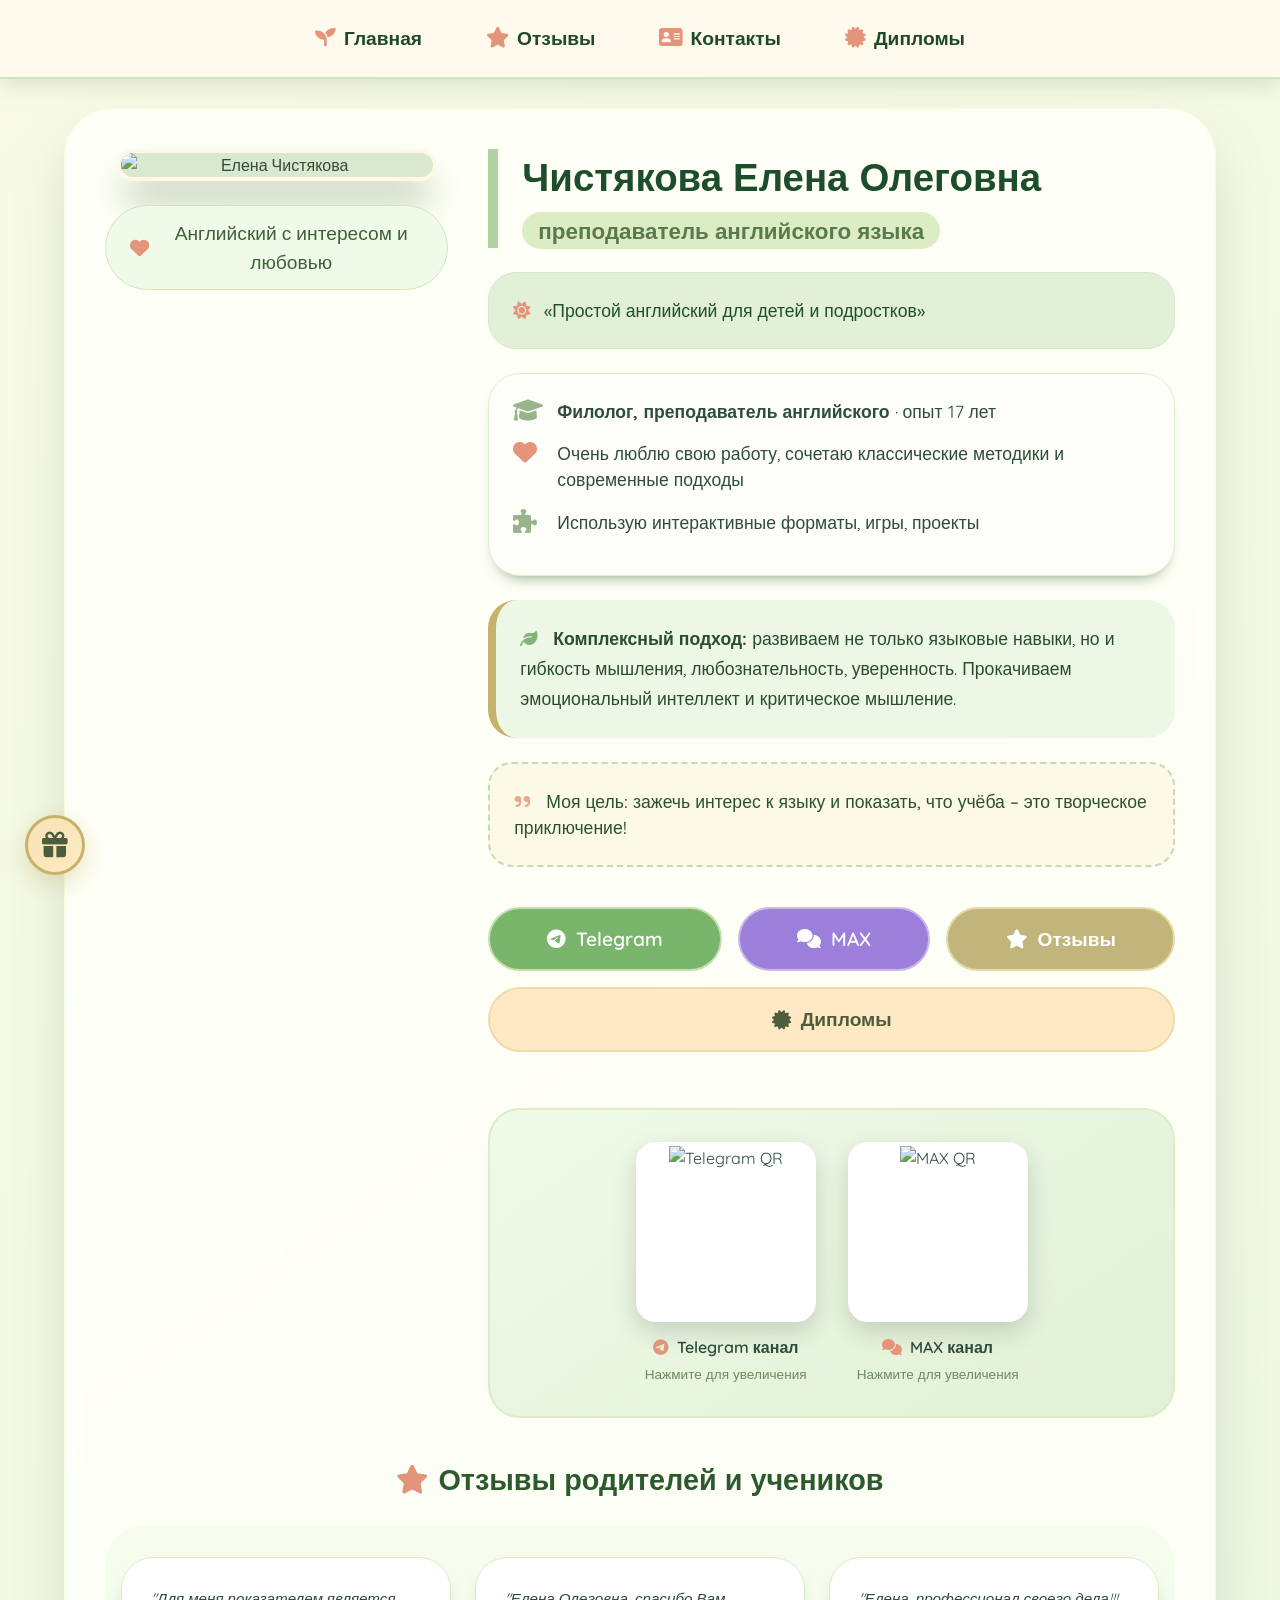
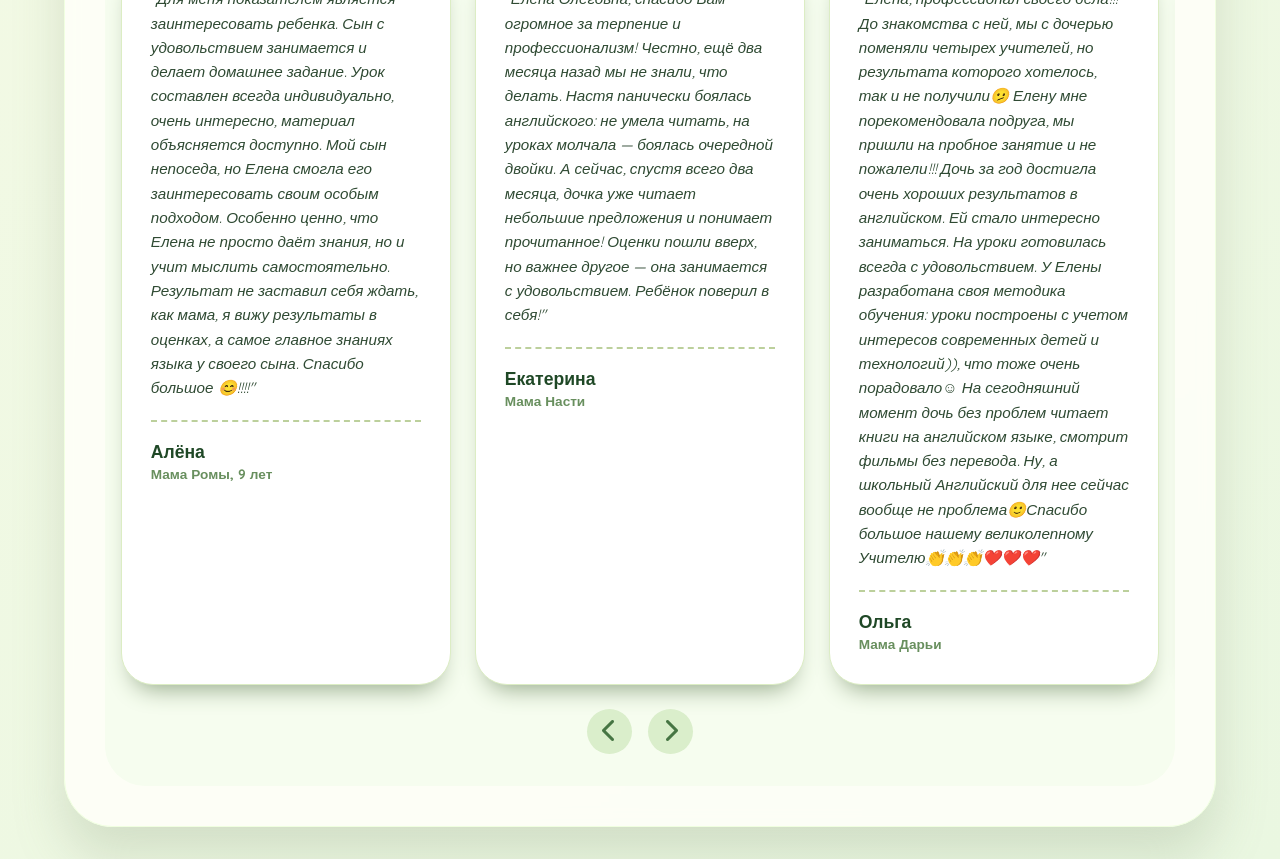
==== index.html @ fbddda28 "Update index.html" ====
<!DOCTYPE html>
<html lang="ru">
<head>
    <meta charset="UTF-8">
    <meta name="viewport" content="width=device-width, initial-scale=1.0">
    <title>Елена Чистякова · английский с заботой</title>
    <link rel="preconnect" href="https://fonts.googleapis.com">
    <link rel="preconnect" href="https://fonts.gstatic.com" crossorigin>
    <link href="https://fonts.googleapis.com/css2?family=Quicksand:wght@400;500;600;700&display=swap" rel="stylesheet">
    <link rel="stylesheet" href="https://cdnjs.cloudflare.com/ajax/libs/font-awesome/6.0.0-beta3/css/all.min.css">
    <style>
        * { margin: 0; padding: 0; box-sizing: border-box; }
        html, body {
            overflow-x: hidden;
            width: 100%;
            max-width: 100vw;
        }
        body {
            font-family: 'Quicksand', sans-serif;
            background: linear-gradient(145deg, #f9fbe7 0%, #eaf7e1 100%);
            min-height: 100vh;
            color: #2f4d3c;
            line-height: 1.5;
        }
        .fixed-nav {
            position: fixed; top: 0; left: 0; width: 100%;
            background: rgba(255, 250, 235, 0.95);
            backdrop-filter: blur(12px);
            box-shadow: 0 6px 20px rgba(100, 130, 80, 0.2);
            z-index: 1000; padding: 1rem 2rem;
            border-bottom: 2px solid #d0e4bf;
            display: flex; flex-wrap: wrap; align-items: center;
            justify-content: center; gap: 2rem;
        }
        .nav-link {
            font-family: 'Quicksand', sans-serif; font-weight: 600;
            font-size: 1.2rem; color: #1e4a2a; text-decoration: none;
            padding: 0.5rem 1rem; border-radius: 40px; transition: 0.2s;
            display: inline-flex; align-items: center; gap: 8px;
        }
        .nav-link i { color: #e3957c; font-size: 1.3rem; }
        .nav-link:hover { background: #dcedc4; transform: translateY(-2px); }
        .page-wrapper { padding-top: 100px; }
        .main-card {
            max-width: 1200px; width: 90%; margin: 0.5rem auto 2rem auto;
            background-color: rgba(255, 255, 250, 0.85);
            backdrop-filter: blur(8px);
            border-radius: 48px;
            box-shadow: 0 30px 50px rgba(130, 150, 120, 0.25);
            padding: 2.5rem; border: 1px solid #f0ffe0;
        }
        .grid-container {
            display: grid; grid-template-columns: 1fr 2fr;
            gap: 2.5rem; align-items: start;
        }
        .photo-section {
            display: flex; flex-direction: column;
            align-items: center; text-align: center;
        }
        .photo-frame {
            width: 100%; max-width: 320px; border-radius: 40px;
            background: #d9e8cf; box-shadow: 0 25px 35px -8px #96b28b;
            margin-bottom: 1.5rem; border: 4px solid #fcf9e6;
            overflow: hidden;
        }
        .photo-frame img { width: 100%; height: auto; display: block; }
        .photo-caption {
            font-size: 1.2rem; font-weight: 500; color: #3f6038;
            background: #f0fae8; padding: 0.8rem 1.5rem;
            border-radius: 50px; border: 1px solid #d2e5c0;
            display: inline-flex; align-items: center; gap: 10px;
        }
        .photo-caption i { color: #e3957c; }
        .info-section { display: flex; flex-direction: column; gap: 1.5rem; }
        .name-title {
            border-left: 10px solid #b0d2a2; padding-left: 1.5rem;
        }
        .name-title h1 {
            font-size: 2.4rem; font-weight: 700; color: #1d4d2b;
            margin-bottom: 0.5rem;
        }
        .name-title h2 {
            font-size: 1.4rem; font-weight: 500; color: #5a7a4e;
        }
        .name-title h2 span {
            background: #dcedc4; padding: 0.3rem 1rem;
            border-radius: 40px; font-weight: 600;
        }
        .spring-quote {
            background: #e1f0d6; border-radius: 28px;
            padding: 1.5rem; color: #1f4f2b;
            font-size: 1.1rem; font-weight: 500;
            border: 1px solid #d2ebc2;
        }
        .details {
            background: #fefef8; border-radius: 32px;
            padding: 1.5rem;
            box-shadow: 0 10px 15px -10px #7f9a75;
            border: 1px solid #dfedcf;
        }
        .details p {
            margin-bottom: 1rem; font-size: 1.1rem;
            display: flex; align-items: flex-start; gap: 12px;
        }
        .details i { font-size: 1.5rem; min-width: 2rem; color: #98b48b; }
        .approach-block {
            background: #ecf7e5; border-radius: 28px;
            padding: 1.5rem; border-left: 8px solid #c7b26b;
        }
        .approach-text {
            font-size: 1.1rem; color: #2b4d2b;
            line-height: 1.7;
        }
        .goal-quote {
            background: #fcf9e7; border-radius: 24px;
            padding: 1.5rem; font-size: 1.1rem;
            font-weight: 500; color: #28532d;
            border: 2px dashed #c7dbb2;
        }
        .button-group {
            display: flex; flex-wrap: wrap; gap: 1rem;
            margin-top: 1rem;
        }
        .btn {
            border: none;
            font-family: 'Quicksand', sans-serif; font-weight: 600;
            font-size: 1.2rem; padding: 1rem 2rem;
            border-radius: 50px; cursor: pointer; transition: 0.2s;
            display: inline-flex; align-items: center;
            justify-content: center; gap: 10px;
            text-decoration: none; border: 2px solid transparent;
            flex: 1 1 auto;
        }
        .btn-telegram {
            background: #79b56b; color: white;
            border-color: #c5e0b0;
        }
        .btn-telegram:hover {
            background: #8fcd7d; transform: translateY(-3px);
        }
        .btn-diploma {
            background: #fee9c4; color: #4e5d3e;
            border-color: #f0dbaa;
        }
        .btn-diploma:hover {
            background: #ffe5b4; transform: translateY(-3px);
        }
        .btn-reviews {
            background: #c1b57b; color: white;
            border-color: #e6dba8;
        }
        .btn-reviews:hover {
            background: #d4c78b; transform: translateY(-3px);
        }
        .btn-max {
            background: #9b7fdb; color: white;
            border-color: #c9b8e8;
        }
        .btn-max:hover {
            background: #b199e8; transform: translateY(-3px);
        }

        /* QR CODES SECTION */
        .qr-section {
            margin-top: 2rem; padding: 2rem;
            background: linear-gradient(145deg, #f0fae8 0%, #e1f0d6 100%);
            border-radius: 32px; border: 2px solid #dcedc4;
        }
        .qr-codes-container {
            display: flex; justify-content: center; gap: 2rem;
            flex-wrap: wrap;
        }
        .qr-wrapper {
            text-align: center; cursor: pointer;
            transition: transform 0.3s;
        }
        .qr-wrapper:hover { transform: translateY(-5px); }
        .qr-preview {
            width: 180px; height: 180px; border-radius: 20px;
            overflow: hidden; box-shadow: 0 10px 25px rgba(0,0,0,0.15);
            border: 4px solid white; background: white;
        }
        .qr-preview img {
            width: 100%; height: 100%; object-fit: contain;
        }
        .qr-label {
            margin-top: 0.8rem; font-weight: 600; color: #2f4d3c;
            font-size: 1rem; display: flex; align-items: center;
            justify-content: center; gap: 8px;
        }
        .qr-label i { color: #e3957c; }
        .qr-hint {
            font-size: 0.85rem; color: #6b8b5e; margin-top: 0.3rem;
        }

        /* QR MODAL */
        .qr-modal {
            display: none; position: fixed; top: 0; left: 0;
            width: 100%; height: 100%;
            background: rgba(45, 70, 45, 0.9);
            backdrop-filter: blur(10px); z-index: 3000;
            align-items: center; justify-content: center;
            padding: 20px;
        }
        .qr-modal.active { display: flex; }
        .qr-modal-content {
            position: relative; background: white;
            border-radius: 32px; padding: 2rem;
            max-width: 450px; width: 90%;
            box-shadow: 0 30px 60px rgba(0,0,0,0.4);
            text-align: center;
        }
        .qr-modal-close {
            position: absolute; top: 15px; right: 20px;
            background: #e3957c; border: none; width: 40px;
            height: 40px; border-radius: 50%; font-size: 1.5rem;
            color: white; cursor: pointer;
            transition: 0.2s;
        }
        .qr-modal-close:hover {
            background: #d7815a; transform: rotate(90deg);
        }
        .qr-modal-img {
            width: 100%; max-width: 350px; border-radius: 20px;
            margin: 1rem 0;
        }
        .qr-modal-title {
            font-size: 1.4rem; color: #2d5a2d; margin-bottom: 0.5rem;
            font-weight: 600;
        }

        /* REVIEWS SECTION */
        .reviews-section {
            margin-top: 2.5rem; width: 100%;
        }
        .reviews-title {
            font-size: 1.8rem; font-weight: 600; color: #2d5a2d;
            margin-bottom: 1.5rem; text-align: center;
        }
        .carousel-container {
            position: relative; width: 100%; overflow: hidden;
            border-radius: 40px; background: #f6fdef;
            padding: 2rem 1rem;
        }
        .carousel-track {
            display: flex; transition: transform 0.5s ease;
            gap: 1.5rem;
        }
        .review-card {
            flex: 0 0 calc(33.333% - 1rem); min-width: 280px;
            background: white;
            border-radius: 32px; padding: 1.8rem;
            box-shadow: 0 15px 25px -12px #90a585;
            border: 1px solid #dcedc4;
        }
        .review-text {
            font-size: 0.95rem; line-height: 1.6; color: #2f4a33;
            margin-bottom: 1.2rem; font-style: italic;
        }
        .review-author {
            font-weight: 700; color: #1f4826;
            border-top: 2px dashed #bcd09c; padding-top: 1rem;
        }
        .author-name { font-size: 1.1rem; }
        .author-desc { font-size: 0.85rem; color: #688f5e; }
        .carousel-nav {
            display: flex; justify-content: center;
            gap: 1rem; margin-top: 1.5rem;
        }
        .nav-btn {
            background: #daeecb; border: none; width: 45px;
            height: 45px; border-radius: 50%; font-size: 1.5rem;
            cursor: pointer; color: #467543;
            transition: 0.2s;
        }
        .nav-btn:hover { background: #c1e2ad; }

        /* SLOT MACHINE */
        .floating-slot-btn {
            position: fixed; bottom: 25px; left: 25px;
            width: 60px; height: 60px; border-radius: 50%;
            background: linear-gradient(135deg, #f7e3b4, #ffeac2);
            border: 3px solid #c7b26b;
            box-shadow: 0 8px 25px rgba(199, 178, 107, 0.4);
            cursor: pointer; font-size: 1.6rem;
            color: #4e5d3e; z-index: 999;
            animation: floatBtn 3s ease-in-out infinite;
        }
        @keyframes floatBtn {
            0%, 100% { transform: translateY(0); }
            50% { transform: translateY(-10px); }
        }
        .slot-modal {
            display: none; position: fixed; top: 0; left: 0;
            width: 100%; height: 100%;
            background: rgba(45, 70, 45, 0.85);
            z-index: 2000; align-items: center;
            justify-content: center;
        }
        .slot-modal.active { display: flex; }
        .slot-modal-content {
            background: white; border-radius: 40px;
            padding: 2rem; max-width: 500px; width: 90%;
            position: relative;
        }
        .slot-close {
            position: absolute; top: 15px; right: 20px;
            background: #e3957c; border: none; width: 36px;
            height: 36px; border-radius: 50%;
            color: white; cursor: pointer; font-size: 1.5rem;
        }

        /* ========== MOBILE RESPONSIVE ========== */
        @media (max-width: 768px) {
            /* Prevent horizontal overflow */
            html, body {
                overflow-x: hidden;
                width: 100%;
            }
            
            /* Compact navigation */
            .fixed-nav {
                padding: 0.5rem 0.8rem;
                gap: 0.5rem;
                flex-wrap: nowrap;
                overflow-x: auto;
                -webkit-overflow-scrolling: touch;
                scrollbar-width: none;
            }
            .fixed-nav::-webkit-scrollbar { display: none; }
            .nav-link {
                font-size: 0.85rem;
                padding: 0.4rem 0.6rem;
                white-space: nowrap;
                flex-shrink: 0;
            }
            .nav-link i { font-size: 1rem; }
            
            .page-wrapper { padding-top: 65px; }
            
            /* Main card */
            .main-card {
                padding: 1.2rem 0.8rem;
                width: 96%;
                max-width: 100%;
                margin: 0.5rem auto 2rem;
                border-radius: 24px;
            }
            
            /* Single column layout */
            .grid-container {
                grid-template-columns: 1fr;
                gap: 1.2rem;
            }
            
            /* Photo */
            .photo-frame {
                max-width: 100%;
                border-radius: 24px;
            }
            .photo-caption {
                font-size: 0.95rem;
                padding: 0.6rem 1rem;
            }
            
            /* Text content */
            .name-title {
                border-left: 4px solid #b0d2a2;
                padding-left: 0.8rem;
            }
            .name-title h1 { font-size: 1.5rem; margin-bottom: 0.3rem; }
            .name-title h2 { font-size: 1rem; }
            .name-title h2 span { font-size: 0.85rem; padding: 0.2rem 0.6rem; }
            
            .spring-quote, .details, .approach-block, .goal-quote {
                padding: 1rem 0.8rem;
                font-size: 0.9rem;
                border-radius: 20px;
            }
            .spring-quote { font-size: 0.95rem; }
            .details p { font-size: 0.9rem; margin-bottom: 0.6rem; }
            .details i { font-size: 1.2rem; }
            .approach-text { font-size: 0.9rem; line-height: 1.5; }
            .goal-quote { font-size: 0.95rem; }
            
            /* Buttons */
            .button-group { gap: 0.6rem; }
            .btn {
                font-size: 0.9rem;
                padding: 0.8rem 1rem;
                width: 100%;
                flex: 1 1 100%;
            }
            
            /* QR codes */
            .qr-section { padding: 1.2rem 0.8rem; margin-top: 1.2rem; }
            .qr-codes-container { gap: 1rem; }
            .qr-wrapper { flex: 1 1 calc(50% - 0.5rem); }
            .qr-preview {
                width: 100%;
                max-width: 130px;
                height: 130px;
                margin: 0 auto;
            }
            .qr-label { font-size: 0.85rem; }
            .qr-hint { font-size: 0.75rem; }
            
            /* Reviews */
            .reviews-section { margin-top: 1.5rem; }
            .reviews-title { font-size: 1.3rem; margin-bottom: 1rem; }
            .carousel-container { padding: 1.2rem 0.6rem; }
            .review-card {
                flex: 0 0 100%;
                padding: 1.2rem;
            }
            .review-text { font-size: 0.85rem; margin-bottom: 0.8rem; }
            .author-name { font-size: 0.95rem; }
            .author-desc { font-size: 0.75rem; }
            
            /* Slot button */
            .floating-slot-btn {
                width: 45px;
                height: 45px;
                font-size: 1.2rem;
                bottom: 12px;
                left: 12px;
            }
        }
        
        @media (max-width: 480px) {
            .main-card { padding: 1rem 0.6rem; border-radius: 20px; width: 98%; }
            .photo-frame { border-radius: 20px; }
            .name-title h1 { font-size: 1.4rem; }
            .spring-quote, .details, .approach-block, .goal-quote {
                padding: 0.9rem 0.6rem;
                font-size: 0.85rem;
            }
            .btn { font-size: 0.85rem; padding: 0.75rem 0.9rem; }
            .qr-wrapper { flex: 1 1 100%; }
            .qr-preview { max-width: 150px; height: 150px; }
        }
    </style>
</head>
<body>
    <!-- NAVIGATION -->
    <nav class="fixed-nav">
        <a href="#" class="nav-link"><i class="fas fa-seedling"></i> Главная</a>
        <a href="#reviews" class="nav-link"><i class="fas fa-star"></i> Отзывы</a>
        <a href="#contacts" class="nav-link"><i class="fas fa-address-card"></i> Контакты</a>
        <a href="https://disk.yandex.ru/d/MgsSIfqEuFZ8Dw" target="_blank" class="nav-link"><i class="fas fa-certificate"></i> Дипломы</a>
    </nav>

    <div class="page-wrapper">
        <div class="main-card">
            <div class="grid-container">
                <!-- LEFT COLUMN -->
                <div class="photo-section">
                    <div class="photo-frame">
                        <img src="https://i.postimg.cc/hv57PBYt/IMG-20260321-232143-114.jpg" alt="Елена Чистякова">
                    </div>
                    <div class="photo-caption">
                        <i class="fas fa-heart"></i> Английский с интересом и любовью
                    </div>
                </div>

                <!-- RIGHT COLUMN -->
                <div class="info-section">
                    <div class="name-title">
                        <h1>Чистякова Елена Олеговна</h1>
                        <h2><span>преподаватель английского языка</span></h2>
                    </div>
                    
                    <div class="spring-quote">
                        <i class="fas fa-sun" style="color:#e3957c; margin-right: 8px;"></i>
                        «Простой английский для детей и подростков»
                    </div>

                    <div class="details">
                        <p><i class="fas fa-graduation-cap"></i><span><strong>Филолог, преподаватель английского</strong> · опыт 17 лет</span></p>
                        <p><i class="fas fa-heart" style="color:#e3957c;"></i><span>Очень люблю свою работу, сочетаю классические методики и современные подходы</span></p>
                        <p><i class="fas fa-puzzle-piece"></i><span>Использую интерактивные форматы, игры, проекты</span></p>
                    </div>

                    <div class="approach-block">
                        <div class="approach-text">
                            <i class="fas fa-leaf" style="color:#87b17a; margin-right: 10px;"></i>
                            <strong>Комплексный подход:</strong> развиваем не только языковые навыки, но и гибкость мышления, любознательность, уверенность. Прокачиваем эмоциональный интеллект и критическое мышление.
                        </div>
                    </div>

                    <div class="goal-quote">
                        <i class="fas fa-quote-right" style="color:#eaa78c; margin-right: 10px;"></i>
                        Моя цель: зажечь интерес к языку и показать, что учёба – это творческое приключение!
                    </div>

                    <div class="button-group">
                        <a href="https://t.me/Elena_Simple_english" target="_blank" class="btn btn-telegram">
                            <i class="fab fa-telegram-plane"></i> Telegram
                        </a>
                        <a href="https://max.ru/u/f9LHodD0cOKUETJ3zslv_2gsee7gSmmA3b-eqXK77FQz8dY4U97Ny3anqdg" target="_blank" class="btn btn-max">
                            <i class="fas fa-comments"></i> MAX
                        </a>
                        <a href="#reviews" class="btn btn-reviews">
                            <i class="fas fa-star"></i> Отзывы
                        </a>
                        <a href="https://disk.yandex.ru/d/MgsSIfqEuFZ8Dw" target="_blank" class="btn btn-diploma">
                            <i class="fas fa-certificate"></i> Дипломы
                        </a>
                    </div>

                    <!-- QR CODES -->
                    <div class="qr-section" id="contacts">
                        <div class="qr-codes-container">
                            <div class="qr-wrapper" onclick="openQRModal('telegram')">
                                <div class="qr-preview">
                                    <img src="https://i.postimg.cc/SJR7Wtmx/EFE48B31_C3A2_4041_A61D_D57A6C7B8A5F.png" alt="Telegram QR">
                                </div>
                                <div class="qr-label">
                                    <i class="fab fa-telegram"></i> Telegram канал
                                </div>
                                <div class="qr-hint">Нажмите для увеличения</div>
                            </div>
                            
                            <div class="qr-wrapper" onclick="openQRModal('max')">
                                <div class="qr-preview">
                                    <img src="https://i.postimg.cc/PLYMCpT8/73482AAD_8ACE_4F44_9D5E_88E1DC7F6628.png" alt="MAX QR">
                                </div>
                                <div class="qr-label">
                                    <i class="fas fa-comments"></i> MAX канал
                                </div>
                                <div class="qr-hint">Нажмите для увеличения</div>
                            </div>
                        </div>
                    </div>
                </div>
            </div>

            <!-- REVIEWS SECTION -->
            <div class="reviews-section" id="reviews">
                <h3 class="reviews-title"><i class="fas fa-star" style="color:#e3957c; margin-right: 10px;"></i>Отзывы родителей и учеников</h3>
                
                <div class="carousel-container">
                    <div class="carousel-track" id="reviewTrack">
                        <!-- Review 1 -->
                        <div class="review-card">
                            <div class="review-text">
                                "Для меня показателем является заинтересовать ребенка. Сын с удовольствием занимается и делает домашнее задание. Урок составлен всегда индивидуально, очень интересно, материал объясняется доступно. Мой сын непоседа, но Елена смогла его заинтересовать своим особым подходом. Особенно ценно, что Елена не просто даёт знания, но и учит мыслить самостоятельно. Результат не заставил себя ждать, как мама, я вижу результаты в оценках, а самое главное знаниях языка у своего сына. Спасибо большое 😊!!!!"
                            </div>
                            <div class="review-author">
                                <div class="author-name">Алёна</div>
                                <div class="author-desc">Мама Ромы, 9 лет</div>
                            </div>
                        </div>

                        <!-- Review 2 - Ekaterina (NEW) -->
                        <div class="review-card">
                            <div class="review-text">
                                "Елена Олеговна, спасибо Вам огромное за терпение и профессионализм! Честно, ещё два месяца назад мы не знали, что делать. Настя панически боялась английского: не умела читать, на уроках молчала — боялась очередной двойки. А сейчас, спустя всего два месяца, дочка уже читает небольшие предложения и понимает прочитанное! Оценки пошли вверх, но важнее другое — она занимается с удовольствием. Ребёнок поверил в себя!"
                            </div>
                            <div class="review-author">
                                <div class="author-name">Екатерина</div>
                                <div class="author-desc">Мама Насти</div>
                            </div>
                        </div>

                        <!-- Review 3 -->
                        <div class="review-card">
                            <div class="review-text">
                                "Елена, профессионал своего дела!!!
До знакомства с ней, мы с дочерью поменяли четырех учителей, но результата которого хотелось, так и не получили🫤
Елену мне порекомендовала подруга, мы пришли на пробное занятие и не пожалели!!!
Дочь за год достигла очень хороших результатов в английском. Ей стало интересно заниматься. На уроки готовилась всегда с удовольствием. У Елены разработана своя методика обучения: уроки построены с учетом интересов современных детей и технологий)), что тоже очень порадовало☺️
На сегодняшний момент дочь без проблем читает книги на английском языке, смотрит фильмы без перевода. Ну, а школьный Английский для нее сейчас вообще не проблема🙂Спасибо большое нашему великолепному Учителю👏👏👏❤️❤️❤️"
                            </div>
                            <div class="review-author">
                                <div class="author-name">Ольга</div>
                                <div class="author-desc">Мама Дарьи</div>
                            </div>
                        </div>
                        
                        <!-- Review 4 -->
                        <div class="review-card">
                            <div class="review-text">
                                "Занималась с Еленой и осталась очень довольна 😊 
Уроки были интересными и насыщенными, благодаря чему я значительно улучшила свои знания языка 👆🏻
Лена всегда поддерживет атмосферу доверия и понимания, что делает обучение очень  комфортным 🫂
Рекомендую тем, кто хочет повысить уровень английского!"
                            </div>
                            <div class="review-author">
                                <div class="author-name">Даша</div>
                                <div class="author-desc">15 лет</div>
                            </div>
                        </div>
                        
                        <!-- Review 5 -->
                        <div class="review-card">
                            <div class="review-text">
                                "Елена, хочу поблагодарить Вас за терпение и старания обучать моего трудного ребенка! Несмотря на его лень и нежелание, Вам удалось организовать грамотный подход и донести знания! Рекомендую Вас всем знакомым, Вы настоящий учитель-профессионал!"
                            </div>
                            <div class="review-author">
                                <div class="author-name">Александра</div>
                                <div class="author-desc">Довольный родитель</div>
                            </div>
                        </div>
                        
                        <!-- Review 6 -->
                        <div class="review-card">
                            <div class="review-text">
                                "Оба моих ребёнка занимаются английским у Елены. Уроки очень интересные, с разнообразной подачей материала. Все задания выполняют сами. Благодаря занятиям они лучшие в классе! Сын написал ВПР на отлично! У обоих твёрдая пятёрка. Спасибо за профессионализм и умение найти подход к каждому!"
                            </div>
                            <div class="review-author">
                                <div class="author-name">Оксана</div>
                                <div class="author-desc">Мама Максима и Лизы</div>
                            </div>
                        </div>
                    </div>
                    
                    <div class="carousel-nav">
                        <button class="nav-btn" id="prevBtn"><i class="fas fa-chevron-left"></i></button>
                        <button class="nav-btn" id="nextBtn"><i class="fas fa-chevron-right"></i></button>
                    </div>
                </div>
            </div>
        </div>
    </div>

    <!-- QR MODAL -->
    <div id="qrModal" class="qr-modal" onclick="closeQRModal(event)">
        <div class="qr-modal-content" onclick="event.stopPropagation()">
            <button class="qr-modal-close" onclick="closeQRModal()">&times;</button>
            <div class="qr-modal-title" id="qrModalTitle">QR код</div>
            <img id="qrModalImg" class="qr-modal-img" src="" alt="QR Code">
            <p style="color: #5a7a4e; margin-top: 1rem;">Отсканируйте камерой телефона</p>
        </div>
    </div>

    <!-- SLOT MACHINE BUTTON -->
    <button class="floating-slot-btn" onclick="openSlotModal()" title="Испытай удачу!">
        <i class="fas fa-gift"></i>
    </button>

    <!-- SLOT MODAL -->
    <div id="slotModal" class="slot-modal">
        <div class="slot-modal-content">
            <button class="slot-close" onclick="closeSlotModal()">&times;</button>
            <h3 style="text-align: center; color: #2d5a2d; margin-bottom: 1rem;">
                <i class="fas fa-gift" style="color: #e3957c;"></i> Испытай удачу!
            </h3>
            <div style="text-align: center; padding: 2rem; background: #f0fae8; border-radius: 20px;">
                <div style="font-size: 4rem; margin-bottom: 1rem;">🎰</div>
                <p style="color: #5a7a4e; margin-bottom: 1rem;">Крути барабан и получи скидку!</p>
                <button onclick="spinSlot()" style="background: #79b56b; color: white; border: none; padding: 1rem 2rem; border-radius: 40px; font-size: 1.2rem; cursor: pointer; font-weight: 600;">
                    <i class="fas fa-play"></i> КРУТИТЬ!
                </button>
                <div id="slotResult" style="margin-top: 1.5rem; display: none;">
                    <div style="font-size: 3rem; margin-bottom: 0.5rem;">🎉</div>
                    <p style="font-size: 1.2rem; color: #2d5a2d; font-weight: 600;" id="slotWinText"></p>
                    <a href="https://t.me/Elena_Simple_english" target="_blank" style="display: inline-block; margin-top: 1rem; background: #0088cc; color: white; padding: 0.8rem 1.5rem; border-radius: 30px; text-decoration: none; font-weight: 600;">
                        <i class="fab fa-telegram"></i> Получить в Telegram
                    </a>
                </div>
            </div>
        </div>
    </div>

    <script>
        // QR Modal Functions
        const qrData = {
            telegram: {
                title: 'Telegram канал',
                qr: 'https://i.postimg.cc/SJR7Wtmx/EFE48B31_C3A2_4041_A61D_D57A6C7B8A5F.png'
            },
            max: {
                title: 'MAX канал',
                qr: 'https://i.postimg.cc/PLYMCpT8/73482AAD_8ACE_4F44_9D5E_88E1DC7F6628.png'
            }
        };

        function openQRModal(type) {
            document.getElementById('qrModalTitle').textContent = qrData[type].title;
            document.getElementById('qrModalImg').src = qrData[type].qr;
            document.getElementById('qrModal').classList.add('active');
        }

        function closeQRModal(event) {
            if (!event || event.target.id === 'qrModal' || event.target.className === 'qr-modal-close') {
                document.getElementById('qrModal').classList.remove('active');
            }
        }

        // Reviews Carousel
        const track = document.getElementById('reviewTrack');
        const prevBtn = document.getElementById('prevBtn');
        const nextBtn = document.getElementById('nextBtn');
        let currentPosition = 0;

        function getCardWidth() {
            const card = track.querySelector('.review-card');
            return card ? card.offsetWidth + 24 : 320;
        }

        nextBtn.addEventListener('click', () => {
            const cardWidth = getCardWidth();
            const maxScroll = -(track.scrollWidth - track.parentElement.offsetWidth);
            currentPosition = Math.max(currentPosition - cardWidth, maxScroll);
            track.style.transform = `translateX(${currentPosition}px)`;
        });

        prevBtn.addEventListener('click', () => {
            const cardWidth = getCardWidth();
            currentPosition = Math.min(currentPosition + cardWidth, 0);
            track.style.transform = `translateX(${currentPosition}px)`;
        });

        // Slot Machine
        const prizes = [
            'Скидка 10% на первый месяц',
            'Бесплатный пробный урок',
            'Полезный PDF-материал',
            'Скидка 15% на летний курс',
            'Скидка 50% на одно занятие'
        ];

        function openSlotModal() {
            document.getElementById('slotModal').classList.add('active');
        }

        function closeSlotModal() {
            document.getElementById('slotModal').classList.remove('active');
            document.getElementById('slotResult').style.display = 'none';
        }

        function spinSlot() {
            const winPrize = prizes[Math.floor(Math.random() * prizes.length)];
            document.getElementById('slotWinText').textContent = winPrize;
            document.getElementById('slotResult').style.display = 'block';
        }

        // Smooth scroll for navigation
        document.querySelectorAll('a[href^="#"]').forEach(anchor => {
            anchor.addEventListener('click', function (e) {
                e.preventDefault();
                const target = document.querySelector(this.getAttribute('href'));
                if (target) {
                    target.scrollIntoView({ behavior: 'smooth', block: 'start' });
                }
            });
        });
    </script>
</body>
</html>
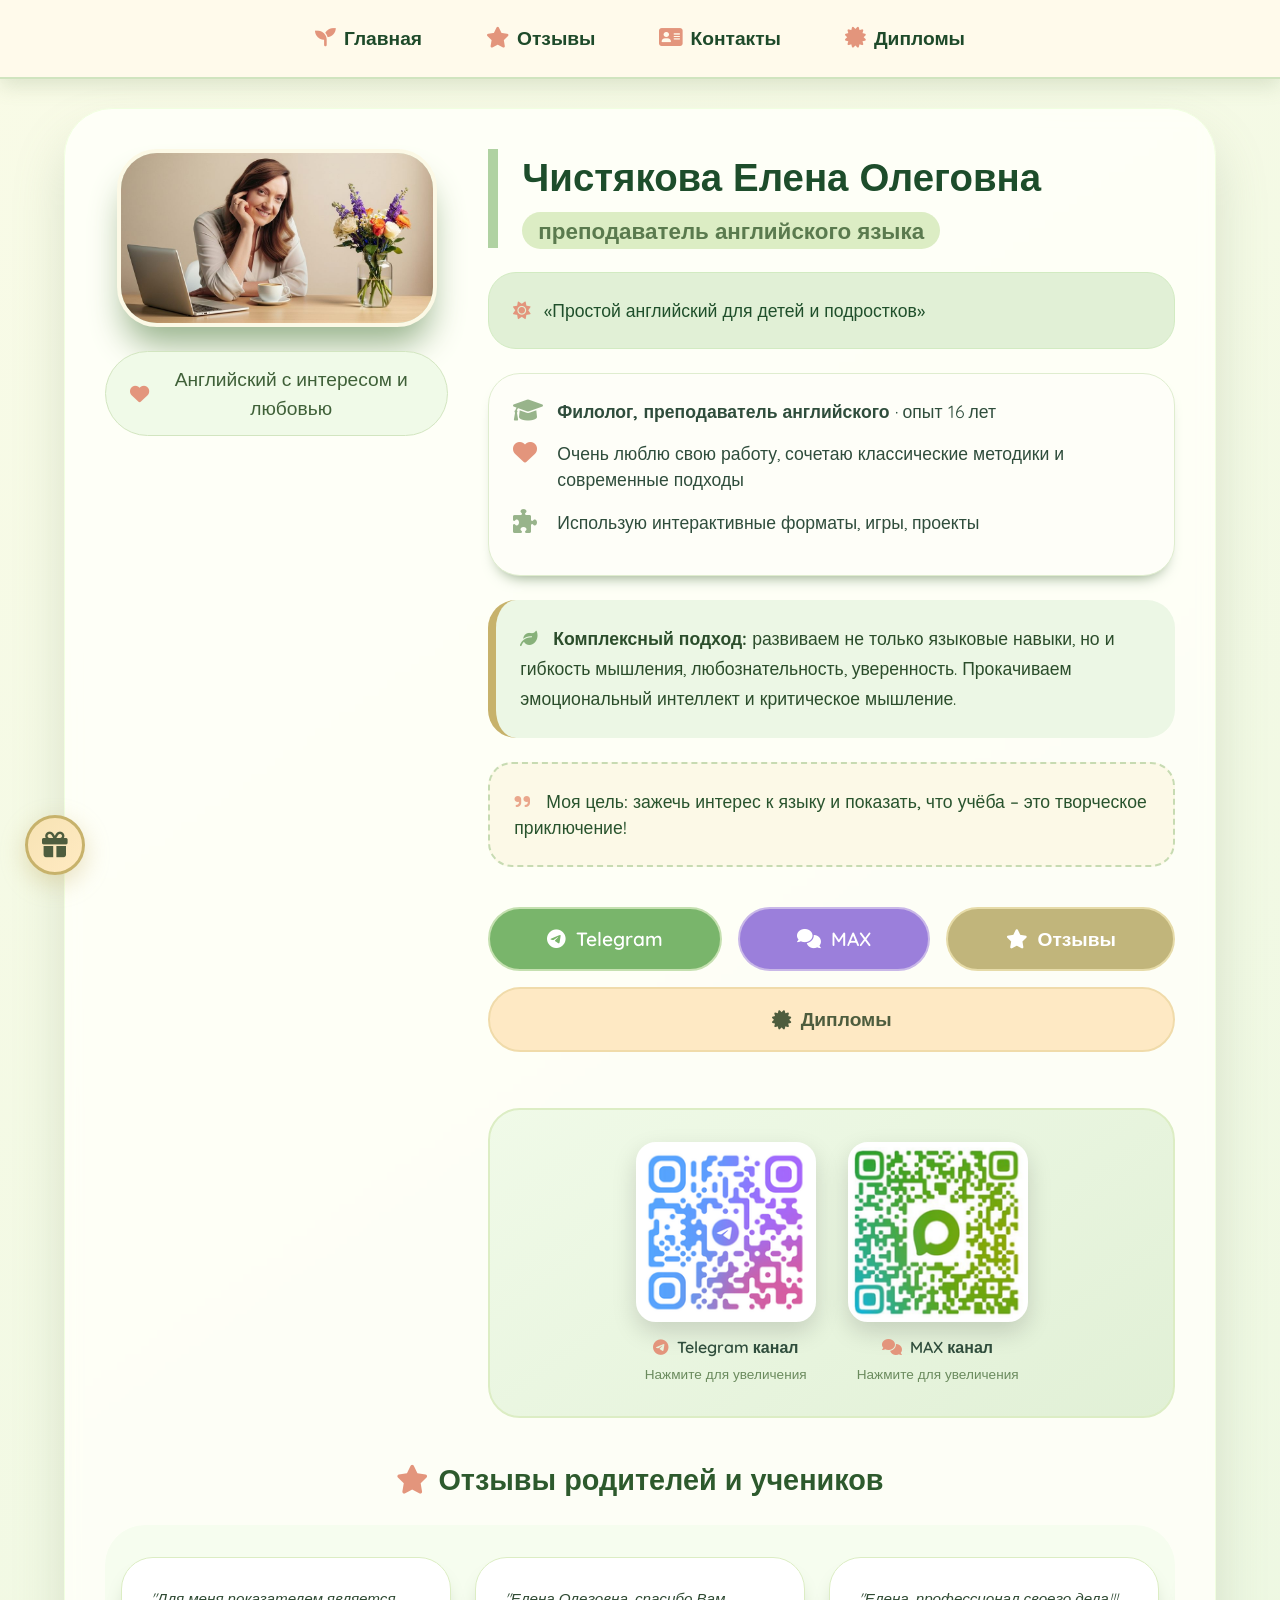
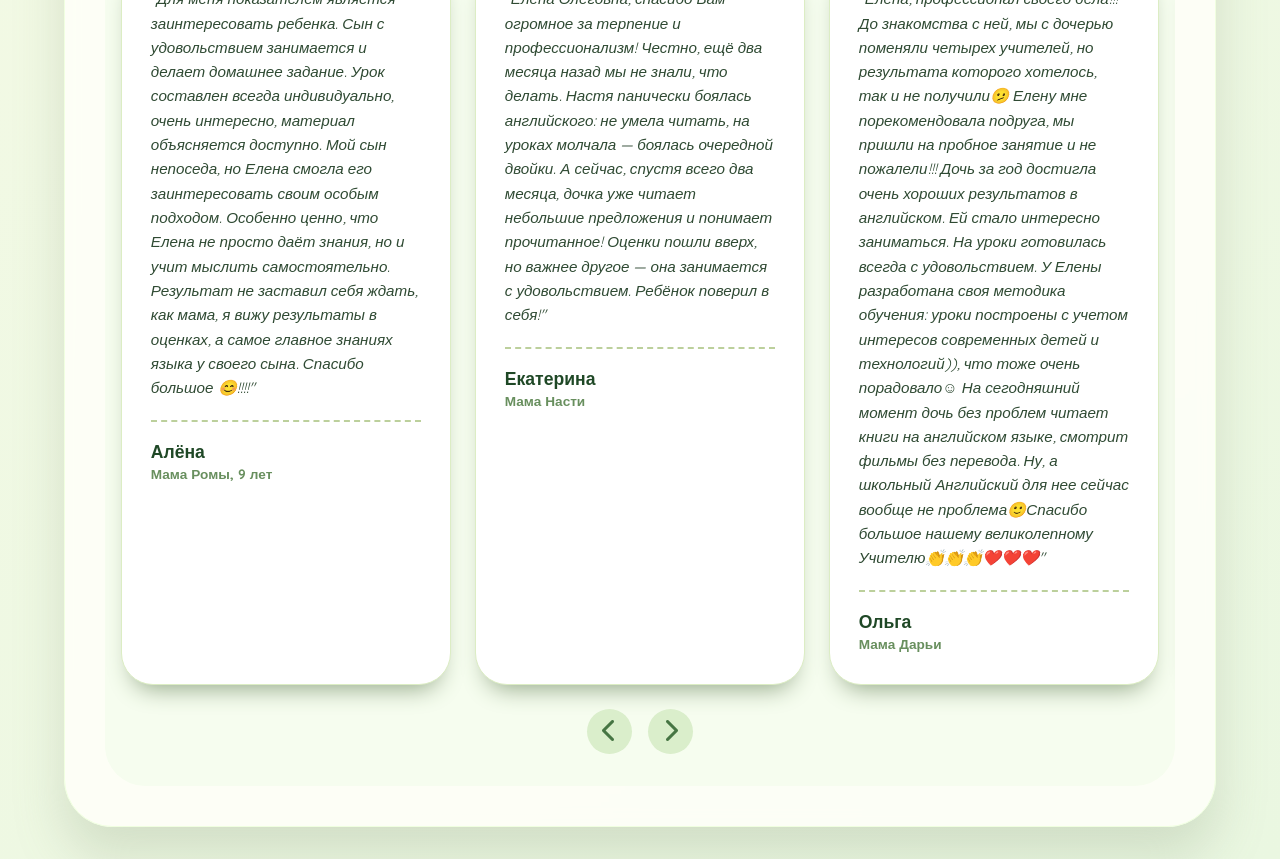
==== commit 6be57c20: "Optimize local images and add Vercel deployment" ====
--- a/index.html
+++ b/index.html
@@ -4,6 +4,7 @@
     <meta charset="UTF-8">
     <meta name="viewport" content="width=device-width, initial-scale=1.0">
     <title>Елена Чистякова · английский с заботой</title>
+    <link rel="preload" href="./assets/elena-optimized.jpg" as="image" type="image/jpeg" fetchpriority="high">
     <link rel="preconnect" href="https://fonts.googleapis.com">
     <link rel="preconnect" href="https://fonts.gstatic.com" crossorigin>
     <link href="https://fonts.googleapis.com/css2?family=Quicksand:wght@400;500;600;700&display=swap" rel="stylesheet">
@@ -456,7 +457,7 @@
                 <!-- LEFT COLUMN -->
                 <div class="photo-section">
                     <div class="photo-frame">
-                        <img src="https://i.postimg.cc/hv57PBYt/IMG-20260321-232143-114.jpg" alt="Елена Чистякова">
+                        <img src="./assets/elena-optimized.jpg" alt="Елена Чистякова" width="960" height="524" fetchpriority="high" decoding="async">
                     </div>
                     <div class="photo-caption">
                         <i class="fas fa-heart"></i> Английский с интересом и любовью
@@ -476,7 +477,7 @@
                     </div>
 
                     <div class="details">
-                        <p><i class="fas fa-graduation-cap"></i><span><strong>Филолог, преподаватель английского</strong> · опыт 17 лет</span></p>
+                        <p><i class="fas fa-graduation-cap"></i><span><strong>Филолог, преподаватель английского</strong> · опыт 16 лет</span></p>
                         <p><i class="fas fa-heart" style="color:#e3957c;"></i><span>Очень люблю свою работу, сочетаю классические методики и современные подходы</span></p>
                         <p><i class="fas fa-puzzle-piece"></i><span>Использую интерактивные форматы, игры, проекты</span></p>
                     </div>
@@ -513,7 +514,7 @@
                         <div class="qr-codes-container">
                             <div class="qr-wrapper" onclick="openQRModal('telegram')">
                                 <div class="qr-preview">
-                                    <img src="https://i.postimg.cc/SJR7Wtmx/EFE48B31_C3A2_4041_A61D_D57A6C7B8A5F.png" alt="Telegram QR">
+                            <img src="./assets/qr-telegram.png" alt="Telegram QR" width="180" height="180" loading="lazy" decoding="async">
                                 </div>
                                 <div class="qr-label">
                                     <i class="fab fa-telegram"></i> Telegram канал
@@ -523,7 +524,7 @@
                             
                             <div class="qr-wrapper" onclick="openQRModal('max')">
                                 <div class="qr-preview">
-                                    <img src="https://i.postimg.cc/PLYMCpT8/73482AAD_8ACE_4F44_9D5E_88E1DC7F6628.png" alt="MAX QR">
+                            <img src="./assets/qr-max.png" alt="MAX QR" width="180" height="180" loading="lazy" decoding="async">
                                 </div>
                                 <div class="qr-label">
                                     <i class="fas fa-comments"></i> MAX канал
@@ -668,11 +669,11 @@
         const qrData = {
             telegram: {
                 title: 'Telegram канал',
-                qr: 'https://i.postimg.cc/SJR7Wtmx/EFE48B31_C3A2_4041_A61D_D57A6C7B8A5F.png'
+                qr: './assets/qr-telegram.png'
             },
             max: {
                 title: 'MAX канал',
-                qr: 'https://i.postimg.cc/PLYMCpT8/73482AAD_8ACE_4F44_9D5E_88E1DC7F6628.png'
+                qr: './assets/qr-max.png'
             }
         };
 
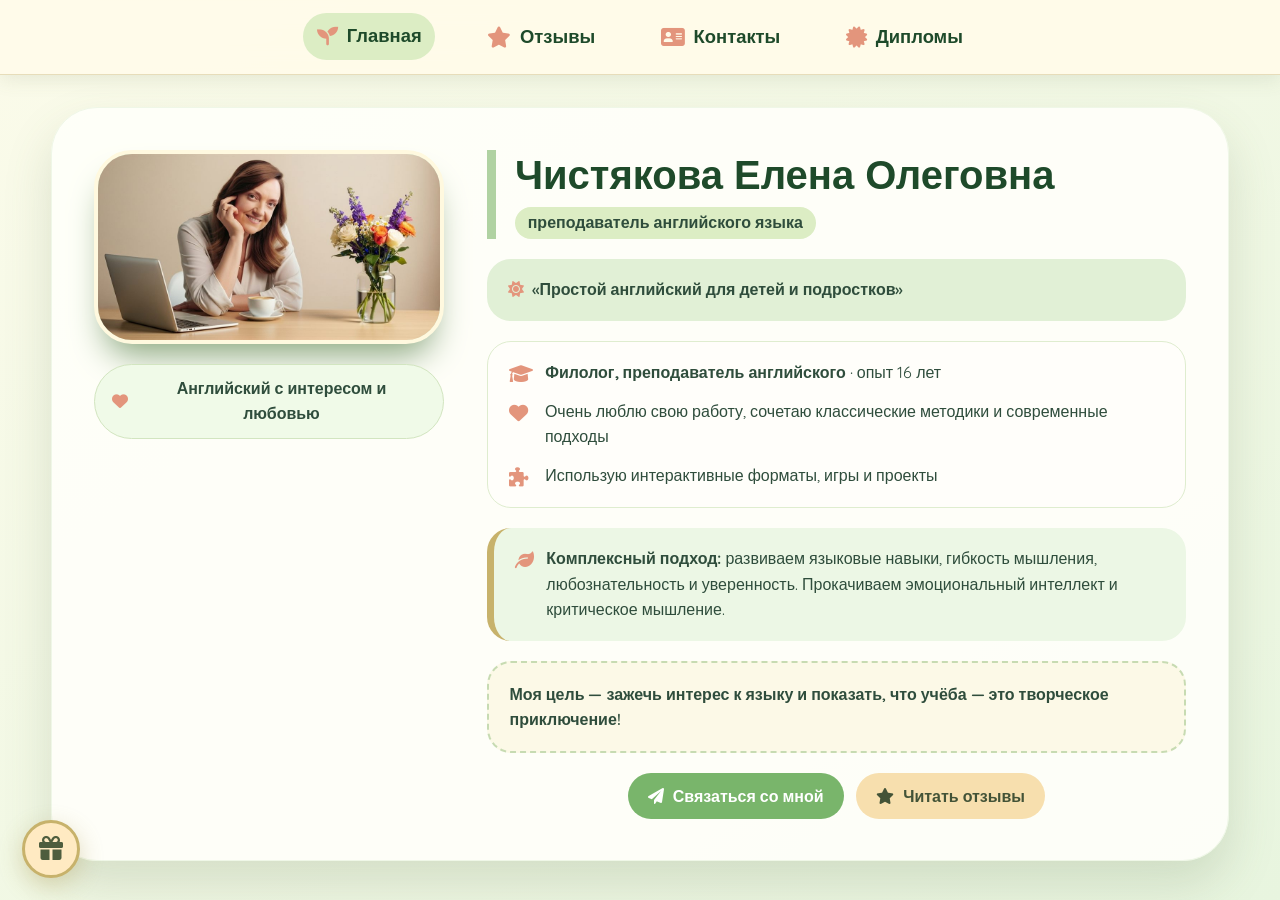
==== commit 6bb73559: "Split site sections into separate pages" ====
--- a/index.html
+++ b/index.html
@@ -1,752 +1,34 @@
-<!DOCTYPE html>
+<!doctype html>
 <html lang="ru">
 <head>
-    <meta charset="UTF-8">
-    <meta name="viewport" content="width=device-width, initial-scale=1.0">
-    <title>Елена Чистякова · английский с заботой</title>
-    <link rel="preload" href="./assets/elena-optimized.jpg" as="image" type="image/jpeg" fetchpriority="high">
-    <link rel="preconnect" href="https://fonts.googleapis.com">
-    <link rel="preconnect" href="https://fonts.gstatic.com" crossorigin>
-    <link href="https://fonts.googleapis.com/css2?family=Quicksand:wght@400;500;600;700&display=swap" rel="stylesheet">
-    <link rel="stylesheet" href="https://cdnjs.cloudflare.com/ajax/libs/font-awesome/6.0.0-beta3/css/all.min.css">
-    <style>
-        * { margin: 0; padding: 0; box-sizing: border-box; }
-        html, body {
-            overflow-x: hidden;
-            width: 100%;
-            max-width: 100vw;
-        }
-        body {
-            font-family: 'Quicksand', sans-serif;
-            background: linear-gradient(145deg, #f9fbe7 0%, #eaf7e1 100%);
-            min-height: 100vh;
-            color: #2f4d3c;
-            line-height: 1.5;
-        }
-        .fixed-nav {
-            position: fixed; top: 0; left: 0; width: 100%;
-            background: rgba(255, 250, 235, 0.95);
-            backdrop-filter: blur(12px);
-            box-shadow: 0 6px 20px rgba(100, 130, 80, 0.2);
-            z-index: 1000; padding: 1rem 2rem;
-            border-bottom: 2px solid #d0e4bf;
-            display: flex; flex-wrap: wrap; align-items: center;
-            justify-content: center; gap: 2rem;
-        }
-        .nav-link {
-            font-family: 'Quicksand', sans-serif; font-weight: 600;
-            font-size: 1.2rem; color: #1e4a2a; text-decoration: none;
-            padding: 0.5rem 1rem; border-radius: 40px; transition: 0.2s;
-            display: inline-flex; align-items: center; gap: 8px;
-        }
-        .nav-link i { color: #e3957c; font-size: 1.3rem; }
-        .nav-link:hover { background: #dcedc4; transform: translateY(-2px); }
-        .page-wrapper { padding-top: 100px; }
-        .main-card {
-            max-width: 1200px; width: 90%; margin: 0.5rem auto 2rem auto;
-            background-color: rgba(255, 255, 250, 0.85);
-            backdrop-filter: blur(8px);
-            border-radius: 48px;
-            box-shadow: 0 30px 50px rgba(130, 150, 120, 0.25);
-            padding: 2.5rem; border: 1px solid #f0ffe0;
-        }
-        .grid-container {
-            display: grid; grid-template-columns: 1fr 2fr;
-            gap: 2.5rem; align-items: start;
-        }
-        .photo-section {
-            display: flex; flex-direction: column;
-            align-items: center; text-align: center;
-        }
-        .photo-frame {
-            width: 100%; max-width: 320px; border-radius: 40px;
-            background: #d9e8cf; box-shadow: 0 25px 35px -8px #96b28b;
-            margin-bottom: 1.5rem; border: 4px solid #fcf9e6;
-            overflow: hidden;
-        }
-        .photo-frame img { width: 100%; height: auto; display: block; }
-        .photo-caption {
-            font-size: 1.2rem; font-weight: 500; color: #3f6038;
-            background: #f0fae8; padding: 0.8rem 1.5rem;
-            border-radius: 50px; border: 1px solid #d2e5c0;
-            display: inline-flex; align-items: center; gap: 10px;
-        }
-        .photo-caption i { color: #e3957c; }
-        .info-section { display: flex; flex-direction: column; gap: 1.5rem; }
-        .name-title {
-            border-left: 10px solid #b0d2a2; padding-left: 1.5rem;
-        }
-        .name-title h1 {
-            font-size: 2.4rem; font-weight: 700; color: #1d4d2b;
-            margin-bottom: 0.5rem;
-        }
-        .name-title h2 {
-            font-size: 1.4rem; font-weight: 500; color: #5a7a4e;
-        }
-        .name-title h2 span {
-            background: #dcedc4; padding: 0.3rem 1rem;
-            border-radius: 40px; font-weight: 600;
-        }
-        .spring-quote {
-            background: #e1f0d6; border-radius: 28px;
-            padding: 1.5rem; color: #1f4f2b;
-            font-size: 1.1rem; font-weight: 500;
-            border: 1px solid #d2ebc2;
-        }
-        .details {
-            background: #fefef8; border-radius: 32px;
-            padding: 1.5rem;
-            box-shadow: 0 10px 15px -10px #7f9a75;
-            border: 1px solid #dfedcf;
-        }
-        .details p {
-            margin-bottom: 1rem; font-size: 1.1rem;
-            display: flex; align-items: flex-start; gap: 12px;
-        }
-        .details i { font-size: 1.5rem; min-width: 2rem; color: #98b48b; }
-        .approach-block {
-            background: #ecf7e5; border-radius: 28px;
-            padding: 1.5rem; border-left: 8px solid #c7b26b;
-        }
-        .approach-text {
-            font-size: 1.1rem; color: #2b4d2b;
-            line-height: 1.7;
-        }
-        .goal-quote {
-            background: #fcf9e7; border-radius: 24px;
-            padding: 1.5rem; font-size: 1.1rem;
-            font-weight: 500; color: #28532d;
-            border: 2px dashed #c7dbb2;
-        }
-        .button-group {
-            display: flex; flex-wrap: wrap; gap: 1rem;
-            margin-top: 1rem;
-        }
-        .btn {
-            border: none;
-            font-family: 'Quicksand', sans-serif; font-weight: 600;
-            font-size: 1.2rem; padding: 1rem 2rem;
-            border-radius: 50px; cursor: pointer; transition: 0.2s;
-            display: inline-flex; align-items: center;
-            justify-content: center; gap: 10px;
-            text-decoration: none; border: 2px solid transparent;
-            flex: 1 1 auto;
-        }
-        .btn-telegram {
-            background: #79b56b; color: white;
-            border-color: #c5e0b0;
-        }
-        .btn-telegram:hover {
-            background: #8fcd7d; transform: translateY(-3px);
-        }
-        .btn-diploma {
-            background: #fee9c4; color: #4e5d3e;
-            border-color: #f0dbaa;
-        }
-        .btn-diploma:hover {
-            background: #ffe5b4; transform: translateY(-3px);
-        }
-        .btn-reviews {
-            background: #c1b57b; color: white;
-            border-color: #e6dba8;
-        }
-        .btn-reviews:hover {
-            background: #d4c78b; transform: translateY(-3px);
-        }
-        .btn-max {
-            background: #9b7fdb; color: white;
-            border-color: #c9b8e8;
-        }
-        .btn-max:hover {
-            background: #b199e8; transform: translateY(-3px);
-        }
-
-        /* QR CODES SECTION */
-        .qr-section {
-            margin-top: 2rem; padding: 2rem;
-            background: linear-gradient(145deg, #f0fae8 0%, #e1f0d6 100%);
-            border-radius: 32px; border: 2px solid #dcedc4;
-        }
-        .qr-codes-container {
-            display: flex; justify-content: center; gap: 2rem;
-            flex-wrap: wrap;
-        }
-        .qr-wrapper {
-            text-align: center; cursor: pointer;
-            transition: transform 0.3s;
-        }
-        .qr-wrapper:hover { transform: translateY(-5px); }
-        .qr-preview {
-            width: 180px; height: 180px; border-radius: 20px;
-            overflow: hidden; box-shadow: 0 10px 25px rgba(0,0,0,0.15);
-            border: 4px solid white; background: white;
-        }
-        .qr-preview img {
-            width: 100%; height: 100%; object-fit: contain;
-        }
-        .qr-label {
-            margin-top: 0.8rem; font-weight: 600; color: #2f4d3c;
-            font-size: 1rem; display: flex; align-items: center;
-            justify-content: center; gap: 8px;
-        }
-        .qr-label i { color: #e3957c; }
-        .qr-hint {
-            font-size: 0.85rem; color: #6b8b5e; margin-top: 0.3rem;
-        }
-
-        /* QR MODAL */
-        .qr-modal {
-            display: none; position: fixed; top: 0; left: 0;
-            width: 100%; height: 100%;
-            background: rgba(45, 70, 45, 0.9);
-            backdrop-filter: blur(10px); z-index: 3000;
-            align-items: center; justify-content: center;
-            padding: 20px;
-        }
-        .qr-modal.active { display: flex; }
-        .qr-modal-content {
-            position: relative; background: white;
-            border-radius: 32px; padding: 2rem;
-            max-width: 450px; width: 90%;
-            box-shadow: 0 30px 60px rgba(0,0,0,0.4);
-            text-align: center;
-        }
-        .qr-modal-close {
-            position: absolute; top: 15px; right: 20px;
-            background: #e3957c; border: none; width: 40px;
-            height: 40px; border-radius: 50%; font-size: 1.5rem;
-            color: white; cursor: pointer;
-            transition: 0.2s;
-        }
-        .qr-modal-close:hover {
-            background: #d7815a; transform: rotate(90deg);
-        }
-        .qr-modal-img {
-            width: 100%; max-width: 350px; border-radius: 20px;
-            margin: 1rem 0;
-        }
-        .qr-modal-title {
-            font-size: 1.4rem; color: #2d5a2d; margin-bottom: 0.5rem;
-            font-weight: 600;
-        }
-
-        /* REVIEWS SECTION */
-        .reviews-section {
-            margin-top: 2.5rem; width: 100%;
-        }
-        .reviews-title {
-            font-size: 1.8rem; font-weight: 600; color: #2d5a2d;
-            margin-bottom: 1.5rem; text-align: center;
-        }
-        .carousel-container {
-            position: relative; width: 100%; overflow: hidden;
-            border-radius: 40px; background: #f6fdef;
-            padding: 2rem 1rem;
-        }
-        .carousel-track {
-            display: flex; transition: transform 0.5s ease;
-            gap: 1.5rem;
-        }
-        .review-card {
-            flex: 0 0 calc(33.333% - 1rem); min-width: 280px;
-            background: white;
-            border-radius: 32px; padding: 1.8rem;
-            box-shadow: 0 15px 25px -12px #90a585;
-            border: 1px solid #dcedc4;
-        }
-        .review-text {
-            font-size: 0.95rem; line-height: 1.6; color: #2f4a33;
-            margin-bottom: 1.2rem; font-style: italic;
-        }
-        .review-author {
-            font-weight: 700; color: #1f4826;
-            border-top: 2px dashed #bcd09c; padding-top: 1rem;
-        }
-        .author-name { font-size: 1.1rem; }
-        .author-desc { font-size: 0.85rem; color: #688f5e; }
-        .carousel-nav {
-            display: flex; justify-content: center;
-            gap: 1rem; margin-top: 1.5rem;
-        }
-        .nav-btn {
-            background: #daeecb; border: none; width: 45px;
-            height: 45px; border-radius: 50%; font-size: 1.5rem;
-            cursor: pointer; color: #467543;
-            transition: 0.2s;
-        }
-        .nav-btn:hover { background: #c1e2ad; }
-
-        /* SLOT MACHINE */
-        .floating-slot-btn {
-            position: fixed; bottom: 25px; left: 25px;
-            width: 60px; height: 60px; border-radius: 50%;
-            background: linear-gradient(135deg, #f7e3b4, #ffeac2);
-            border: 3px solid #c7b26b;
-            box-shadow: 0 8px 25px rgba(199, 178, 107, 0.4);
-            cursor: pointer; font-size: 1.6rem;
-            color: #4e5d3e; z-index: 999;
-            animation: floatBtn 3s ease-in-out infinite;
-        }
-        @keyframes floatBtn {
-            0%, 100% { transform: translateY(0); }
-            50% { transform: translateY(-10px); }
-        }
-        .slot-modal {
-            display: none; position: fixed; top: 0; left: 0;
-            width: 100%; height: 100%;
-            background: rgba(45, 70, 45, 0.85);
-            z-index: 2000; align-items: center;
-            justify-content: center;
-        }
-        .slot-modal.active { display: flex; }
-        .slot-modal-content {
-            background: white; border-radius: 40px;
-            padding: 2rem; max-width: 500px; width: 90%;
-            position: relative;
-        }
-        .slot-close {
-            position: absolute; top: 15px; right: 20px;
-            background: #e3957c; border: none; width: 36px;
-            height: 36px; border-radius: 50%;
-            color: white; cursor: pointer; font-size: 1.5rem;
-        }
-
-        /* ========== MOBILE RESPONSIVE ========== */
-        @media (max-width: 768px) {
-            /* Prevent horizontal overflow */
-            html, body {
-                overflow-x: hidden;
-                width: 100%;
-            }
-            
-            /* Compact navigation */
-            .fixed-nav {
-                padding: 0.5rem 0.8rem;
-                gap: 0.5rem;
-                flex-wrap: nowrap;
-                overflow-x: auto;
-                -webkit-overflow-scrolling: touch;
-                scrollbar-width: none;
-            }
-            .fixed-nav::-webkit-scrollbar { display: none; }
-            .nav-link {
-                font-size: 0.85rem;
-                padding: 0.4rem 0.6rem;
-                white-space: nowrap;
-                flex-shrink: 0;
-            }
-            .nav-link i { font-size: 1rem; }
-            
-            .page-wrapper { padding-top: 65px; }
-            
-            /* Main card */
-            .main-card {
-                padding: 1.2rem 0.8rem;
-                width: 96%;
-                max-width: 100%;
-                margin: 0.5rem auto 2rem;
-                border-radius: 24px;
-            }
-            
-            /* Single column layout */
-            .grid-container {
-                grid-template-columns: 1fr;
-                gap: 1.2rem;
-            }
-            
-            /* Photo */
-            .photo-frame {
-                max-width: 100%;
-                border-radius: 24px;
-            }
-            .photo-caption {
-                font-size: 0.95rem;
-                padding: 0.6rem 1rem;
-            }
-            
-            /* Text content */
-            .name-title {
-                border-left: 4px solid #b0d2a2;
-                padding-left: 0.8rem;
-            }
-            .name-title h1 { font-size: 1.5rem; margin-bottom: 0.3rem; }
-            .name-title h2 { font-size: 1rem; }
-            .name-title h2 span { font-size: 0.85rem; padding: 0.2rem 0.6rem; }
-            
-            .spring-quote, .details, .approach-block, .goal-quote {
-                padding: 1rem 0.8rem;
-                font-size: 0.9rem;
-                border-radius: 20px;
-            }
-            .spring-quote { font-size: 0.95rem; }
-            .details p { font-size: 0.9rem; margin-bottom: 0.6rem; }
-            .details i { font-size: 1.2rem; }
-            .approach-text { font-size: 0.9rem; line-height: 1.5; }
-            .goal-quote { font-size: 0.95rem; }
-            
-            /* Buttons */
-            .button-group { gap: 0.6rem; }
-            .btn {
-                font-size: 0.9rem;
-                padding: 0.8rem 1rem;
-                width: 100%;
-                flex: 1 1 100%;
-            }
-            
-            /* QR codes */
-            .qr-section { padding: 1.2rem 0.8rem; margin-top: 1.2rem; }
-            .qr-codes-container { gap: 1rem; }
-            .qr-wrapper { flex: 1 1 calc(50% - 0.5rem); }
-            .qr-preview {
-                width: 100%;
-                max-width: 130px;
-                height: 130px;
-                margin: 0 auto;
-            }
-            .qr-label { font-size: 0.85rem; }
-            .qr-hint { font-size: 0.75rem; }
-            
-            /* Reviews */
-            .reviews-section { margin-top: 1.5rem; }
-            .reviews-title { font-size: 1.3rem; margin-bottom: 1rem; }
-            .carousel-container { padding: 1.2rem 0.6rem; }
-            .review-card {
-                flex: 0 0 100%;
-                padding: 1.2rem;
-            }
-            .review-text { font-size: 0.85rem; margin-bottom: 0.8rem; }
-            .author-name { font-size: 0.95rem; }
-            .author-desc { font-size: 0.75rem; }
-            
-            /* Slot button */
-            .floating-slot-btn {
-                width: 45px;
-                height: 45px;
-                font-size: 1.2rem;
-                bottom: 12px;
-                left: 12px;
-            }
-        }
-        
-        @media (max-width: 480px) {
-            .main-card { padding: 1rem 0.6rem; border-radius: 20px; width: 98%; }
-            .photo-frame { border-radius: 20px; }
-            .name-title h1 { font-size: 1.4rem; }
-            .spring-quote, .details, .approach-block, .goal-quote {
-                padding: 0.9rem 0.6rem;
-                font-size: 0.85rem;
-            }
-            .btn { font-size: 0.85rem; padding: 0.75rem 0.9rem; }
-            .qr-wrapper { flex: 1 1 100%; }
-            .qr-preview { max-width: 150px; height: 150px; }
-        }
-    </style>
+  <meta charset="utf-8"><meta name="viewport" content="width=device-width, initial-scale=1">
+  <meta name="description" content="Елена Чистякова — преподаватель английского языка для детей и подростков.">
+  <title>Елена Чистякова · преподаватель английского</title>
+  <link rel="preconnect" href="https://fonts.googleapis.com"><link rel="preconnect" href="https://fonts.gstatic.com" crossorigin>
+  <link href="https://fonts.googleapis.com/css2?family=Quicksand:wght@400;500;600;700&display=swap" rel="stylesheet">
+  <link rel="stylesheet" href="https://cdnjs.cloudflare.com/ajax/libs/font-awesome/6.0.0-beta3/css/all.min.css">
+  <link rel="preload" href="./assets/elena-optimized.jpg" as="image" type="image/jpeg" fetchpriority="high"><link rel="stylesheet" href="./styles.css">
 </head>
 <body>
-    <!-- NAVIGATION -->
-    <nav class="fixed-nav">
-        <a href="#" class="nav-link"><i class="fas fa-seedling"></i> Главная</a>
-        <a href="#reviews" class="nav-link"><i class="fas fa-star"></i> Отзывы</a>
-        <a href="#contacts" class="nav-link"><i class="fas fa-address-card"></i> Контакты</a>
-        <a href="https://disk.yandex.ru/d/MgsSIfqEuFZ8Dw" target="_blank" class="nav-link"><i class="fas fa-certificate"></i> Дипломы</a>
-    </nav>
-
-    <div class="page-wrapper">
-        <div class="main-card">
-            <div class="grid-container">
-                <!-- LEFT COLUMN -->
-                <div class="photo-section">
-                    <div class="photo-frame">
-                        <img src="./assets/elena-optimized.jpg" alt="Елена Чистякова" width="960" height="524" fetchpriority="high" decoding="async">
-                    </div>
-                    <div class="photo-caption">
-                        <i class="fas fa-heart"></i> Английский с интересом и любовью
-                    </div>
-                </div>
-
-                <!-- RIGHT COLUMN -->
-                <div class="info-section">
-                    <div class="name-title">
-                        <h1>Чистякова Елена Олеговна</h1>
-                        <h2><span>преподаватель английского языка</span></h2>
-                    </div>
-                    
-                    <div class="spring-quote">
-                        <i class="fas fa-sun" style="color:#e3957c; margin-right: 8px;"></i>
-                        «Простой английский для детей и подростков»
-                    </div>
-
-                    <div class="details">
-                        <p><i class="fas fa-graduation-cap"></i><span><strong>Филолог, преподаватель английского</strong> · опыт 16 лет</span></p>
-                        <p><i class="fas fa-heart" style="color:#e3957c;"></i><span>Очень люблю свою работу, сочетаю классические методики и современные подходы</span></p>
-                        <p><i class="fas fa-puzzle-piece"></i><span>Использую интерактивные форматы, игры, проекты</span></p>
-                    </div>
-
-                    <div class="approach-block">
-                        <div class="approach-text">
-                            <i class="fas fa-leaf" style="color:#87b17a; margin-right: 10px;"></i>
-                            <strong>Комплексный подход:</strong> развиваем не только языковые навыки, но и гибкость мышления, любознательность, уверенность. Прокачиваем эмоциональный интеллект и критическое мышление.
-                        </div>
-                    </div>
-
-                    <div class="goal-quote">
-                        <i class="fas fa-quote-right" style="color:#eaa78c; margin-right: 10px;"></i>
-                        Моя цель: зажечь интерес к языку и показать, что учёба – это творческое приключение!
-                    </div>
-
-                    <div class="button-group">
-                        <a href="https://t.me/Elena_Simple_english" target="_blank" class="btn btn-telegram">
-                            <i class="fab fa-telegram-plane"></i> Telegram
-                        </a>
-                        <a href="https://max.ru/u/f9LHodD0cOKUETJ3zslv_2gsee7gSmmA3b-eqXK77FQz8dY4U97Ny3anqdg" target="_blank" class="btn btn-max">
-                            <i class="fas fa-comments"></i> MAX
-                        </a>
-                        <a href="#reviews" class="btn btn-reviews">
-                            <i class="fas fa-star"></i> Отзывы
-                        </a>
-                        <a href="https://disk.yandex.ru/d/MgsSIfqEuFZ8Dw" target="_blank" class="btn btn-diploma">
-                            <i class="fas fa-certificate"></i> Дипломы
-                        </a>
-                    </div>
-
-                    <!-- QR CODES -->
-                    <div class="qr-section" id="contacts">
-                        <div class="qr-codes-container">
-                            <div class="qr-wrapper" onclick="openQRModal('telegram')">
-                                <div class="qr-preview">
-                            <img src="./assets/qr-telegram.png" alt="Telegram QR" width="180" height="180" loading="lazy" decoding="async">
-                                </div>
-                                <div class="qr-label">
-                                    <i class="fab fa-telegram"></i> Telegram канал
-                                </div>
-                                <div class="qr-hint">Нажмите для увеличения</div>
-                            </div>
-                            
-                            <div class="qr-wrapper" onclick="openQRModal('max')">
-                                <div class="qr-preview">
-                            <img src="./assets/qr-max.png" alt="MAX QR" width="180" height="180" loading="lazy" decoding="async">
-                                </div>
-                                <div class="qr-label">
-                                    <i class="fas fa-comments"></i> MAX канал
-                                </div>
-                                <div class="qr-hint">Нажмите для увеличения</div>
-                            </div>
-                        </div>
-                    </div>
-                </div>
-            </div>
-
-            <!-- REVIEWS SECTION -->
-            <div class="reviews-section" id="reviews">
-                <h3 class="reviews-title"><i class="fas fa-star" style="color:#e3957c; margin-right: 10px;"></i>Отзывы родителей и учеников</h3>
-                
-                <div class="carousel-container">
-                    <div class="carousel-track" id="reviewTrack">
-                        <!-- Review 1 -->
-                        <div class="review-card">
-                            <div class="review-text">
-                                "Для меня показателем является заинтересовать ребенка. Сын с удовольствием занимается и делает домашнее задание. Урок составлен всегда индивидуально, очень интересно, материал объясняется доступно. Мой сын непоседа, но Елена смогла его заинтересовать своим особым подходом. Особенно ценно, что Елена не просто даёт знания, но и учит мыслить самостоятельно. Результат не заставил себя ждать, как мама, я вижу результаты в оценках, а самое главное знаниях языка у своего сына. Спасибо большое 😊!!!!"
-                            </div>
-                            <div class="review-author">
-                                <div class="author-name">Алёна</div>
-                                <div class="author-desc">Мама Ромы, 9 лет</div>
-                            </div>
-                        </div>
-
-                        <!-- Review 2 - Ekaterina (NEW) -->
-                        <div class="review-card">
-                            <div class="review-text">
-                                "Елена Олеговна, спасибо Вам огромное за терпение и профессионализм! Честно, ещё два месяца назад мы не знали, что делать. Настя панически боялась английского: не умела читать, на уроках молчала — боялась очередной двойки. А сейчас, спустя всего два месяца, дочка уже читает небольшие предложения и понимает прочитанное! Оценки пошли вверх, но важнее другое — она занимается с удовольствием. Ребёнок поверил в себя!"
-                            </div>
-                            <div class="review-author">
-                                <div class="author-name">Екатерина</div>
-                                <div class="author-desc">Мама Насти</div>
-                            </div>
-                        </div>
-
-                        <!-- Review 3 -->
-                        <div class="review-card">
-                            <div class="review-text">
-                                "Елена, профессионал своего дела!!!
-До знакомства с ней, мы с дочерью поменяли четырех учителей, но результата которого хотелось, так и не получили🫤
-Елену мне порекомендовала подруга, мы пришли на пробное занятие и не пожалели!!!
-Дочь за год достигла очень хороших результатов в английском. Ей стало интересно заниматься. На уроки готовилась всегда с удовольствием. У Елены разработана своя методика обучения: уроки построены с учетом интересов современных детей и технологий)), что тоже очень порадовало☺️
-На сегодняшний момент дочь без проблем читает книги на английском языке, смотрит фильмы без перевода. Ну, а школьный Английский для нее сейчас вообще не проблема🙂Спасибо большое нашему великолепному Учителю👏👏👏❤️❤️❤️"
-                            </div>
-                            <div class="review-author">
-                                <div class="author-name">Ольга</div>
-                                <div class="author-desc">Мама Дарьи</div>
-                            </div>
-                        </div>
-                        
-                        <!-- Review 4 -->
-                        <div class="review-card">
-                            <div class="review-text">
-                                "Занималась с Еленой и осталась очень довольна 😊 
-Уроки были интересными и насыщенными, благодаря чему я значительно улучшила свои знания языка 👆🏻
-Лена всегда поддерживет атмосферу доверия и понимания, что делает обучение очень  комфортным 🫂
-Рекомендую тем, кто хочет повысить уровень английского!"
-                            </div>
-                            <div class="review-author">
-                                <div class="author-name">Даша</div>
-                                <div class="author-desc">15 лет</div>
-                            </div>
-                        </div>
-                        
-                        <!-- Review 5 -->
-                        <div class="review-card">
-                            <div class="review-text">
-                                "Елена, хочу поблагодарить Вас за терпение и старания обучать моего трудного ребенка! Несмотря на его лень и нежелание, Вам удалось организовать грамотный подход и донести знания! Рекомендую Вас всем знакомым, Вы настоящий учитель-профессионал!"
-                            </div>
-                            <div class="review-author">
-                                <div class="author-name">Александра</div>
-                                <div class="author-desc">Довольный родитель</div>
-                            </div>
-                        </div>
-                        
-                        <!-- Review 6 -->
-                        <div class="review-card">
-                            <div class="review-text">
-                                "Оба моих ребёнка занимаются английским у Елены. Уроки очень интересные, с разнообразной подачей материала. Все задания выполняют сами. Благодаря занятиям они лучшие в классе! Сын написал ВПР на отлично! У обоих твёрдая пятёрка. Спасибо за профессионализм и умение найти подход к каждому!"
-                            </div>
-                            <div class="review-author">
-                                <div class="author-name">Оксана</div>
-                                <div class="author-desc">Мама Максима и Лизы</div>
-                            </div>
-                        </div>
-                    </div>
-                    
-                    <div class="carousel-nav">
-                        <button class="nav-btn" id="prevBtn"><i class="fas fa-chevron-left"></i></button>
-                        <button class="nav-btn" id="nextBtn"><i class="fas fa-chevron-right"></i></button>
-                    </div>
-                </div>
-            </div>
-        </div>
-    </div>
-
-    <!-- QR MODAL -->
-    <div id="qrModal" class="qr-modal" onclick="closeQRModal(event)">
-        <div class="qr-modal-content" onclick="event.stopPropagation()">
-            <button class="qr-modal-close" onclick="closeQRModal()">&times;</button>
-            <div class="qr-modal-title" id="qrModalTitle">QR код</div>
-            <img id="qrModalImg" class="qr-modal-img" src="" alt="QR Code">
-            <p style="color: #5a7a4e; margin-top: 1rem;">Отсканируйте камерой телефона</p>
-        </div>
-    </div>
-
-    <!-- SLOT MACHINE BUTTON -->
-    <button class="floating-slot-btn" onclick="openSlotModal()" title="Испытай удачу!">
-        <i class="fas fa-gift"></i>
-    </button>
-
-    <!-- SLOT MODAL -->
-    <div id="slotModal" class="slot-modal">
-        <div class="slot-modal-content">
-            <button class="slot-close" onclick="closeSlotModal()">&times;</button>
-            <h3 style="text-align: center; color: #2d5a2d; margin-bottom: 1rem;">
-                <i class="fas fa-gift" style="color: #e3957c;"></i> Испытай удачу!
-            </h3>
-            <div style="text-align: center; padding: 2rem; background: #f0fae8; border-radius: 20px;">
-                <div style="font-size: 4rem; margin-bottom: 1rem;">🎰</div>
-                <p style="color: #5a7a4e; margin-bottom: 1rem;">Крути барабан и получи скидку!</p>
-                <button onclick="spinSlot()" style="background: #79b56b; color: white; border: none; padding: 1rem 2rem; border-radius: 40px; font-size: 1.2rem; cursor: pointer; font-weight: 600;">
-                    <i class="fas fa-play"></i> КРУТИТЬ!
-                </button>
-                <div id="slotResult" style="margin-top: 1.5rem; display: none;">
-                    <div style="font-size: 3rem; margin-bottom: 0.5rem;">🎉</div>
-                    <p style="font-size: 1.2rem; color: #2d5a2d; font-weight: 600;" id="slotWinText"></p>
-                    <a href="https://t.me/Elena_Simple_english" target="_blank" style="display: inline-block; margin-top: 1rem; background: #0088cc; color: white; padding: 0.8rem 1.5rem; border-radius: 30px; text-decoration: none; font-weight: 600;">
-                        <i class="fab fa-telegram"></i> Получить в Telegram
-                    </a>
-                </div>
-            </div>
-        </div>
-    </div>
-
-    <script>
-        // QR Modal Functions
-        const qrData = {
-            telegram: {
-                title: 'Telegram канал',
-                qr: './assets/qr-telegram.png'
-            },
-            max: {
-                title: 'MAX канал',
-                qr: './assets/qr-max.png'
-            }
-        };
-
-        function openQRModal(type) {
-            document.getElementById('qrModalTitle').textContent = qrData[type].title;
-            document.getElementById('qrModalImg').src = qrData[type].qr;
-            document.getElementById('qrModal').classList.add('active');
-        }
-
-        function closeQRModal(event) {
-            if (!event || event.target.id === 'qrModal' || event.target.className === 'qr-modal-close') {
-                document.getElementById('qrModal').classList.remove('active');
-            }
-        }
-
-        // Reviews Carousel
-        const track = document.getElementById('reviewTrack');
-        const prevBtn = document.getElementById('prevBtn');
-        const nextBtn = document.getElementById('nextBtn');
-        let currentPosition = 0;
-
-        function getCardWidth() {
-            const card = track.querySelector('.review-card');
-            return card ? card.offsetWidth + 24 : 320;
-        }
-
-        nextBtn.addEventListener('click', () => {
-            const cardWidth = getCardWidth();
-            const maxScroll = -(track.scrollWidth - track.parentElement.offsetWidth);
-            currentPosition = Math.max(currentPosition - cardWidth, maxScroll);
-            track.style.transform = `translateX(${currentPosition}px)`;
-        });
-
-        prevBtn.addEventListener('click', () => {
-            const cardWidth = getCardWidth();
-            currentPosition = Math.min(currentPosition + cardWidth, 0);
-            track.style.transform = `translateX(${currentPosition}px)`;
-        });
-
-        // Slot Machine
-        const prizes = [
-            'Скидка 10% на первый месяц',
-            'Бесплатный пробный урок',
-            'Полезный PDF-материал',
-            'Скидка 15% на летний курс',
-            'Скидка 50% на одно занятие'
-        ];
-
-        function openSlotModal() {
-            document.getElementById('slotModal').classList.add('active');
-        }
-
-        function closeSlotModal() {
-            document.getElementById('slotModal').classList.remove('active');
-            document.getElementById('slotResult').style.display = 'none';
-        }
-
-        function spinSlot() {
-            const winPrize = prizes[Math.floor(Math.random() * prizes.length)];
-            document.getElementById('slotWinText').textContent = winPrize;
-            document.getElementById('slotResult').style.display = 'block';
-        }
-
-        // Smooth scroll for navigation
-        document.querySelectorAll('a[href^="#"]').forEach(anchor => {
-            anchor.addEventListener('click', function (e) {
-                e.preventDefault();
-                const target = document.querySelector(this.getAttribute('href'));
-                if (target) {
-                    target.scrollIntoView({ behavior: 'smooth', block: 'start' });
-                }
-            });
-        });
-    </script>
+  <nav class="site-nav" aria-label="Основная навигация">
+    <a class="nav-link active" href="./" aria-current="page"><i class="fas fa-seedling"></i>Главная</a>
+    <a class="nav-link" href="./reviews"><i class="fas fa-star"></i>Отзывы</a>
+    <a class="nav-link" href="./contacts"><i class="fas fa-address-card"></i>Контакты</a>
+    <a class="nav-link" href="./diplomas"><i class="fas fa-certificate"></i>Дипломы</a>
+  </nav>
+  <main class="page-shell"><article class="main-card hero-grid">
+    <section class="photo-section"><div class="photo-frame"><img src="./assets/elena-optimized.jpg" alt="Елена Чистякова" width="960" height="524" fetchpriority="high" decoding="async"></div><p class="photo-caption"><i class="fas fa-heart"></i>Английский с интересом и любовью</p></section>
+    <section class="info-section">
+      <header class="name-title"><h1>Чистякова Елена Олеговна</h1><p>преподаватель английского языка</p></header>
+      <p class="highlight"><i class="fas fa-sun"></i>«Простой английский для детей и подростков»</p>
+      <div class="details"><p><i class="fas fa-graduation-cap"></i><span><strong>Филолог, преподаватель английского</strong> · опыт 16 лет</span></p><p><i class="fas fa-heart"></i><span>Очень люблю свою работу, сочетаю классические методики и современные подходы</span></p><p><i class="fas fa-puzzle-piece"></i><span>Использую интерактивные форматы, игры и проекты</span></p></div>
+      <p class="approach"><i class="fas fa-leaf"></i><span><strong>Комплексный подход:</strong> развиваем языковые навыки, гибкость мышления, любознательность и уверенность. Прокачиваем эмоциональный интеллект и критическое мышление.</span></p>
+      <blockquote>Моя цель — зажечь интерес к языку и показать, что учёба — это творческое приключение!</blockquote>
+      <div class="button-group"><a class="btn btn-primary" href="./contacts"><i class="fas fa-paper-plane"></i>Связаться со мной</a><a class="btn btn-warm" href="./reviews"><i class="fas fa-star"></i>Читать отзывы</a></div>
+    </section>
+  </article></main>
+  <button class="gift-button" type="button" data-open-gift aria-label="Испытать удачу"><i class="fas fa-gift"></i></button>
+  <div class="modal" id="giftModal" aria-hidden="true"><div class="modal-card" role="dialog" aria-modal="true" aria-labelledby="giftTitle"><button class="modal-close" type="button" data-close-modal aria-label="Закрыть">&times;</button><h2 id="giftTitle"><i class="fas fa-gift"></i> Испытай удачу!</h2><div class="gift-content"><div class="gift-icon">🎰</div><p>Крути барабан и получи приятный подарок!</p><button class="btn btn-primary" type="button" data-spin>Крутить</button><div class="gift-result" data-gift-result hidden><div class="gift-icon">🎉</div><strong data-prize></strong><a class="btn btn-telegram" href="https://t.me/Elena_Simple_english" target="_blank" rel="noopener">Получить в Telegram</a></div></div></div></div>
+  <script src="./script.js" defer></script>
 </body>
 </html>
--- a/styles.css
+++ b/styles.css
@@ -0,0 +1,15 @@
+:root{--green:#1e4a2a;--sage:#dcedc4;--coral:#e3957c;--gold:#c7b26b;--shadow:0 24px 48px rgba(88,112,72,.18)}
+*{box-sizing:border-box;margin:0;padding:0}html{background:#eef7e8}body{min-height:100vh;color:#2f4d3c;font-family:"Quicksand",sans-serif;line-height:1.6;background:linear-gradient(145deg,#fbfbea,#e8f5df)}a{color:inherit}
+.site-nav{position:sticky;top:0;z-index:100;display:flex;justify-content:center;gap:clamp(.4rem,3vw,3rem);padding:.85rem 1rem;background:rgba(255,251,234,.96);border-bottom:1px solid #e7ddba;box-shadow:0 5px 18px rgba(95,110,70,.12);backdrop-filter:blur(12px)}
+.nav-link{display:inline-flex;align-items:center;gap:.55rem;padding:.55rem .85rem;border-radius:999px;color:var(--green);font-size:clamp(.9rem,2vw,1.15rem);font-weight:700;text-decoration:none;white-space:nowrap;transition:.2s}.nav-link i{color:var(--coral);font-size:1.15em}.nav-link:hover,.nav-link.active{background:var(--sage);transform:translateY(-1px)}
+.page-shell{width:min(1180px,92%);margin:2rem auto;padding-bottom:2rem}.main-card{padding:clamp(1.25rem,4vw,2.6rem);background:rgba(255,255,250,.92);border:1px solid #eff7e7;border-radius:clamp(24px,4vw,46px);box-shadow:var(--shadow)}
+.hero-grid{display:grid;grid-template-columns:minmax(260px,1fr) minmax(0,2fr);gap:clamp(1.5rem,4vw,2.7rem);align-items:start}.photo-section{text-align:center}.photo-frame{overflow:hidden;border:4px solid #fff9df;border-radius:38px;background:#d9e8cf;box-shadow:0 22px 34px -12px #87a47b}.photo-frame img{display:block;width:100%;height:auto}.photo-caption{display:inline-flex;align-items:center;gap:.6rem;margin-top:1.2rem;padding:.7rem 1.1rem;border:1px solid #d2e5c0;border-radius:999px;background:#f0fae8;font-weight:600}.photo-caption i,.details i,.approach i{color:var(--coral)}
+.info-section{display:grid;gap:1.25rem}.name-title{padding-left:1.2rem;border-left:9px solid #b0d2a2}.name-title h1{color:var(--green);font-size:clamp(1.8rem,4vw,2.5rem);line-height:1.2}.name-title p{display:inline-block;margin-top:.55rem;padding:.2rem .8rem;border-radius:999px;background:var(--sage);font-weight:600}.highlight,.approach,blockquote,.details{padding:1.15rem 1.3rem;border-radius:24px}.highlight{background:#e1f0d6;font-weight:600}.highlight i{margin-right:.5rem;color:var(--coral)}.details{display:grid;gap:.8rem;background:#fffefa;border:1px solid #dfedcf}.details p,.approach{display:flex;gap:.8rem;align-items:flex-start}.details i,.approach i{width:1.5rem;margin-top:.25rem;font-size:1.2rem}.approach{border-left:7px solid var(--gold);background:#ecf7e5}blockquote{border:2px dashed #c7dbb2;background:#fcf9e7;font-weight:600}
+.button-group,.center-action{display:flex;flex-wrap:wrap;justify-content:center;gap:.8rem}.btn{display:inline-flex;align-items:center;justify-content:center;gap:.55rem;padding:.8rem 1.25rem;border:0;border-radius:999px;font:700 1rem "Quicksand",sans-serif;text-decoration:none;cursor:pointer;transition:.2s}.btn:hover{transform:translateY(-2px);filter:brightness(1.04)}.btn-primary{background:#79b56b;color:#fff}.btn-warm{background:#f7dfae;color:#435337}.btn-telegram{background:#188dcc;color:#fff}.btn-max{background:#8d72cc;color:#fff}
+.page-heading{max-width:760px;margin:0 auto 2rem;text-align:center}.page-heading h1{margin:.35rem 0;color:var(--green);font-size:clamp(1.8rem,5vw,2.7rem);line-height:1.2}.page-heading h1 i{color:var(--coral)}.page-heading p{color:#61765a;font-size:1.08rem}.eyebrow{color:#b06f5d;font-size:.82rem;font-weight:700;letter-spacing:.12em;text-transform:uppercase}
+.reviews-grid{display:grid;grid-template-columns:repeat(2,minmax(0,1fr));gap:1.2rem}.review-card{display:flex;flex-direction:column;justify-content:space-between;padding:1.4rem;border:1px solid #dce9d2;border-radius:26px;background:#fff;box-shadow:0 13px 22px -18px #63805d}.review-card p{font-style:italic}.review-card footer{display:grid;margin-top:1rem;padding-top:.8rem;border-top:2px dashed #d3e2bd}.review-card footer strong{color:var(--green)}.review-card footer span{color:#6b865e;font-size:.88rem}.center-action{margin-top:1.7rem}
+.compact-card{max-width:900px;margin-inline:auto}.contact-grid{display:grid;grid-template-columns:repeat(2,minmax(0,1fr));gap:1.5rem}.contact-card{display:flex;flex-direction:column;align-items:center;gap:.8rem;padding:1.6rem;text-align:center;border-radius:28px}.telegram-card{background:#edf8fc;border:1px solid #cbe6f2}.max-card{background:#f4effc;border:1px solid #ded2f1}.contact-icon{display:grid;width:58px;height:58px;place-items:center;border-radius:50%;background:#fff;color:var(--coral);font-size:1.7rem}.contact-card h2{color:var(--green)}.contact-card img{width:180px;height:180px;padding:.35rem;border-radius:18px;background:#fff;box-shadow:0 10px 25px rgba(40,60,40,.12)}.contact-note{margin-top:1.4rem;padding:1rem;text-align:center;border-radius:18px;background:#f7faec}.contact-note i{color:var(--coral)}
+.diploma-layout{text-align:center}.diploma-emblem{display:grid;width:100px;height:100px;margin:0 auto 1rem;place-items:center;border-radius:50%;color:#fff;background:linear-gradient(145deg,#dbc477,#b99e4e);box-shadow:0 15px 30px rgba(169,142,58,.25);font-size:3rem}.achievement-list{display:grid;gap:.8rem;max-width:680px;margin:0 auto 1.5rem;text-align:left}.achievement-list>div{display:flex;align-items:center;gap:1rem;padding:1rem;border-radius:20px;background:#f3f8ec}.achievement-list i{width:2rem;color:var(--coral);font-size:1.35rem;text-align:center}.achievement-list span{display:grid}.achievement-list small{color:#6e8068}.diploma-button{margin:auto}.external-note{margin-top:.8rem;color:#74806f;font-size:.85rem}
+.gift-button{position:fixed;bottom:22px;left:22px;width:58px;height:58px;border:3px solid var(--gold);border-radius:50%;color:#4e5d3e;background:#ffeac2;box-shadow:0 8px 25px rgba(160,136,59,.32);font-size:1.5rem;cursor:pointer}.modal{position:fixed;inset:0;z-index:200;display:none;place-items:center;padding:1rem;background:rgba(34,58,37,.82);backdrop-filter:blur(8px)}.modal.open{display:grid}.modal-card{position:relative;width:min(460px,100%);padding:2rem;border-radius:30px;background:#fff;text-align:center;box-shadow:0 30px 60px rgba(0,0,0,.3)}.modal-card h2{color:var(--green)}.modal-close{position:absolute;top:12px;right:14px;width:38px;height:38px;border:0;border-radius:50%;color:#fff;background:var(--coral);font-size:1.5rem;cursor:pointer}.gift-content{display:grid;justify-items:center;gap:1rem;margin-top:1rem;padding:1.3rem;border-radius:20px;background:#f0fae8}.gift-icon{font-size:3.5rem}.gift-result{display:grid;justify-items:center;gap:.8rem}
+@media(max-width:760px){.site-nav{justify-content:flex-start;overflow-x:auto}.page-shell{width:95%;margin-top:1rem}.hero-grid,.reviews-grid,.contact-grid{grid-template-columns:1fr}.photo-section{max-width:580px;margin:auto}.name-title h1{font-size:1.65rem}.nav-link{font-size:.88rem;padding:.45rem .62rem}.gift-button{width:48px;height:48px;bottom:12px;left:12px}}
+@media(max-width:420px){.nav-link{gap:.35rem}.main-card{padding:1rem}.details,.highlight,.approach,blockquote{padding:.9rem}.contact-card{padding:1rem}}
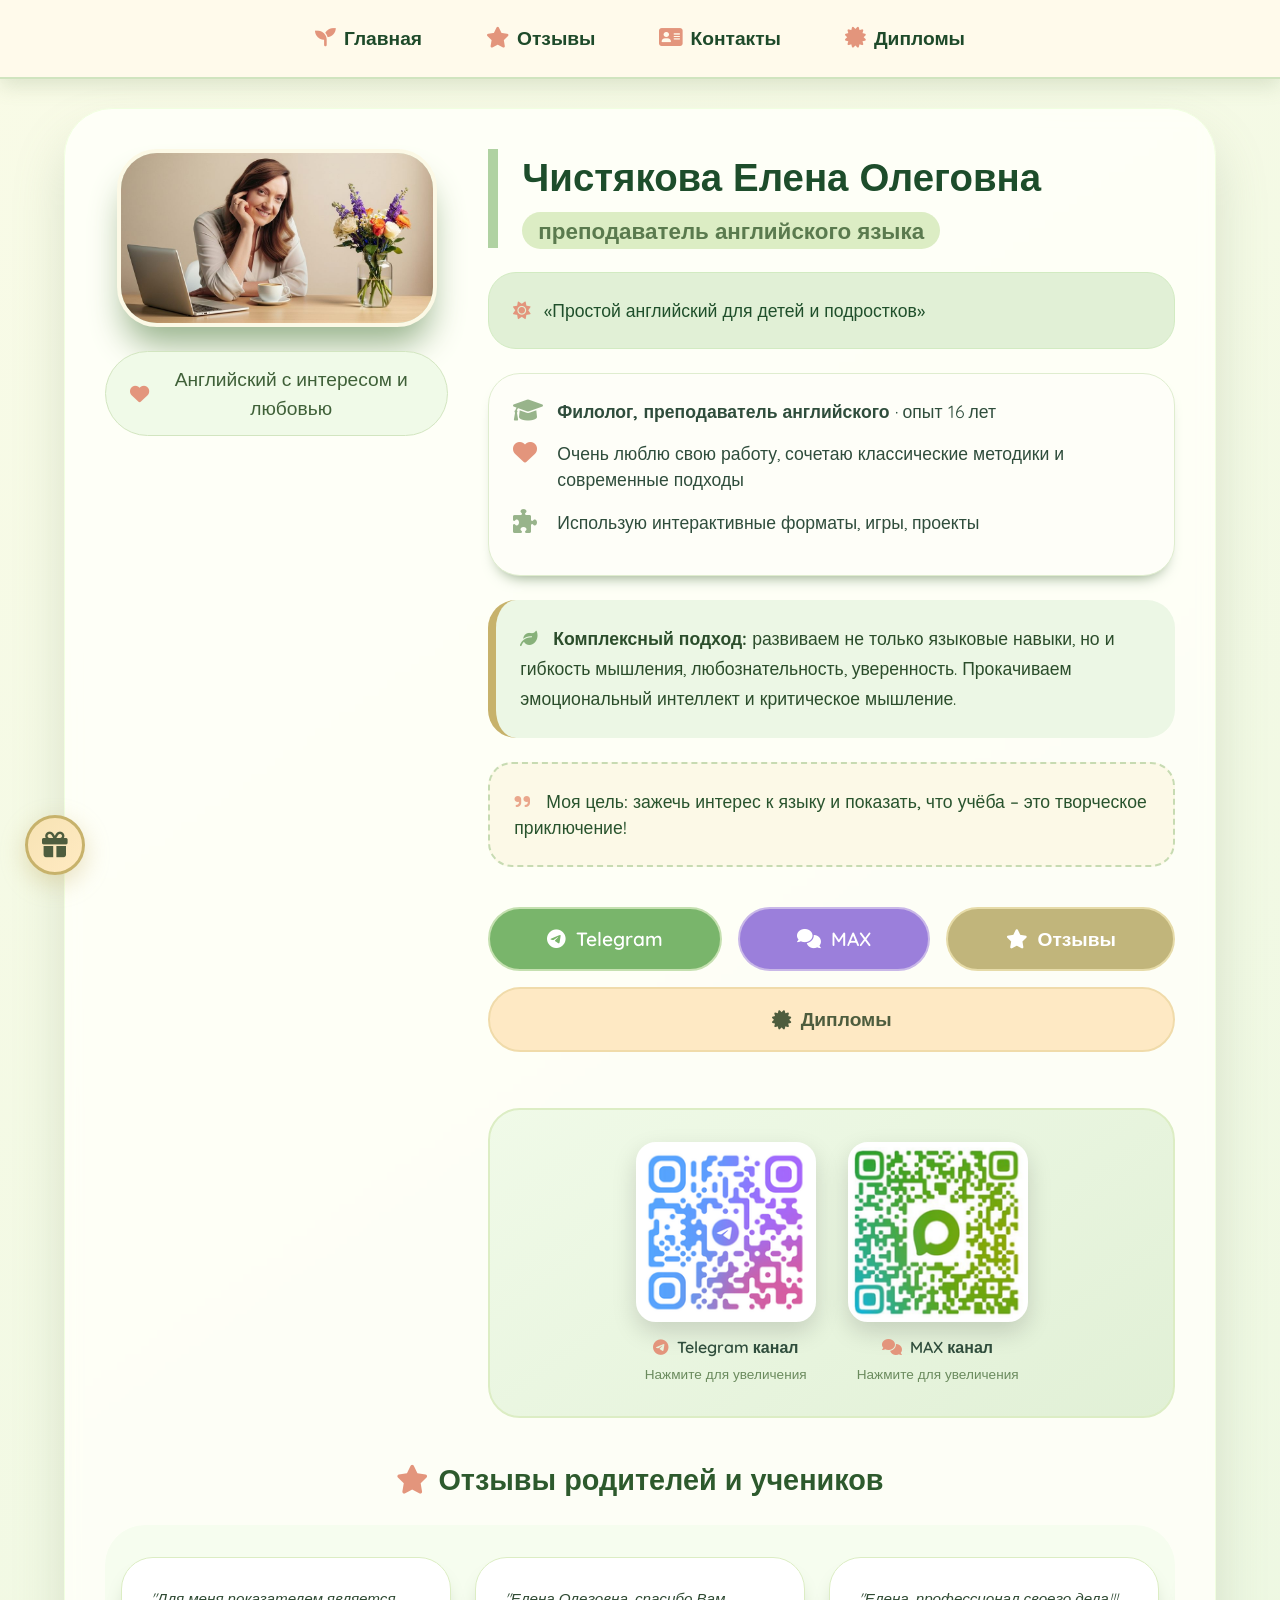
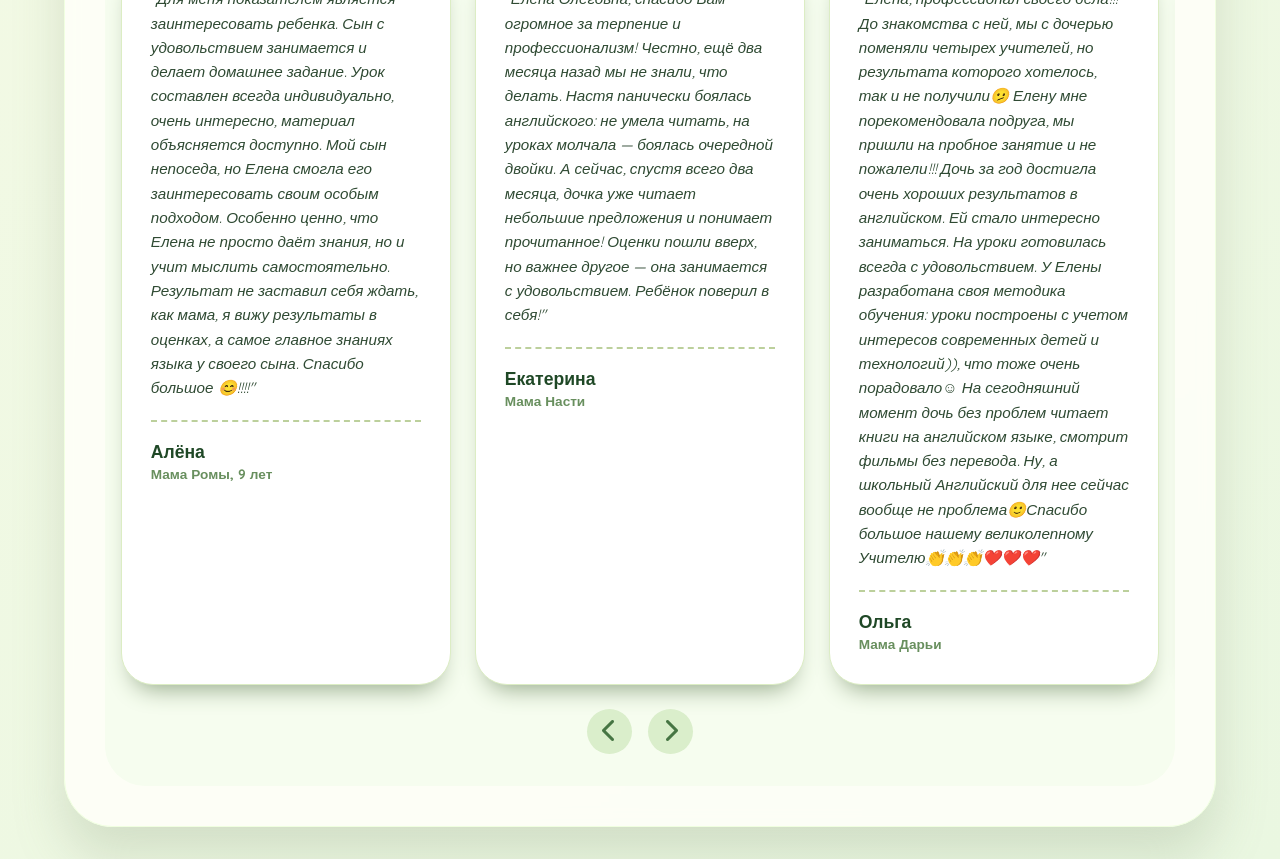
==== commit d2671467: "Revert "Split site sections into separate pages" This reverts commit 6bb735591046efe859d219ed0d2bb3f" ====
--- a/index.html
+++ b/index.html
@@ -1,34 +1,752 @@
-<!doctype html>
+<!DOCTYPE html>
 <html lang="ru">
 <head>
-  <meta charset="utf-8"><meta name="viewport" content="width=device-width, initial-scale=1">
-  <meta name="description" content="Елена Чистякова — преподаватель английского языка для детей и подростков.">
-  <title>Елена Чистякова · преподаватель английского</title>
-  <link rel="preconnect" href="https://fonts.googleapis.com"><link rel="preconnect" href="https://fonts.gstatic.com" crossorigin>
-  <link href="https://fonts.googleapis.com/css2?family=Quicksand:wght@400;500;600;700&display=swap" rel="stylesheet">
-  <link rel="stylesheet" href="https://cdnjs.cloudflare.com/ajax/libs/font-awesome/6.0.0-beta3/css/all.min.css">
-  <link rel="preload" href="./assets/elena-optimized.jpg" as="image" type="image/jpeg" fetchpriority="high"><link rel="stylesheet" href="./styles.css">
+    <meta charset="UTF-8">
+    <meta name="viewport" content="width=device-width, initial-scale=1.0">
+    <title>Елена Чистякова · английский с заботой</title>
+    <link rel="preload" href="./assets/elena-optimized.jpg" as="image" type="image/jpeg" fetchpriority="high">
+    <link rel="preconnect" href="https://fonts.googleapis.com">
+    <link rel="preconnect" href="https://fonts.gstatic.com" crossorigin>
+    <link href="https://fonts.googleapis.com/css2?family=Quicksand:wght@400;500;600;700&display=swap" rel="stylesheet">
+    <link rel="stylesheet" href="https://cdnjs.cloudflare.com/ajax/libs/font-awesome/6.0.0-beta3/css/all.min.css">
+    <style>
+        * { margin: 0; padding: 0; box-sizing: border-box; }
+        html, body {
+            overflow-x: hidden;
+            width: 100%;
+            max-width: 100vw;
+        }
+        body {
+            font-family: 'Quicksand', sans-serif;
+            background: linear-gradient(145deg, #f9fbe7 0%, #eaf7e1 100%);
+            min-height: 100vh;
+            color: #2f4d3c;
+            line-height: 1.5;
+        }
+        .fixed-nav {
+            position: fixed; top: 0; left: 0; width: 100%;
+            background: rgba(255, 250, 235, 0.95);
+            backdrop-filter: blur(12px);
+            box-shadow: 0 6px 20px rgba(100, 130, 80, 0.2);
+            z-index: 1000; padding: 1rem 2rem;
+            border-bottom: 2px solid #d0e4bf;
+            display: flex; flex-wrap: wrap; align-items: center;
+            justify-content: center; gap: 2rem;
+        }
+        .nav-link {
+            font-family: 'Quicksand', sans-serif; font-weight: 600;
+            font-size: 1.2rem; color: #1e4a2a; text-decoration: none;
+            padding: 0.5rem 1rem; border-radius: 40px; transition: 0.2s;
+            display: inline-flex; align-items: center; gap: 8px;
+        }
+        .nav-link i { color: #e3957c; font-size: 1.3rem; }
+        .nav-link:hover { background: #dcedc4; transform: translateY(-2px); }
+        .page-wrapper { padding-top: 100px; }
+        .main-card {
+            max-width: 1200px; width: 90%; margin: 0.5rem auto 2rem auto;
+            background-color: rgba(255, 255, 250, 0.85);
+            backdrop-filter: blur(8px);
+            border-radius: 48px;
+            box-shadow: 0 30px 50px rgba(130, 150, 120, 0.25);
+            padding: 2.5rem; border: 1px solid #f0ffe0;
+        }
+        .grid-container {
+            display: grid; grid-template-columns: 1fr 2fr;
+            gap: 2.5rem; align-items: start;
+        }
+        .photo-section {
+            display: flex; flex-direction: column;
+            align-items: center; text-align: center;
+        }
+        .photo-frame {
+            width: 100%; max-width: 320px; border-radius: 40px;
+            background: #d9e8cf; box-shadow: 0 25px 35px -8px #96b28b;
+            margin-bottom: 1.5rem; border: 4px solid #fcf9e6;
+            overflow: hidden;
+        }
+        .photo-frame img { width: 100%; height: auto; display: block; }
+        .photo-caption {
+            font-size: 1.2rem; font-weight: 500; color: #3f6038;
+            background: #f0fae8; padding: 0.8rem 1.5rem;
+            border-radius: 50px; border: 1px solid #d2e5c0;
+            display: inline-flex; align-items: center; gap: 10px;
+        }
+        .photo-caption i { color: #e3957c; }
+        .info-section { display: flex; flex-direction: column; gap: 1.5rem; }
+        .name-title {
+            border-left: 10px solid #b0d2a2; padding-left: 1.5rem;
+        }
+        .name-title h1 {
+            font-size: 2.4rem; font-weight: 700; color: #1d4d2b;
+            margin-bottom: 0.5rem;
+        }
+        .name-title h2 {
+            font-size: 1.4rem; font-weight: 500; color: #5a7a4e;
+        }
+        .name-title h2 span {
+            background: #dcedc4; padding: 0.3rem 1rem;
+            border-radius: 40px; font-weight: 600;
+        }
+        .spring-quote {
+            background: #e1f0d6; border-radius: 28px;
+            padding: 1.5rem; color: #1f4f2b;
+            font-size: 1.1rem; font-weight: 500;
+            border: 1px solid #d2ebc2;
+        }
+        .details {
+            background: #fefef8; border-radius: 32px;
+            padding: 1.5rem;
+            box-shadow: 0 10px 15px -10px #7f9a75;
+            border: 1px solid #dfedcf;
+        }
+        .details p {
+            margin-bottom: 1rem; font-size: 1.1rem;
+            display: flex; align-items: flex-start; gap: 12px;
+        }
+        .details i { font-size: 1.5rem; min-width: 2rem; color: #98b48b; }
+        .approach-block {
+            background: #ecf7e5; border-radius: 28px;
+            padding: 1.5rem; border-left: 8px solid #c7b26b;
+        }
+        .approach-text {
+            font-size: 1.1rem; color: #2b4d2b;
+            line-height: 1.7;
+        }
+        .goal-quote {
+            background: #fcf9e7; border-radius: 24px;
+            padding: 1.5rem; font-size: 1.1rem;
+            font-weight: 500; color: #28532d;
+            border: 2px dashed #c7dbb2;
+        }
+        .button-group {
+            display: flex; flex-wrap: wrap; gap: 1rem;
+            margin-top: 1rem;
+        }
+        .btn {
+            border: none;
+            font-family: 'Quicksand', sans-serif; font-weight: 600;
+            font-size: 1.2rem; padding: 1rem 2rem;
+            border-radius: 50px; cursor: pointer; transition: 0.2s;
+            display: inline-flex; align-items: center;
+            justify-content: center; gap: 10px;
+            text-decoration: none; border: 2px solid transparent;
+            flex: 1 1 auto;
+        }
+        .btn-telegram {
+            background: #79b56b; color: white;
+            border-color: #c5e0b0;
+        }
+        .btn-telegram:hover {
+            background: #8fcd7d; transform: translateY(-3px);
+        }
+        .btn-diploma {
+            background: #fee9c4; color: #4e5d3e;
+            border-color: #f0dbaa;
+        }
+        .btn-diploma:hover {
+            background: #ffe5b4; transform: translateY(-3px);
+        }
+        .btn-reviews {
+            background: #c1b57b; color: white;
+            border-color: #e6dba8;
+        }
+        .btn-reviews:hover {
+            background: #d4c78b; transform: translateY(-3px);
+        }
+        .btn-max {
+            background: #9b7fdb; color: white;
+            border-color: #c9b8e8;
+        }
+        .btn-max:hover {
+            background: #b199e8; transform: translateY(-3px);
+        }
+
+        /* QR CODES SECTION */
+        .qr-section {
+            margin-top: 2rem; padding: 2rem;
+            background: linear-gradient(145deg, #f0fae8 0%, #e1f0d6 100%);
+            border-radius: 32px; border: 2px solid #dcedc4;
+        }
+        .qr-codes-container {
+            display: flex; justify-content: center; gap: 2rem;
+            flex-wrap: wrap;
+        }
+        .qr-wrapper {
+            text-align: center; cursor: pointer;
+            transition: transform 0.3s;
+        }
+        .qr-wrapper:hover { transform: translateY(-5px); }
+        .qr-preview {
+            width: 180px; height: 180px; border-radius: 20px;
+            overflow: hidden; box-shadow: 0 10px 25px rgba(0,0,0,0.15);
+            border: 4px solid white; background: white;
+        }
+        .qr-preview img {
+            width: 100%; height: 100%; object-fit: contain;
+        }
+        .qr-label {
+            margin-top: 0.8rem; font-weight: 600; color: #2f4d3c;
+            font-size: 1rem; display: flex; align-items: center;
+            justify-content: center; gap: 8px;
+        }
+        .qr-label i { color: #e3957c; }
+        .qr-hint {
+            font-size: 0.85rem; color: #6b8b5e; margin-top: 0.3rem;
+        }
+
+        /* QR MODAL */
+        .qr-modal {
+            display: none; position: fixed; top: 0; left: 0;
+            width: 100%; height: 100%;
+            background: rgba(45, 70, 45, 0.9);
+            backdrop-filter: blur(10px); z-index: 3000;
+            align-items: center; justify-content: center;
+            padding: 20px;
+        }
+        .qr-modal.active { display: flex; }
+        .qr-modal-content {
+            position: relative; background: white;
+            border-radius: 32px; padding: 2rem;
+            max-width: 450px; width: 90%;
+            box-shadow: 0 30px 60px rgba(0,0,0,0.4);
+            text-align: center;
+        }
+        .qr-modal-close {
+            position: absolute; top: 15px; right: 20px;
+            background: #e3957c; border: none; width: 40px;
+            height: 40px; border-radius: 50%; font-size: 1.5rem;
+            color: white; cursor: pointer;
+            transition: 0.2s;
+        }
+        .qr-modal-close:hover {
+            background: #d7815a; transform: rotate(90deg);
+        }
+        .qr-modal-img {
+            width: 100%; max-width: 350px; border-radius: 20px;
+            margin: 1rem 0;
+        }
+        .qr-modal-title {
+            font-size: 1.4rem; color: #2d5a2d; margin-bottom: 0.5rem;
+            font-weight: 600;
+        }
+
+        /* REVIEWS SECTION */
+        .reviews-section {
+            margin-top: 2.5rem; width: 100%;
+        }
+        .reviews-title {
+            font-size: 1.8rem; font-weight: 600; color: #2d5a2d;
+            margin-bottom: 1.5rem; text-align: center;
+        }
+        .carousel-container {
+            position: relative; width: 100%; overflow: hidden;
+            border-radius: 40px; background: #f6fdef;
+            padding: 2rem 1rem;
+        }
+        .carousel-track {
+            display: flex; transition: transform 0.5s ease;
+            gap: 1.5rem;
+        }
+        .review-card {
+            flex: 0 0 calc(33.333% - 1rem); min-width: 280px;
+            background: white;
+            border-radius: 32px; padding: 1.8rem;
+            box-shadow: 0 15px 25px -12px #90a585;
+            border: 1px solid #dcedc4;
+        }
+        .review-text {
+            font-size: 0.95rem; line-height: 1.6; color: #2f4a33;
+            margin-bottom: 1.2rem; font-style: italic;
+        }
+        .review-author {
+            font-weight: 700; color: #1f4826;
+            border-top: 2px dashed #bcd09c; padding-top: 1rem;
+        }
+        .author-name { font-size: 1.1rem; }
+        .author-desc { font-size: 0.85rem; color: #688f5e; }
+        .carousel-nav {
+            display: flex; justify-content: center;
+            gap: 1rem; margin-top: 1.5rem;
+        }
+        .nav-btn {
+            background: #daeecb; border: none; width: 45px;
+            height: 45px; border-radius: 50%; font-size: 1.5rem;
+            cursor: pointer; color: #467543;
+            transition: 0.2s;
+        }
+        .nav-btn:hover { background: #c1e2ad; }
+
+        /* SLOT MACHINE */
+        .floating-slot-btn {
+            position: fixed; bottom: 25px; left: 25px;
+            width: 60px; height: 60px; border-radius: 50%;
+            background: linear-gradient(135deg, #f7e3b4, #ffeac2);
+            border: 3px solid #c7b26b;
+            box-shadow: 0 8px 25px rgba(199, 178, 107, 0.4);
+            cursor: pointer; font-size: 1.6rem;
+            color: #4e5d3e; z-index: 999;
+            animation: floatBtn 3s ease-in-out infinite;
+        }
+        @keyframes floatBtn {
+            0%, 100% { transform: translateY(0); }
+            50% { transform: translateY(-10px); }
+        }
+        .slot-modal {
+            display: none; position: fixed; top: 0; left: 0;
+            width: 100%; height: 100%;
+            background: rgba(45, 70, 45, 0.85);
+            z-index: 2000; align-items: center;
+            justify-content: center;
+        }
+        .slot-modal.active { display: flex; }
+        .slot-modal-content {
+            background: white; border-radius: 40px;
+            padding: 2rem; max-width: 500px; width: 90%;
+            position: relative;
+        }
+        .slot-close {
+            position: absolute; top: 15px; right: 20px;
+            background: #e3957c; border: none; width: 36px;
+            height: 36px; border-radius: 50%;
+            color: white; cursor: pointer; font-size: 1.5rem;
+        }
+
+        /* ========== MOBILE RESPONSIVE ========== */
+        @media (max-width: 768px) {
+            /* Prevent horizontal overflow */
+            html, body {
+                overflow-x: hidden;
+                width: 100%;
+            }
+            
+            /* Compact navigation */
+            .fixed-nav {
+                padding: 0.5rem 0.8rem;
+                gap: 0.5rem;
+                flex-wrap: nowrap;
+                overflow-x: auto;
+                -webkit-overflow-scrolling: touch;
+                scrollbar-width: none;
+            }
+            .fixed-nav::-webkit-scrollbar { display: none; }
+            .nav-link {
+                font-size: 0.85rem;
+                padding: 0.4rem 0.6rem;
+                white-space: nowrap;
+                flex-shrink: 0;
+            }
+            .nav-link i { font-size: 1rem; }
+            
+            .page-wrapper { padding-top: 65px; }
+            
+            /* Main card */
+            .main-card {
+                padding: 1.2rem 0.8rem;
+                width: 96%;
+                max-width: 100%;
+                margin: 0.5rem auto 2rem;
+                border-radius: 24px;
+            }
+            
+            /* Single column layout */
+            .grid-container {
+                grid-template-columns: 1fr;
+                gap: 1.2rem;
+            }
+            
+            /* Photo */
+            .photo-frame {
+                max-width: 100%;
+                border-radius: 24px;
+            }
+            .photo-caption {
+                font-size: 0.95rem;
+                padding: 0.6rem 1rem;
+            }
+            
+            /* Text content */
+            .name-title {
+                border-left: 4px solid #b0d2a2;
+                padding-left: 0.8rem;
+            }
+            .name-title h1 { font-size: 1.5rem; margin-bottom: 0.3rem; }
+            .name-title h2 { font-size: 1rem; }
+            .name-title h2 span { font-size: 0.85rem; padding: 0.2rem 0.6rem; }
+            
+            .spring-quote, .details, .approach-block, .goal-quote {
+                padding: 1rem 0.8rem;
+                font-size: 0.9rem;
+                border-radius: 20px;
+            }
+            .spring-quote { font-size: 0.95rem; }
+            .details p { font-size: 0.9rem; margin-bottom: 0.6rem; }
+            .details i { font-size: 1.2rem; }
+            .approach-text { font-size: 0.9rem; line-height: 1.5; }
+            .goal-quote { font-size: 0.95rem; }
+            
+            /* Buttons */
+            .button-group { gap: 0.6rem; }
+            .btn {
+                font-size: 0.9rem;
+                padding: 0.8rem 1rem;
+                width: 100%;
+                flex: 1 1 100%;
+            }
+            
+            /* QR codes */
+            .qr-section { padding: 1.2rem 0.8rem; margin-top: 1.2rem; }
+            .qr-codes-container { gap: 1rem; }
+            .qr-wrapper { flex: 1 1 calc(50% - 0.5rem); }
+            .qr-preview {
+                width: 100%;
+                max-width: 130px;
+                height: 130px;
+                margin: 0 auto;
+            }
+            .qr-label { font-size: 0.85rem; }
+            .qr-hint { font-size: 0.75rem; }
+            
+            /* Reviews */
+            .reviews-section { margin-top: 1.5rem; }
+            .reviews-title { font-size: 1.3rem; margin-bottom: 1rem; }
+            .carousel-container { padding: 1.2rem 0.6rem; }
+            .review-card {
+                flex: 0 0 100%;
+                padding: 1.2rem;
+            }
+            .review-text { font-size: 0.85rem; margin-bottom: 0.8rem; }
+            .author-name { font-size: 0.95rem; }
+            .author-desc { font-size: 0.75rem; }
+            
+            /* Slot button */
+            .floating-slot-btn {
+                width: 45px;
+                height: 45px;
+                font-size: 1.2rem;
+                bottom: 12px;
+                left: 12px;
+            }
+        }
+        
+        @media (max-width: 480px) {
+            .main-card { padding: 1rem 0.6rem; border-radius: 20px; width: 98%; }
+            .photo-frame { border-radius: 20px; }
+            .name-title h1 { font-size: 1.4rem; }
+            .spring-quote, .details, .approach-block, .goal-quote {
+                padding: 0.9rem 0.6rem;
+                font-size: 0.85rem;
+            }
+            .btn { font-size: 0.85rem; padding: 0.75rem 0.9rem; }
+            .qr-wrapper { flex: 1 1 100%; }
+            .qr-preview { max-width: 150px; height: 150px; }
+        }
+    </style>
 </head>
 <body>
-  <nav class="site-nav" aria-label="Основная навигация">
-    <a class="nav-link active" href="./" aria-current="page"><i class="fas fa-seedling"></i>Главная</a>
-    <a class="nav-link" href="./reviews"><i class="fas fa-star"></i>Отзывы</a>
-    <a class="nav-link" href="./contacts"><i class="fas fa-address-card"></i>Контакты</a>
-    <a class="nav-link" href="./diplomas"><i class="fas fa-certificate"></i>Дипломы</a>
-  </nav>
-  <main class="page-shell"><article class="main-card hero-grid">
-    <section class="photo-section"><div class="photo-frame"><img src="./assets/elena-optimized.jpg" alt="Елена Чистякова" width="960" height="524" fetchpriority="high" decoding="async"></div><p class="photo-caption"><i class="fas fa-heart"></i>Английский с интересом и любовью</p></section>
-    <section class="info-section">
-      <header class="name-title"><h1>Чистякова Елена Олеговна</h1><p>преподаватель английского языка</p></header>
-      <p class="highlight"><i class="fas fa-sun"></i>«Простой английский для детей и подростков»</p>
-      <div class="details"><p><i class="fas fa-graduation-cap"></i><span><strong>Филолог, преподаватель английского</strong> · опыт 16 лет</span></p><p><i class="fas fa-heart"></i><span>Очень люблю свою работу, сочетаю классические методики и современные подходы</span></p><p><i class="fas fa-puzzle-piece"></i><span>Использую интерактивные форматы, игры и проекты</span></p></div>
-      <p class="approach"><i class="fas fa-leaf"></i><span><strong>Комплексный подход:</strong> развиваем языковые навыки, гибкость мышления, любознательность и уверенность. Прокачиваем эмоциональный интеллект и критическое мышление.</span></p>
-      <blockquote>Моя цель — зажечь интерес к языку и показать, что учёба — это творческое приключение!</blockquote>
-      <div class="button-group"><a class="btn btn-primary" href="./contacts"><i class="fas fa-paper-plane"></i>Связаться со мной</a><a class="btn btn-warm" href="./reviews"><i class="fas fa-star"></i>Читать отзывы</a></div>
-    </section>
-  </article></main>
-  <button class="gift-button" type="button" data-open-gift aria-label="Испытать удачу"><i class="fas fa-gift"></i></button>
-  <div class="modal" id="giftModal" aria-hidden="true"><div class="modal-card" role="dialog" aria-modal="true" aria-labelledby="giftTitle"><button class="modal-close" type="button" data-close-modal aria-label="Закрыть">&times;</button><h2 id="giftTitle"><i class="fas fa-gift"></i> Испытай удачу!</h2><div class="gift-content"><div class="gift-icon">🎰</div><p>Крути барабан и получи приятный подарок!</p><button class="btn btn-primary" type="button" data-spin>Крутить</button><div class="gift-result" data-gift-result hidden><div class="gift-icon">🎉</div><strong data-prize></strong><a class="btn btn-telegram" href="https://t.me/Elena_Simple_english" target="_blank" rel="noopener">Получить в Telegram</a></div></div></div></div>
-  <script src="./script.js" defer></script>
+    <!-- NAVIGATION -->
+    <nav class="fixed-nav">
+        <a href="#" class="nav-link"><i class="fas fa-seedling"></i> Главная</a>
+        <a href="#reviews" class="nav-link"><i class="fas fa-star"></i> Отзывы</a>
+        <a href="#contacts" class="nav-link"><i class="fas fa-address-card"></i> Контакты</a>
+        <a href="https://disk.yandex.ru/d/MgsSIfqEuFZ8Dw" target="_blank" class="nav-link"><i class="fas fa-certificate"></i> Дипломы</a>
+    </nav>
+
+    <div class="page-wrapper">
+        <div class="main-card">
+            <div class="grid-container">
+                <!-- LEFT COLUMN -->
+                <div class="photo-section">
+                    <div class="photo-frame">
+                        <img src="./assets/elena-optimized.jpg" alt="Елена Чистякова" width="960" height="524" fetchpriority="high" decoding="async">
+                    </div>
+                    <div class="photo-caption">
+                        <i class="fas fa-heart"></i> Английский с интересом и любовью
+                    </div>
+                </div>
+
+                <!-- RIGHT COLUMN -->
+                <div class="info-section">
+                    <div class="name-title">
+                        <h1>Чистякова Елена Олеговна</h1>
+                        <h2><span>преподаватель английского языка</span></h2>
+                    </div>
+                    
+                    <div class="spring-quote">
+                        <i class="fas fa-sun" style="color:#e3957c; margin-right: 8px;"></i>
+                        «Простой английский для детей и подростков»
+                    </div>
+
+                    <div class="details">
+                        <p><i class="fas fa-graduation-cap"></i><span><strong>Филолог, преподаватель английского</strong> · опыт 16 лет</span></p>
+                        <p><i class="fas fa-heart" style="color:#e3957c;"></i><span>Очень люблю свою работу, сочетаю классические методики и современные подходы</span></p>
+                        <p><i class="fas fa-puzzle-piece"></i><span>Использую интерактивные форматы, игры, проекты</span></p>
+                    </div>
+
+                    <div class="approach-block">
+                        <div class="approach-text">
+                            <i class="fas fa-leaf" style="color:#87b17a; margin-right: 10px;"></i>
+                            <strong>Комплексный подход:</strong> развиваем не только языковые навыки, но и гибкость мышления, любознательность, уверенность. Прокачиваем эмоциональный интеллект и критическое мышление.
+                        </div>
+                    </div>
+
+                    <div class="goal-quote">
+                        <i class="fas fa-quote-right" style="color:#eaa78c; margin-right: 10px;"></i>
+                        Моя цель: зажечь интерес к языку и показать, что учёба – это творческое приключение!
+                    </div>
+
+                    <div class="button-group">
+                        <a href="https://t.me/Elena_Simple_english" target="_blank" class="btn btn-telegram">
+                            <i class="fab fa-telegram-plane"></i> Telegram
+                        </a>
+                        <a href="https://max.ru/u/f9LHodD0cOKUETJ3zslv_2gsee7gSmmA3b-eqXK77FQz8dY4U97Ny3anqdg" target="_blank" class="btn btn-max">
+                            <i class="fas fa-comments"></i> MAX
+                        </a>
+                        <a href="#reviews" class="btn btn-reviews">
+                            <i class="fas fa-star"></i> Отзывы
+                        </a>
+                        <a href="https://disk.yandex.ru/d/MgsSIfqEuFZ8Dw" target="_blank" class="btn btn-diploma">
+                            <i class="fas fa-certificate"></i> Дипломы
+                        </a>
+                    </div>
+
+                    <!-- QR CODES -->
+                    <div class="qr-section" id="contacts">
+                        <div class="qr-codes-container">
+                            <div class="qr-wrapper" onclick="openQRModal('telegram')">
+                                <div class="qr-preview">
+                            <img src="./assets/qr-telegram.png" alt="Telegram QR" width="180" height="180" loading="lazy" decoding="async">
+                                </div>
+                                <div class="qr-label">
+                                    <i class="fab fa-telegram"></i> Telegram канал
+                                </div>
+                                <div class="qr-hint">Нажмите для увеличения</div>
+                            </div>
+                            
+                            <div class="qr-wrapper" onclick="openQRModal('max')">
+                                <div class="qr-preview">
+                            <img src="./assets/qr-max.png" alt="MAX QR" width="180" height="180" loading="lazy" decoding="async">
+                                </div>
+                                <div class="qr-label">
+                                    <i class="fas fa-comments"></i> MAX канал
+                                </div>
+                                <div class="qr-hint">Нажмите для увеличения</div>
+                            </div>
+                        </div>
+                    </div>
+                </div>
+            </div>
+
+            <!-- REVIEWS SECTION -->
+            <div class="reviews-section" id="reviews">
+                <h3 class="reviews-title"><i class="fas fa-star" style="color:#e3957c; margin-right: 10px;"></i>Отзывы родителей и учеников</h3>
+                
+                <div class="carousel-container">
+                    <div class="carousel-track" id="reviewTrack">
+                        <!-- Review 1 -->
+                        <div class="review-card">
+                            <div class="review-text">
+                                "Для меня показателем является заинтересовать ребенка. Сын с удовольствием занимается и делает домашнее задание. Урок составлен всегда индивидуально, очень интересно, материал объясняется доступно. Мой сын непоседа, но Елена смогла его заинтересовать своим особым подходом. Особенно ценно, что Елена не просто даёт знания, но и учит мыслить самостоятельно. Результат не заставил себя ждать, как мама, я вижу результаты в оценках, а самое главное знаниях языка у своего сына. Спасибо большое 😊!!!!"
+                            </div>
+                            <div class="review-author">
+                                <div class="author-name">Алёна</div>
+                                <div class="author-desc">Мама Ромы, 9 лет</div>
+                            </div>
+                        </div>
+
+                        <!-- Review 2 - Ekaterina (NEW) -->
+                        <div class="review-card">
+                            <div class="review-text">
+                                "Елена Олеговна, спасибо Вам огромное за терпение и профессионализм! Честно, ещё два месяца назад мы не знали, что делать. Настя панически боялась английского: не умела читать, на уроках молчала — боялась очередной двойки. А сейчас, спустя всего два месяца, дочка уже читает небольшие предложения и понимает прочитанное! Оценки пошли вверх, но важнее другое — она занимается с удовольствием. Ребёнок поверил в себя!"
+                            </div>
+                            <div class="review-author">
+                                <div class="author-name">Екатерина</div>
+                                <div class="author-desc">Мама Насти</div>
+                            </div>
+                        </div>
+
+                        <!-- Review 3 -->
+                        <div class="review-card">
+                            <div class="review-text">
+                                "Елена, профессионал своего дела!!!
+До знакомства с ней, мы с дочерью поменяли четырех учителей, но результата которого хотелось, так и не получили🫤
+Елену мне порекомендовала подруга, мы пришли на пробное занятие и не пожалели!!!
+Дочь за год достигла очень хороших результатов в английском. Ей стало интересно заниматься. На уроки готовилась всегда с удовольствием. У Елены разработана своя методика обучения: уроки построены с учетом интересов современных детей и технологий)), что тоже очень порадовало☺️
+На сегодняшний момент дочь без проблем читает книги на английском языке, смотрит фильмы без перевода. Ну, а школьный Английский для нее сейчас вообще не проблема🙂Спасибо большое нашему великолепному Учителю👏👏👏❤️❤️❤️"
+                            </div>
+                            <div class="review-author">
+                                <div class="author-name">Ольга</div>
+                                <div class="author-desc">Мама Дарьи</div>
+                            </div>
+                        </div>
+                        
+                        <!-- Review 4 -->
+                        <div class="review-card">
+                            <div class="review-text">
+                                "Занималась с Еленой и осталась очень довольна 😊 
+Уроки были интересными и насыщенными, благодаря чему я значительно улучшила свои знания языка 👆🏻
+Лена всегда поддерживет атмосферу доверия и понимания, что делает обучение очень  комфортным 🫂
+Рекомендую тем, кто хочет повысить уровень английского!"
+                            </div>
+                            <div class="review-author">
+                                <div class="author-name">Даша</div>
+                                <div class="author-desc">15 лет</div>
+                            </div>
+                        </div>
+                        
+                        <!-- Review 5 -->
+                        <div class="review-card">
+                            <div class="review-text">
+                                "Елена, хочу поблагодарить Вас за терпение и старания обучать моего трудного ребенка! Несмотря на его лень и нежелание, Вам удалось организовать грамотный подход и донести знания! Рекомендую Вас всем знакомым, Вы настоящий учитель-профессионал!"
+                            </div>
+                            <div class="review-author">
+                                <div class="author-name">Александра</div>
+                                <div class="author-desc">Довольный родитель</div>
+                            </div>
+                        </div>
+                        
+                        <!-- Review 6 -->
+                        <div class="review-card">
+                            <div class="review-text">
+                                "Оба моих ребёнка занимаются английским у Елены. Уроки очень интересные, с разнообразной подачей материала. Все задания выполняют сами. Благодаря занятиям они лучшие в классе! Сын написал ВПР на отлично! У обоих твёрдая пятёрка. Спасибо за профессионализм и умение найти подход к каждому!"
+                            </div>
+                            <div class="review-author">
+                                <div class="author-name">Оксана</div>
+                                <div class="author-desc">Мама Максима и Лизы</div>
+                            </div>
+                        </div>
+                    </div>
+                    
+                    <div class="carousel-nav">
+                        <button class="nav-btn" id="prevBtn"><i class="fas fa-chevron-left"></i></button>
+                        <button class="nav-btn" id="nextBtn"><i class="fas fa-chevron-right"></i></button>
+                    </div>
+                </div>
+            </div>
+        </div>
+    </div>
+
+    <!-- QR MODAL -->
+    <div id="qrModal" class="qr-modal" onclick="closeQRModal(event)">
+        <div class="qr-modal-content" onclick="event.stopPropagation()">
+            <button class="qr-modal-close" onclick="closeQRModal()">&times;</button>
+            <div class="qr-modal-title" id="qrModalTitle">QR код</div>
+            <img id="qrModalImg" class="qr-modal-img" src="" alt="QR Code">
+            <p style="color: #5a7a4e; margin-top: 1rem;">Отсканируйте камерой телефона</p>
+        </div>
+    </div>
+
+    <!-- SLOT MACHINE BUTTON -->
+    <button class="floating-slot-btn" onclick="openSlotModal()" title="Испытай удачу!">
+        <i class="fas fa-gift"></i>
+    </button>
+
+    <!-- SLOT MODAL -->
+    <div id="slotModal" class="slot-modal">
+        <div class="slot-modal-content">
+            <button class="slot-close" onclick="closeSlotModal()">&times;</button>
+            <h3 style="text-align: center; color: #2d5a2d; margin-bottom: 1rem;">
+                <i class="fas fa-gift" style="color: #e3957c;"></i> Испытай удачу!
+            </h3>
+            <div style="text-align: center; padding: 2rem; background: #f0fae8; border-radius: 20px;">
+                <div style="font-size: 4rem; margin-bottom: 1rem;">🎰</div>
+                <p style="color: #5a7a4e; margin-bottom: 1rem;">Крути барабан и получи скидку!</p>
+                <button onclick="spinSlot()" style="background: #79b56b; color: white; border: none; padding: 1rem 2rem; border-radius: 40px; font-size: 1.2rem; cursor: pointer; font-weight: 600;">
+                    <i class="fas fa-play"></i> КРУТИТЬ!
+                </button>
+                <div id="slotResult" style="margin-top: 1.5rem; display: none;">
+                    <div style="font-size: 3rem; margin-bottom: 0.5rem;">🎉</div>
+                    <p style="font-size: 1.2rem; color: #2d5a2d; font-weight: 600;" id="slotWinText"></p>
+                    <a href="https://t.me/Elena_Simple_english" target="_blank" style="display: inline-block; margin-top: 1rem; background: #0088cc; color: white; padding: 0.8rem 1.5rem; border-radius: 30px; text-decoration: none; font-weight: 600;">
+                        <i class="fab fa-telegram"></i> Получить в Telegram
+                    </a>
+                </div>
+            </div>
+        </div>
+    </div>
+
+    <script>
+        // QR Modal Functions
+        const qrData = {
+            telegram: {
+                title: 'Telegram канал',
+                qr: './assets/qr-telegram.png'
+            },
+            max: {
+                title: 'MAX канал',
+                qr: './assets/qr-max.png'
+            }
+        };
+
+        function openQRModal(type) {
+            document.getElementById('qrModalTitle').textContent = qrData[type].title;
+            document.getElementById('qrModalImg').src = qrData[type].qr;
+            document.getElementById('qrModal').classList.add('active');
+        }
+
+        function closeQRModal(event) {
+            if (!event || event.target.id === 'qrModal' || event.target.className === 'qr-modal-close') {
+                document.getElementById('qrModal').classList.remove('active');
+            }
+        }
+
+        // Reviews Carousel
+        const track = document.getElementById('reviewTrack');
+        const prevBtn = document.getElementById('prevBtn');
+        const nextBtn = document.getElementById('nextBtn');
+        let currentPosition = 0;
+
+        function getCardWidth() {
+            const card = track.querySelector('.review-card');
+            return card ? card.offsetWidth + 24 : 320;
+        }
+
+        nextBtn.addEventListener('click', () => {
+            const cardWidth = getCardWidth();
+            const maxScroll = -(track.scrollWidth - track.parentElement.offsetWidth);
+            currentPosition = Math.max(currentPosition - cardWidth, maxScroll);
+            track.style.transform = `translateX(${currentPosition}px)`;
+        });
+
+        prevBtn.addEventListener('click', () => {
+            const cardWidth = getCardWidth();
+            currentPosition = Math.min(currentPosition + cardWidth, 0);
+            track.style.transform = `translateX(${currentPosition}px)`;
+        });
+
+        // Slot Machine
+        const prizes = [
+            'Скидка 10% на первый месяц',
+            'Бесплатный пробный урок',
+            'Полезный PDF-материал',
+            'Скидка 15% на летний курс',
+            'Скидка 50% на одно занятие'
+        ];
+
+        function openSlotModal() {
+            document.getElementById('slotModal').classList.add('active');
+        }
+
+        function closeSlotModal() {
+            document.getElementById('slotModal').classList.remove('active');
+            document.getElementById('slotResult').style.display = 'none';
+        }
+
+        function spinSlot() {
+            const winPrize = prizes[Math.floor(Math.random() * prizes.length)];
+            document.getElementById('slotWinText').textContent = winPrize;
+            document.getElementById('slotResult').style.display = 'block';
+        }
+
+        // Smooth scroll for navigation
+        document.querySelectorAll('a[href^="#"]').forEach(anchor => {
+            anchor.addEventListener('click', function (e) {
+                e.preventDefault();
+                const target = document.querySelector(this.getAttribute('href'));
+                if (target) {
+                    target.scrollIntoView({ behavior: 'smooth', block: 'start' });
+                }
+            });
+        });
+    </script>
 </body>
 </html>
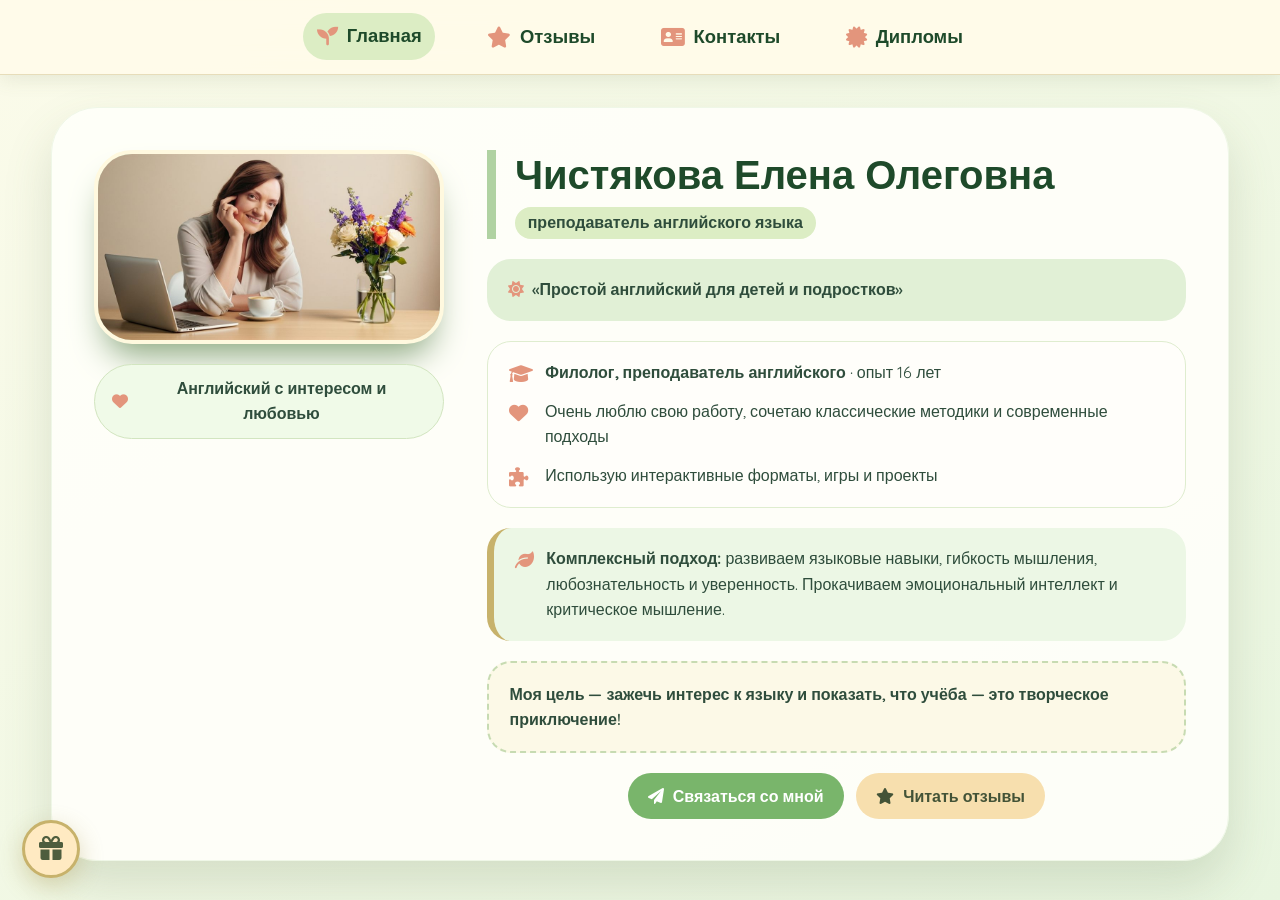
==== commit e917cd0b: "Reapply "Split site sections into separate pages" This reverts commit d26714675926adf786672e1f7533fe" ====
--- a/index.html
+++ b/index.html
@@ -1,752 +1,34 @@
-<!DOCTYPE html>
+<!doctype html>
 <html lang="ru">
 <head>
-    <meta charset="UTF-8">
-    <meta name="viewport" content="width=device-width, initial-scale=1.0">
-    <title>Елена Чистякова · английский с заботой</title>
-    <link rel="preload" href="./assets/elena-optimized.jpg" as="image" type="image/jpeg" fetchpriority="high">
-    <link rel="preconnect" href="https://fonts.googleapis.com">
-    <link rel="preconnect" href="https://fonts.gstatic.com" crossorigin>
-    <link href="https://fonts.googleapis.com/css2?family=Quicksand:wght@400;500;600;700&display=swap" rel="stylesheet">
-    <link rel="stylesheet" href="https://cdnjs.cloudflare.com/ajax/libs/font-awesome/6.0.0-beta3/css/all.min.css">
-    <style>
-        * { margin: 0; padding: 0; box-sizing: border-box; }
-        html, body {
-            overflow-x: hidden;
-            width: 100%;
-            max-width: 100vw;
-        }
-        body {
-            font-family: 'Quicksand', sans-serif;
-            background: linear-gradient(145deg, #f9fbe7 0%, #eaf7e1 100%);
-            min-height: 100vh;
-            color: #2f4d3c;
-            line-height: 1.5;
-        }
-        .fixed-nav {
-            position: fixed; top: 0; left: 0; width: 100%;
-            background: rgba(255, 250, 235, 0.95);
-            backdrop-filter: blur(12px);
-            box-shadow: 0 6px 20px rgba(100, 130, 80, 0.2);
-            z-index: 1000; padding: 1rem 2rem;
-            border-bottom: 2px solid #d0e4bf;
-            display: flex; flex-wrap: wrap; align-items: center;
-            justify-content: center; gap: 2rem;
-        }
-        .nav-link {
-            font-family: 'Quicksand', sans-serif; font-weight: 600;
-            font-size: 1.2rem; color: #1e4a2a; text-decoration: none;
-            padding: 0.5rem 1rem; border-radius: 40px; transition: 0.2s;
-            display: inline-flex; align-items: center; gap: 8px;
-        }
-        .nav-link i { color: #e3957c; font-size: 1.3rem; }
-        .nav-link:hover { background: #dcedc4; transform: translateY(-2px); }
-        .page-wrapper { padding-top: 100px; }
-        .main-card {
-            max-width: 1200px; width: 90%; margin: 0.5rem auto 2rem auto;
-            background-color: rgba(255, 255, 250, 0.85);
-            backdrop-filter: blur(8px);
-            border-radius: 48px;
-            box-shadow: 0 30px 50px rgba(130, 150, 120, 0.25);
-            padding: 2.5rem; border: 1px solid #f0ffe0;
-        }
-        .grid-container {
-            display: grid; grid-template-columns: 1fr 2fr;
-            gap: 2.5rem; align-items: start;
-        }
-        .photo-section {
-            display: flex; flex-direction: column;
-            align-items: center; text-align: center;
-        }
-        .photo-frame {
-            width: 100%; max-width: 320px; border-radius: 40px;
-            background: #d9e8cf; box-shadow: 0 25px 35px -8px #96b28b;
-            margin-bottom: 1.5rem; border: 4px solid #fcf9e6;
-            overflow: hidden;
-        }
-        .photo-frame img { width: 100%; height: auto; display: block; }
-        .photo-caption {
-            font-size: 1.2rem; font-weight: 500; color: #3f6038;
-            background: #f0fae8; padding: 0.8rem 1.5rem;
-            border-radius: 50px; border: 1px solid #d2e5c0;
-            display: inline-flex; align-items: center; gap: 10px;
-        }
-        .photo-caption i { color: #e3957c; }
-        .info-section { display: flex; flex-direction: column; gap: 1.5rem; }
-        .name-title {
-            border-left: 10px solid #b0d2a2; padding-left: 1.5rem;
-        }
-        .name-title h1 {
-            font-size: 2.4rem; font-weight: 700; color: #1d4d2b;
-            margin-bottom: 0.5rem;
-        }
-        .name-title h2 {
-            font-size: 1.4rem; font-weight: 500; color: #5a7a4e;
-        }
-        .name-title h2 span {
-            background: #dcedc4; padding: 0.3rem 1rem;
-            border-radius: 40px; font-weight: 600;
-        }
-        .spring-quote {
-            background: #e1f0d6; border-radius: 28px;
-            padding: 1.5rem; color: #1f4f2b;
-            font-size: 1.1rem; font-weight: 500;
-            border: 1px solid #d2ebc2;
-        }
-        .details {
-            background: #fefef8; border-radius: 32px;
-            padding: 1.5rem;
-            box-shadow: 0 10px 15px -10px #7f9a75;
-            border: 1px solid #dfedcf;
-        }
-        .details p {
-            margin-bottom: 1rem; font-size: 1.1rem;
-            display: flex; align-items: flex-start; gap: 12px;
-        }
-        .details i { font-size: 1.5rem; min-width: 2rem; color: #98b48b; }
-        .approach-block {
-            background: #ecf7e5; border-radius: 28px;
-            padding: 1.5rem; border-left: 8px solid #c7b26b;
-        }
-        .approach-text {
-            font-size: 1.1rem; color: #2b4d2b;
-            line-height: 1.7;
-        }
-        .goal-quote {
-            background: #fcf9e7; border-radius: 24px;
-            padding: 1.5rem; font-size: 1.1rem;
-            font-weight: 500; color: #28532d;
-            border: 2px dashed #c7dbb2;
-        }
-        .button-group {
-            display: flex; flex-wrap: wrap; gap: 1rem;
-            margin-top: 1rem;
-        }
-        .btn {
-            border: none;
-            font-family: 'Quicksand', sans-serif; font-weight: 600;
-            font-size: 1.2rem; padding: 1rem 2rem;
-            border-radius: 50px; cursor: pointer; transition: 0.2s;
-            display: inline-flex; align-items: center;
-            justify-content: center; gap: 10px;
-            text-decoration: none; border: 2px solid transparent;
-            flex: 1 1 auto;
-        }
-        .btn-telegram {
-            background: #79b56b; color: white;
-            border-color: #c5e0b0;
-        }
-        .btn-telegram:hover {
-            background: #8fcd7d; transform: translateY(-3px);
-        }
-        .btn-diploma {
-            background: #fee9c4; color: #4e5d3e;
-            border-color: #f0dbaa;
-        }
-        .btn-diploma:hover {
-            background: #ffe5b4; transform: translateY(-3px);
-        }
-        .btn-reviews {
-            background: #c1b57b; color: white;
-            border-color: #e6dba8;
-        }
-        .btn-reviews:hover {
-            background: #d4c78b; transform: translateY(-3px);
-        }
-        .btn-max {
-            background: #9b7fdb; color: white;
-            border-color: #c9b8e8;
-        }
-        .btn-max:hover {
-            background: #b199e8; transform: translateY(-3px);
-        }
-
-        /* QR CODES SECTION */
-        .qr-section {
-            margin-top: 2rem; padding: 2rem;
-            background: linear-gradient(145deg, #f0fae8 0%, #e1f0d6 100%);
-            border-radius: 32px; border: 2px solid #dcedc4;
-        }
-        .qr-codes-container {
-            display: flex; justify-content: center; gap: 2rem;
-            flex-wrap: wrap;
-        }
-        .qr-wrapper {
-            text-align: center; cursor: pointer;
-            transition: transform 0.3s;
-        }
-        .qr-wrapper:hover { transform: translateY(-5px); }
-        .qr-preview {
-            width: 180px; height: 180px; border-radius: 20px;
-            overflow: hidden; box-shadow: 0 10px 25px rgba(0,0,0,0.15);
-            border: 4px solid white; background: white;
-        }
-        .qr-preview img {
-            width: 100%; height: 100%; object-fit: contain;
-        }
-        .qr-label {
-            margin-top: 0.8rem; font-weight: 600; color: #2f4d3c;
-            font-size: 1rem; display: flex; align-items: center;
-            justify-content: center; gap: 8px;
-        }
-        .qr-label i { color: #e3957c; }
-        .qr-hint {
-            font-size: 0.85rem; color: #6b8b5e; margin-top: 0.3rem;
-        }
-
-        /* QR MODAL */
-        .qr-modal {
-            display: none; position: fixed; top: 0; left: 0;
-            width: 100%; height: 100%;
-            background: rgba(45, 70, 45, 0.9);
-            backdrop-filter: blur(10px); z-index: 3000;
-            align-items: center; justify-content: center;
-            padding: 20px;
-        }
-        .qr-modal.active { display: flex; }
-        .qr-modal-content {
-            position: relative; background: white;
-            border-radius: 32px; padding: 2rem;
-            max-width: 450px; width: 90%;
-            box-shadow: 0 30px 60px rgba(0,0,0,0.4);
-            text-align: center;
-        }
-        .qr-modal-close {
-            position: absolute; top: 15px; right: 20px;
-            background: #e3957c; border: none; width: 40px;
-            height: 40px; border-radius: 50%; font-size: 1.5rem;
-            color: white; cursor: pointer;
-            transition: 0.2s;
-        }
-        .qr-modal-close:hover {
-            background: #d7815a; transform: rotate(90deg);
-        }
-        .qr-modal-img {
-            width: 100%; max-width: 350px; border-radius: 20px;
-            margin: 1rem 0;
-        }
-        .qr-modal-title {
-            font-size: 1.4rem; color: #2d5a2d; margin-bottom: 0.5rem;
-            font-weight: 600;
-        }
-
-        /* REVIEWS SECTION */
-        .reviews-section {
-            margin-top: 2.5rem; width: 100%;
-        }
-        .reviews-title {
-            font-size: 1.8rem; font-weight: 600; color: #2d5a2d;
-            margin-bottom: 1.5rem; text-align: center;
-        }
-        .carousel-container {
-            position: relative; width: 100%; overflow: hidden;
-            border-radius: 40px; background: #f6fdef;
-            padding: 2rem 1rem;
-        }
-        .carousel-track {
-            display: flex; transition: transform 0.5s ease;
-            gap: 1.5rem;
-        }
-        .review-card {
-            flex: 0 0 calc(33.333% - 1rem); min-width: 280px;
-            background: white;
-            border-radius: 32px; padding: 1.8rem;
-            box-shadow: 0 15px 25px -12px #90a585;
-            border: 1px solid #dcedc4;
-        }
-        .review-text {
-            font-size: 0.95rem; line-height: 1.6; color: #2f4a33;
-            margin-bottom: 1.2rem; font-style: italic;
-        }
-        .review-author {
-            font-weight: 700; color: #1f4826;
-            border-top: 2px dashed #bcd09c; padding-top: 1rem;
-        }
-        .author-name { font-size: 1.1rem; }
-        .author-desc { font-size: 0.85rem; color: #688f5e; }
-        .carousel-nav {
-            display: flex; justify-content: center;
-            gap: 1rem; margin-top: 1.5rem;
-        }
-        .nav-btn {
-            background: #daeecb; border: none; width: 45px;
-            height: 45px; border-radius: 50%; font-size: 1.5rem;
-            cursor: pointer; color: #467543;
-            transition: 0.2s;
-        }
-        .nav-btn:hover { background: #c1e2ad; }
-
-        /* SLOT MACHINE */
-        .floating-slot-btn {
-            position: fixed; bottom: 25px; left: 25px;
-            width: 60px; height: 60px; border-radius: 50%;
-            background: linear-gradient(135deg, #f7e3b4, #ffeac2);
-            border: 3px solid #c7b26b;
-            box-shadow: 0 8px 25px rgba(199, 178, 107, 0.4);
-            cursor: pointer; font-size: 1.6rem;
-            color: #4e5d3e; z-index: 999;
-            animation: floatBtn 3s ease-in-out infinite;
-        }
-        @keyframes floatBtn {
-            0%, 100% { transform: translateY(0); }
-            50% { transform: translateY(-10px); }
-        }
-        .slot-modal {
-            display: none; position: fixed; top: 0; left: 0;
-            width: 100%; height: 100%;
-            background: rgba(45, 70, 45, 0.85);
-            z-index: 2000; align-items: center;
-            justify-content: center;
-        }
-        .slot-modal.active { display: flex; }
-        .slot-modal-content {
-            background: white; border-radius: 40px;
-            padding: 2rem; max-width: 500px; width: 90%;
-            position: relative;
-        }
-        .slot-close {
-            position: absolute; top: 15px; right: 20px;
-            background: #e3957c; border: none; width: 36px;
-            height: 36px; border-radius: 50%;
-            color: white; cursor: pointer; font-size: 1.5rem;
-        }
-
-        /* ========== MOBILE RESPONSIVE ========== */
-        @media (max-width: 768px) {
-            /* Prevent horizontal overflow */
-            html, body {
-                overflow-x: hidden;
-                width: 100%;
-            }
-            
-            /* Compact navigation */
-            .fixed-nav {
-                padding: 0.5rem 0.8rem;
-                gap: 0.5rem;
-                flex-wrap: nowrap;
-                overflow-x: auto;
-                -webkit-overflow-scrolling: touch;
-                scrollbar-width: none;
-            }
-            .fixed-nav::-webkit-scrollbar { display: none; }
-            .nav-link {
-                font-size: 0.85rem;
-                padding: 0.4rem 0.6rem;
-                white-space: nowrap;
-                flex-shrink: 0;
-            }
-            .nav-link i { font-size: 1rem; }
-            
-            .page-wrapper { padding-top: 65px; }
-            
-            /* Main card */
-            .main-card {
-                padding: 1.2rem 0.8rem;
-                width: 96%;
-                max-width: 100%;
-                margin: 0.5rem auto 2rem;
-                border-radius: 24px;
-            }
-            
-            /* Single column layout */
-            .grid-container {
-                grid-template-columns: 1fr;
-                gap: 1.2rem;
-            }
-            
-            /* Photo */
-            .photo-frame {
-                max-width: 100%;
-                border-radius: 24px;
-            }
-            .photo-caption {
-                font-size: 0.95rem;
-                padding: 0.6rem 1rem;
-            }
-            
-            /* Text content */
-            .name-title {
-                border-left: 4px solid #b0d2a2;
-                padding-left: 0.8rem;
-            }
-            .name-title h1 { font-size: 1.5rem; margin-bottom: 0.3rem; }
-            .name-title h2 { font-size: 1rem; }
-            .name-title h2 span { font-size: 0.85rem; padding: 0.2rem 0.6rem; }
-            
-            .spring-quote, .details, .approach-block, .goal-quote {
-                padding: 1rem 0.8rem;
-                font-size: 0.9rem;
-                border-radius: 20px;
-            }
-            .spring-quote { font-size: 0.95rem; }
-            .details p { font-size: 0.9rem; margin-bottom: 0.6rem; }
-            .details i { font-size: 1.2rem; }
-            .approach-text { font-size: 0.9rem; line-height: 1.5; }
-            .goal-quote { font-size: 0.95rem; }
-            
-            /* Buttons */
-            .button-group { gap: 0.6rem; }
-            .btn {
-                font-size: 0.9rem;
-                padding: 0.8rem 1rem;
-                width: 100%;
-                flex: 1 1 100%;
-            }
-            
-            /* QR codes */
-            .qr-section { padding: 1.2rem 0.8rem; margin-top: 1.2rem; }
-            .qr-codes-container { gap: 1rem; }
-            .qr-wrapper { flex: 1 1 calc(50% - 0.5rem); }
-            .qr-preview {
-                width: 100%;
-                max-width: 130px;
-                height: 130px;
-                margin: 0 auto;
-            }
-            .qr-label { font-size: 0.85rem; }
-            .qr-hint { font-size: 0.75rem; }
-            
-            /* Reviews */
-            .reviews-section { margin-top: 1.5rem; }
-            .reviews-title { font-size: 1.3rem; margin-bottom: 1rem; }
-            .carousel-container { padding: 1.2rem 0.6rem; }
-            .review-card {
-                flex: 0 0 100%;
-                padding: 1.2rem;
-            }
-            .review-text { font-size: 0.85rem; margin-bottom: 0.8rem; }
-            .author-name { font-size: 0.95rem; }
-            .author-desc { font-size: 0.75rem; }
-            
-            /* Slot button */
-            .floating-slot-btn {
-                width: 45px;
-                height: 45px;
-                font-size: 1.2rem;
-                bottom: 12px;
-                left: 12px;
-            }
-        }
-        
-        @media (max-width: 480px) {
-            .main-card { padding: 1rem 0.6rem; border-radius: 20px; width: 98%; }
-            .photo-frame { border-radius: 20px; }
-            .name-title h1 { font-size: 1.4rem; }
-            .spring-quote, .details, .approach-block, .goal-quote {
-                padding: 0.9rem 0.6rem;
-                font-size: 0.85rem;
-            }
-            .btn { font-size: 0.85rem; padding: 0.75rem 0.9rem; }
-            .qr-wrapper { flex: 1 1 100%; }
-            .qr-preview { max-width: 150px; height: 150px; }
-        }
-    </style>
+  <meta charset="utf-8"><meta name="viewport" content="width=device-width, initial-scale=1">
+  <meta name="description" content="Елена Чистякова — преподаватель английского языка для детей и подростков.">
+  <title>Елена Чистякова · преподаватель английского</title>
+  <link rel="preconnect" href="https://fonts.googleapis.com"><link rel="preconnect" href="https://fonts.gstatic.com" crossorigin>
+  <link href="https://fonts.googleapis.com/css2?family=Quicksand:wght@400;500;600;700&display=swap" rel="stylesheet">
+  <link rel="stylesheet" href="https://cdnjs.cloudflare.com/ajax/libs/font-awesome/6.0.0-beta3/css/all.min.css">
+  <link rel="preload" href="./assets/elena-optimized.jpg" as="image" type="image/jpeg" fetchpriority="high"><link rel="stylesheet" href="./styles.css">
 </head>
 <body>
-    <!-- NAVIGATION -->
-    <nav class="fixed-nav">
-        <a href="#" class="nav-link"><i class="fas fa-seedling"></i> Главная</a>
-        <a href="#reviews" class="nav-link"><i class="fas fa-star"></i> Отзывы</a>
-        <a href="#contacts" class="nav-link"><i class="fas fa-address-card"></i> Контакты</a>
-        <a href="https://disk.yandex.ru/d/MgsSIfqEuFZ8Dw" target="_blank" class="nav-link"><i class="fas fa-certificate"></i> Дипломы</a>
-    </nav>
-
-    <div class="page-wrapper">
-        <div class="main-card">
-            <div class="grid-container">
-                <!-- LEFT COLUMN -->
-                <div class="photo-section">
-                    <div class="photo-frame">
-                        <img src="./assets/elena-optimized.jpg" alt="Елена Чистякова" width="960" height="524" fetchpriority="high" decoding="async">
-                    </div>
-                    <div class="photo-caption">
-                        <i class="fas fa-heart"></i> Английский с интересом и любовью
-                    </div>
-                </div>
-
-                <!-- RIGHT COLUMN -->
-                <div class="info-section">
-                    <div class="name-title">
-                        <h1>Чистякова Елена Олеговна</h1>
-                        <h2><span>преподаватель английского языка</span></h2>
-                    </div>
-                    
-                    <div class="spring-quote">
-                        <i class="fas fa-sun" style="color:#e3957c; margin-right: 8px;"></i>
-                        «Простой английский для детей и подростков»
-                    </div>
-
-                    <div class="details">
-                        <p><i class="fas fa-graduation-cap"></i><span><strong>Филолог, преподаватель английского</strong> · опыт 16 лет</span></p>
-                        <p><i class="fas fa-heart" style="color:#e3957c;"></i><span>Очень люблю свою работу, сочетаю классические методики и современные подходы</span></p>
-                        <p><i class="fas fa-puzzle-piece"></i><span>Использую интерактивные форматы, игры, проекты</span></p>
-                    </div>
-
-                    <div class="approach-block">
-                        <div class="approach-text">
-                            <i class="fas fa-leaf" style="color:#87b17a; margin-right: 10px;"></i>
-                            <strong>Комплексный подход:</strong> развиваем не только языковые навыки, но и гибкость мышления, любознательность, уверенность. Прокачиваем эмоциональный интеллект и критическое мышление.
-                        </div>
-                    </div>
-
-                    <div class="goal-quote">
-                        <i class="fas fa-quote-right" style="color:#eaa78c; margin-right: 10px;"></i>
-                        Моя цель: зажечь интерес к языку и показать, что учёба – это творческое приключение!
-                    </div>
-
-                    <div class="button-group">
-                        <a href="https://t.me/Elena_Simple_english" target="_blank" class="btn btn-telegram">
-                            <i class="fab fa-telegram-plane"></i> Telegram
-                        </a>
-                        <a href="https://max.ru/u/f9LHodD0cOKUETJ3zslv_2gsee7gSmmA3b-eqXK77FQz8dY4U97Ny3anqdg" target="_blank" class="btn btn-max">
-                            <i class="fas fa-comments"></i> MAX
-                        </a>
-                        <a href="#reviews" class="btn btn-reviews">
-                            <i class="fas fa-star"></i> Отзывы
-                        </a>
-                        <a href="https://disk.yandex.ru/d/MgsSIfqEuFZ8Dw" target="_blank" class="btn btn-diploma">
-                            <i class="fas fa-certificate"></i> Дипломы
-                        </a>
-                    </div>
-
-                    <!-- QR CODES -->
-                    <div class="qr-section" id="contacts">
-                        <div class="qr-codes-container">
-                            <div class="qr-wrapper" onclick="openQRModal('telegram')">
-                                <div class="qr-preview">
-                            <img src="./assets/qr-telegram.png" alt="Telegram QR" width="180" height="180" loading="lazy" decoding="async">
-                                </div>
-                                <div class="qr-label">
-                                    <i class="fab fa-telegram"></i> Telegram канал
-                                </div>
-                                <div class="qr-hint">Нажмите для увеличения</div>
-                            </div>
-                            
-                            <div class="qr-wrapper" onclick="openQRModal('max')">
-                                <div class="qr-preview">
-                            <img src="./assets/qr-max.png" alt="MAX QR" width="180" height="180" loading="lazy" decoding="async">
-                                </div>
-                                <div class="qr-label">
-                                    <i class="fas fa-comments"></i> MAX канал
-                                </div>
-                                <div class="qr-hint">Нажмите для увеличения</div>
-                            </div>
-                        </div>
-                    </div>
-                </div>
-            </div>
-
-            <!-- REVIEWS SECTION -->
-            <div class="reviews-section" id="reviews">
-                <h3 class="reviews-title"><i class="fas fa-star" style="color:#e3957c; margin-right: 10px;"></i>Отзывы родителей и учеников</h3>
-                
-                <div class="carousel-container">
-                    <div class="carousel-track" id="reviewTrack">
-                        <!-- Review 1 -->
-                        <div class="review-card">
-                            <div class="review-text">
-                                "Для меня показателем является заинтересовать ребенка. Сын с удовольствием занимается и делает домашнее задание. Урок составлен всегда индивидуально, очень интересно, материал объясняется доступно. Мой сын непоседа, но Елена смогла его заинтересовать своим особым подходом. Особенно ценно, что Елена не просто даёт знания, но и учит мыслить самостоятельно. Результат не заставил себя ждать, как мама, я вижу результаты в оценках, а самое главное знаниях языка у своего сына. Спасибо большое 😊!!!!"
-                            </div>
-                            <div class="review-author">
-                                <div class="author-name">Алёна</div>
-                                <div class="author-desc">Мама Ромы, 9 лет</div>
-                            </div>
-                        </div>
-
-                        <!-- Review 2 - Ekaterina (NEW) -->
-                        <div class="review-card">
-                            <div class="review-text">
-                                "Елена Олеговна, спасибо Вам огромное за терпение и профессионализм! Честно, ещё два месяца назад мы не знали, что делать. Настя панически боялась английского: не умела читать, на уроках молчала — боялась очередной двойки. А сейчас, спустя всего два месяца, дочка уже читает небольшие предложения и понимает прочитанное! Оценки пошли вверх, но важнее другое — она занимается с удовольствием. Ребёнок поверил в себя!"
-                            </div>
-                            <div class="review-author">
-                                <div class="author-name">Екатерина</div>
-                                <div class="author-desc">Мама Насти</div>
-                            </div>
-                        </div>
-
-                        <!-- Review 3 -->
-                        <div class="review-card">
-                            <div class="review-text">
-                                "Елена, профессионал своего дела!!!
-До знакомства с ней, мы с дочерью поменяли четырех учителей, но результата которого хотелось, так и не получили🫤
-Елену мне порекомендовала подруга, мы пришли на пробное занятие и не пожалели!!!
-Дочь за год достигла очень хороших результатов в английском. Ей стало интересно заниматься. На уроки готовилась всегда с удовольствием. У Елены разработана своя методика обучения: уроки построены с учетом интересов современных детей и технологий)), что тоже очень порадовало☺️
-На сегодняшний момент дочь без проблем читает книги на английском языке, смотрит фильмы без перевода. Ну, а школьный Английский для нее сейчас вообще не проблема🙂Спасибо большое нашему великолепному Учителю👏👏👏❤️❤️❤️"
-                            </div>
-                            <div class="review-author">
-                                <div class="author-name">Ольга</div>
-                                <div class="author-desc">Мама Дарьи</div>
-                            </div>
-                        </div>
-                        
-                        <!-- Review 4 -->
-                        <div class="review-card">
-                            <div class="review-text">
-                                "Занималась с Еленой и осталась очень довольна 😊 
-Уроки были интересными и насыщенными, благодаря чему я значительно улучшила свои знания языка 👆🏻
-Лена всегда поддерживет атмосферу доверия и понимания, что делает обучение очень  комфортным 🫂
-Рекомендую тем, кто хочет повысить уровень английского!"
-                            </div>
-                            <div class="review-author">
-                                <div class="author-name">Даша</div>
-                                <div class="author-desc">15 лет</div>
-                            </div>
-                        </div>
-                        
-                        <!-- Review 5 -->
-                        <div class="review-card">
-                            <div class="review-text">
-                                "Елена, хочу поблагодарить Вас за терпение и старания обучать моего трудного ребенка! Несмотря на его лень и нежелание, Вам удалось организовать грамотный подход и донести знания! Рекомендую Вас всем знакомым, Вы настоящий учитель-профессионал!"
-                            </div>
-                            <div class="review-author">
-                                <div class="author-name">Александра</div>
-                                <div class="author-desc">Довольный родитель</div>
-                            </div>
-                        </div>
-                        
-                        <!-- Review 6 -->
-                        <div class="review-card">
-                            <div class="review-text">
-                                "Оба моих ребёнка занимаются английским у Елены. Уроки очень интересные, с разнообразной подачей материала. Все задания выполняют сами. Благодаря занятиям они лучшие в классе! Сын написал ВПР на отлично! У обоих твёрдая пятёрка. Спасибо за профессионализм и умение найти подход к каждому!"
-                            </div>
-                            <div class="review-author">
-                                <div class="author-name">Оксана</div>
-                                <div class="author-desc">Мама Максима и Лизы</div>
-                            </div>
-                        </div>
-                    </div>
-                    
-                    <div class="carousel-nav">
-                        <button class="nav-btn" id="prevBtn"><i class="fas fa-chevron-left"></i></button>
-                        <button class="nav-btn" id="nextBtn"><i class="fas fa-chevron-right"></i></button>
-                    </div>
-                </div>
-            </div>
-        </div>
-    </div>
-
-    <!-- QR MODAL -->
-    <div id="qrModal" class="qr-modal" onclick="closeQRModal(event)">
-        <div class="qr-modal-content" onclick="event.stopPropagation()">
-            <button class="qr-modal-close" onclick="closeQRModal()">&times;</button>
-            <div class="qr-modal-title" id="qrModalTitle">QR код</div>
-            <img id="qrModalImg" class="qr-modal-img" src="" alt="QR Code">
-            <p style="color: #5a7a4e; margin-top: 1rem;">Отсканируйте камерой телефона</p>
-        </div>
-    </div>
-
-    <!-- SLOT MACHINE BUTTON -->
-    <button class="floating-slot-btn" onclick="openSlotModal()" title="Испытай удачу!">
-        <i class="fas fa-gift"></i>
-    </button>
-
-    <!-- SLOT MODAL -->
-    <div id="slotModal" class="slot-modal">
-        <div class="slot-modal-content">
-            <button class="slot-close" onclick="closeSlotModal()">&times;</button>
-            <h3 style="text-align: center; color: #2d5a2d; margin-bottom: 1rem;">
-                <i class="fas fa-gift" style="color: #e3957c;"></i> Испытай удачу!
-            </h3>
-            <div style="text-align: center; padding: 2rem; background: #f0fae8; border-radius: 20px;">
-                <div style="font-size: 4rem; margin-bottom: 1rem;">🎰</div>
-                <p style="color: #5a7a4e; margin-bottom: 1rem;">Крути барабан и получи скидку!</p>
-                <button onclick="spinSlot()" style="background: #79b56b; color: white; border: none; padding: 1rem 2rem; border-radius: 40px; font-size: 1.2rem; cursor: pointer; font-weight: 600;">
-                    <i class="fas fa-play"></i> КРУТИТЬ!
-                </button>
-                <div id="slotResult" style="margin-top: 1.5rem; display: none;">
-                    <div style="font-size: 3rem; margin-bottom: 0.5rem;">🎉</div>
-                    <p style="font-size: 1.2rem; color: #2d5a2d; font-weight: 600;" id="slotWinText"></p>
-                    <a href="https://t.me/Elena_Simple_english" target="_blank" style="display: inline-block; margin-top: 1rem; background: #0088cc; color: white; padding: 0.8rem 1.5rem; border-radius: 30px; text-decoration: none; font-weight: 600;">
-                        <i class="fab fa-telegram"></i> Получить в Telegram
-                    </a>
-                </div>
-            </div>
-        </div>
-    </div>
-
-    <script>
-        // QR Modal Functions
-        const qrData = {
-            telegram: {
-                title: 'Telegram канал',
-                qr: './assets/qr-telegram.png'
-            },
-            max: {
-                title: 'MAX канал',
-                qr: './assets/qr-max.png'
-            }
-        };
-
-        function openQRModal(type) {
-            document.getElementById('qrModalTitle').textContent = qrData[type].title;
-            document.getElementById('qrModalImg').src = qrData[type].qr;
-            document.getElementById('qrModal').classList.add('active');
-        }
-
-        function closeQRModal(event) {
-            if (!event || event.target.id === 'qrModal' || event.target.className === 'qr-modal-close') {
-                document.getElementById('qrModal').classList.remove('active');
-            }
-        }
-
-        // Reviews Carousel
-        const track = document.getElementById('reviewTrack');
-        const prevBtn = document.getElementById('prevBtn');
-        const nextBtn = document.getElementById('nextBtn');
-        let currentPosition = 0;
-
-        function getCardWidth() {
-            const card = track.querySelector('.review-card');
-            return card ? card.offsetWidth + 24 : 320;
-        }
-
-        nextBtn.addEventListener('click', () => {
-            const cardWidth = getCardWidth();
-            const maxScroll = -(track.scrollWidth - track.parentElement.offsetWidth);
-            currentPosition = Math.max(currentPosition - cardWidth, maxScroll);
-            track.style.transform = `translateX(${currentPosition}px)`;
-        });
-
-        prevBtn.addEventListener('click', () => {
-            const cardWidth = getCardWidth();
-            currentPosition = Math.min(currentPosition + cardWidth, 0);
-            track.style.transform = `translateX(${currentPosition}px)`;
-        });
-
-        // Slot Machine
-        const prizes = [
-            'Скидка 10% на первый месяц',
-            'Бесплатный пробный урок',
-            'Полезный PDF-материал',
-            'Скидка 15% на летний курс',
-            'Скидка 50% на одно занятие'
-        ];
-
-        function openSlotModal() {
-            document.getElementById('slotModal').classList.add('active');
-        }
-
-        function closeSlotModal() {
-            document.getElementById('slotModal').classList.remove('active');
-            document.getElementById('slotResult').style.display = 'none';
-        }
-
-        function spinSlot() {
-            const winPrize = prizes[Math.floor(Math.random() * prizes.length)];
-            document.getElementById('slotWinText').textContent = winPrize;
-            document.getElementById('slotResult').style.display = 'block';
-        }
-
-        // Smooth scroll for navigation
-        document.querySelectorAll('a[href^="#"]').forEach(anchor => {
-            anchor.addEventListener('click', function (e) {
-                e.preventDefault();
-                const target = document.querySelector(this.getAttribute('href'));
-                if (target) {
-                    target.scrollIntoView({ behavior: 'smooth', block: 'start' });
-                }
-            });
-        });
-    </script>
+  <nav class="site-nav" aria-label="Основная навигация">
+    <a class="nav-link active" href="./" aria-current="page"><i class="fas fa-seedling"></i>Главная</a>
+    <a class="nav-link" href="./reviews"><i class="fas fa-star"></i>Отзывы</a>
+    <a class="nav-link" href="./contacts"><i class="fas fa-address-card"></i>Контакты</a>
+    <a class="nav-link" href="./diplomas"><i class="fas fa-certificate"></i>Дипломы</a>
+  </nav>
+  <main class="page-shell"><article class="main-card hero-grid">
+    <section class="photo-section"><div class="photo-frame"><img src="./assets/elena-optimized.jpg" alt="Елена Чистякова" width="960" height="524" fetchpriority="high" decoding="async"></div><p class="photo-caption"><i class="fas fa-heart"></i>Английский с интересом и любовью</p></section>
+    <section class="info-section">
+      <header class="name-title"><h1>Чистякова Елена Олеговна</h1><p>преподаватель английского языка</p></header>
+      <p class="highlight"><i class="fas fa-sun"></i>«Простой английский для детей и подростков»</p>
+      <div class="details"><p><i class="fas fa-graduation-cap"></i><span><strong>Филолог, преподаватель английского</strong> · опыт 16 лет</span></p><p><i class="fas fa-heart"></i><span>Очень люблю свою работу, сочетаю классические методики и современные подходы</span></p><p><i class="fas fa-puzzle-piece"></i><span>Использую интерактивные форматы, игры и проекты</span></p></div>
+      <p class="approach"><i class="fas fa-leaf"></i><span><strong>Комплексный подход:</strong> развиваем языковые навыки, гибкость мышления, любознательность и уверенность. Прокачиваем эмоциональный интеллект и критическое мышление.</span></p>
+      <blockquote>Моя цель — зажечь интерес к языку и показать, что учёба — это творческое приключение!</blockquote>
+      <div class="button-group"><a class="btn btn-primary" href="./contacts"><i class="fas fa-paper-plane"></i>Связаться со мной</a><a class="btn btn-warm" href="./reviews"><i class="fas fa-star"></i>Читать отзывы</a></div>
+    </section>
+  </article></main>
+  <button class="gift-button" type="button" data-open-gift aria-label="Испытать удачу"><i class="fas fa-gift"></i></button>
+  <div class="modal" id="giftModal" aria-hidden="true"><div class="modal-card" role="dialog" aria-modal="true" aria-labelledby="giftTitle"><button class="modal-close" type="button" data-close-modal aria-label="Закрыть">&times;</button><h2 id="giftTitle"><i class="fas fa-gift"></i> Испытай удачу!</h2><div class="gift-content"><div class="gift-icon">🎰</div><p>Крути барабан и получи приятный подарок!</p><button class="btn btn-primary" type="button" data-spin>Крутить</button><div class="gift-result" data-gift-result hidden><div class="gift-icon">🎉</div><strong data-prize></strong><a class="btn btn-telegram" href="https://t.me/Elena_Simple_english" target="_blank" rel="noopener">Получить в Telegram</a></div></div></div></div>
+  <script src="./script.js" defer></script>
 </body>
 </html>
--- a/styles.css
+++ b/styles.css
@@ -0,0 +1,15 @@
+:root{--green:#1e4a2a;--sage:#dcedc4;--coral:#e3957c;--gold:#c7b26b;--shadow:0 24px 48px rgba(88,112,72,.18)}
+*{box-sizing:border-box;margin:0;padding:0}html{background:#eef7e8}body{min-height:100vh;color:#2f4d3c;font-family:"Quicksand",sans-serif;line-height:1.6;background:linear-gradient(145deg,#fbfbea,#e8f5df)}a{color:inherit}
+.site-nav{position:sticky;top:0;z-index:100;display:flex;justify-content:center;gap:clamp(.4rem,3vw,3rem);padding:.85rem 1rem;background:rgba(255,251,234,.96);border-bottom:1px solid #e7ddba;box-shadow:0 5px 18px rgba(95,110,70,.12);backdrop-filter:blur(12px)}
+.nav-link{display:inline-flex;align-items:center;gap:.55rem;padding:.55rem .85rem;border-radius:999px;color:var(--green);font-size:clamp(.9rem,2vw,1.15rem);font-weight:700;text-decoration:none;white-space:nowrap;transition:.2s}.nav-link i{color:var(--coral);font-size:1.15em}.nav-link:hover,.nav-link.active{background:var(--sage);transform:translateY(-1px)}
+.page-shell{width:min(1180px,92%);margin:2rem auto;padding-bottom:2rem}.main-card{padding:clamp(1.25rem,4vw,2.6rem);background:rgba(255,255,250,.92);border:1px solid #eff7e7;border-radius:clamp(24px,4vw,46px);box-shadow:var(--shadow)}
+.hero-grid{display:grid;grid-template-columns:minmax(260px,1fr) minmax(0,2fr);gap:clamp(1.5rem,4vw,2.7rem);align-items:start}.photo-section{text-align:center}.photo-frame{overflow:hidden;border:4px solid #fff9df;border-radius:38px;background:#d9e8cf;box-shadow:0 22px 34px -12px #87a47b}.photo-frame img{display:block;width:100%;height:auto}.photo-caption{display:inline-flex;align-items:center;gap:.6rem;margin-top:1.2rem;padding:.7rem 1.1rem;border:1px solid #d2e5c0;border-radius:999px;background:#f0fae8;font-weight:600}.photo-caption i,.details i,.approach i{color:var(--coral)}
+.info-section{display:grid;gap:1.25rem}.name-title{padding-left:1.2rem;border-left:9px solid #b0d2a2}.name-title h1{color:var(--green);font-size:clamp(1.8rem,4vw,2.5rem);line-height:1.2}.name-title p{display:inline-block;margin-top:.55rem;padding:.2rem .8rem;border-radius:999px;background:var(--sage);font-weight:600}.highlight,.approach,blockquote,.details{padding:1.15rem 1.3rem;border-radius:24px}.highlight{background:#e1f0d6;font-weight:600}.highlight i{margin-right:.5rem;color:var(--coral)}.details{display:grid;gap:.8rem;background:#fffefa;border:1px solid #dfedcf}.details p,.approach{display:flex;gap:.8rem;align-items:flex-start}.details i,.approach i{width:1.5rem;margin-top:.25rem;font-size:1.2rem}.approach{border-left:7px solid var(--gold);background:#ecf7e5}blockquote{border:2px dashed #c7dbb2;background:#fcf9e7;font-weight:600}
+.button-group,.center-action{display:flex;flex-wrap:wrap;justify-content:center;gap:.8rem}.btn{display:inline-flex;align-items:center;justify-content:center;gap:.55rem;padding:.8rem 1.25rem;border:0;border-radius:999px;font:700 1rem "Quicksand",sans-serif;text-decoration:none;cursor:pointer;transition:.2s}.btn:hover{transform:translateY(-2px);filter:brightness(1.04)}.btn-primary{background:#79b56b;color:#fff}.btn-warm{background:#f7dfae;color:#435337}.btn-telegram{background:#188dcc;color:#fff}.btn-max{background:#8d72cc;color:#fff}
+.page-heading{max-width:760px;margin:0 auto 2rem;text-align:center}.page-heading h1{margin:.35rem 0;color:var(--green);font-size:clamp(1.8rem,5vw,2.7rem);line-height:1.2}.page-heading h1 i{color:var(--coral)}.page-heading p{color:#61765a;font-size:1.08rem}.eyebrow{color:#b06f5d;font-size:.82rem;font-weight:700;letter-spacing:.12em;text-transform:uppercase}
+.reviews-grid{display:grid;grid-template-columns:repeat(2,minmax(0,1fr));gap:1.2rem}.review-card{display:flex;flex-direction:column;justify-content:space-between;padding:1.4rem;border:1px solid #dce9d2;border-radius:26px;background:#fff;box-shadow:0 13px 22px -18px #63805d}.review-card p{font-style:italic}.review-card footer{display:grid;margin-top:1rem;padding-top:.8rem;border-top:2px dashed #d3e2bd}.review-card footer strong{color:var(--green)}.review-card footer span{color:#6b865e;font-size:.88rem}.center-action{margin-top:1.7rem}
+.compact-card{max-width:900px;margin-inline:auto}.contact-grid{display:grid;grid-template-columns:repeat(2,minmax(0,1fr));gap:1.5rem}.contact-card{display:flex;flex-direction:column;align-items:center;gap:.8rem;padding:1.6rem;text-align:center;border-radius:28px}.telegram-card{background:#edf8fc;border:1px solid #cbe6f2}.max-card{background:#f4effc;border:1px solid #ded2f1}.contact-icon{display:grid;width:58px;height:58px;place-items:center;border-radius:50%;background:#fff;color:var(--coral);font-size:1.7rem}.contact-card h2{color:var(--green)}.contact-card img{width:180px;height:180px;padding:.35rem;border-radius:18px;background:#fff;box-shadow:0 10px 25px rgba(40,60,40,.12)}.contact-note{margin-top:1.4rem;padding:1rem;text-align:center;border-radius:18px;background:#f7faec}.contact-note i{color:var(--coral)}
+.diploma-layout{text-align:center}.diploma-emblem{display:grid;width:100px;height:100px;margin:0 auto 1rem;place-items:center;border-radius:50%;color:#fff;background:linear-gradient(145deg,#dbc477,#b99e4e);box-shadow:0 15px 30px rgba(169,142,58,.25);font-size:3rem}.achievement-list{display:grid;gap:.8rem;max-width:680px;margin:0 auto 1.5rem;text-align:left}.achievement-list>div{display:flex;align-items:center;gap:1rem;padding:1rem;border-radius:20px;background:#f3f8ec}.achievement-list i{width:2rem;color:var(--coral);font-size:1.35rem;text-align:center}.achievement-list span{display:grid}.achievement-list small{color:#6e8068}.diploma-button{margin:auto}.external-note{margin-top:.8rem;color:#74806f;font-size:.85rem}
+.gift-button{position:fixed;bottom:22px;left:22px;width:58px;height:58px;border:3px solid var(--gold);border-radius:50%;color:#4e5d3e;background:#ffeac2;box-shadow:0 8px 25px rgba(160,136,59,.32);font-size:1.5rem;cursor:pointer}.modal{position:fixed;inset:0;z-index:200;display:none;place-items:center;padding:1rem;background:rgba(34,58,37,.82);backdrop-filter:blur(8px)}.modal.open{display:grid}.modal-card{position:relative;width:min(460px,100%);padding:2rem;border-radius:30px;background:#fff;text-align:center;box-shadow:0 30px 60px rgba(0,0,0,.3)}.modal-card h2{color:var(--green)}.modal-close{position:absolute;top:12px;right:14px;width:38px;height:38px;border:0;border-radius:50%;color:#fff;background:var(--coral);font-size:1.5rem;cursor:pointer}.gift-content{display:grid;justify-items:center;gap:1rem;margin-top:1rem;padding:1.3rem;border-radius:20px;background:#f0fae8}.gift-icon{font-size:3.5rem}.gift-result{display:grid;justify-items:center;gap:.8rem}
+@media(max-width:760px){.site-nav{justify-content:flex-start;overflow-x:auto}.page-shell{width:95%;margin-top:1rem}.hero-grid,.reviews-grid,.contact-grid{grid-template-columns:1fr}.photo-section{max-width:580px;margin:auto}.name-title h1{font-size:1.65rem}.nav-link{font-size:.88rem;padding:.45rem .62rem}.gift-button{width:48px;height:48px;bottom:12px;left:12px}}
+@media(max-width:420px){.nav-link{gap:.35rem}.main-card{padding:1rem}.details,.highlight,.approach,blockquote{padding:.9rem}.contact-card{padding:1rem}}
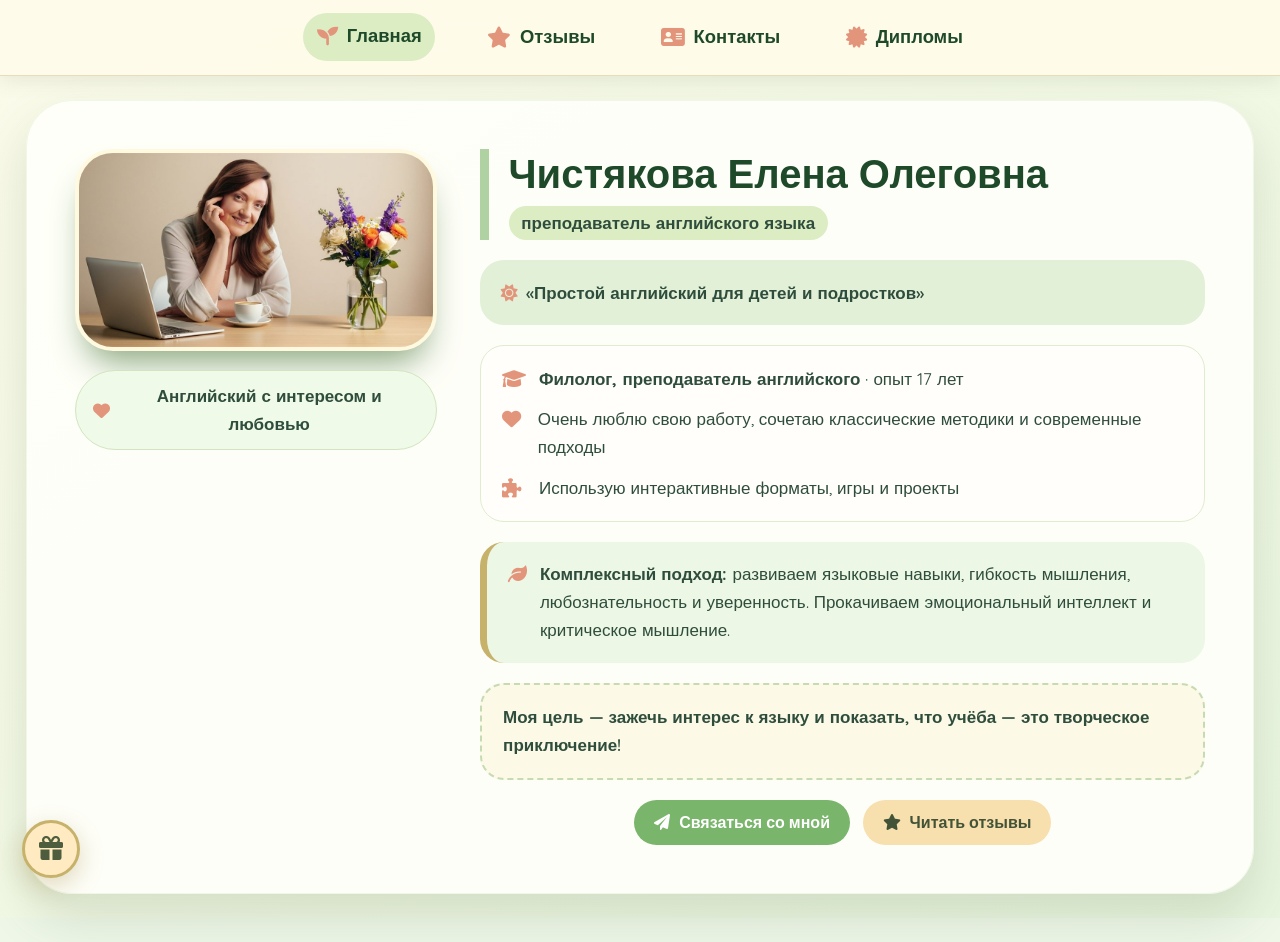
==== commit 07ed42ff: "Publish multi-page site with diploma gallery" ====
--- a/index.html
+++ b/index.html
@@ -12,19 +12,19 @@
 <body>
   <nav class="site-nav" aria-label="Основная навигация">
     <a class="nav-link active" href="./" aria-current="page"><i class="fas fa-seedling"></i>Главная</a>
-    <a class="nav-link" href="./reviews"><i class="fas fa-star"></i>Отзывы</a>
-    <a class="nav-link" href="./contacts"><i class="fas fa-address-card"></i>Контакты</a>
-    <a class="nav-link" href="./diplomas"><i class="fas fa-certificate"></i>Дипломы</a>
+    <a class="nav-link" href="./reviews.html"><i class="fas fa-star"></i>Отзывы</a>
+    <a class="nav-link" href="./contacts.html"><i class="fas fa-address-card"></i>Контакты</a>
+    <a class="nav-link" href="./diplomas.html"><i class="fas fa-certificate"></i>Дипломы</a>
   </nav>
   <main class="page-shell"><article class="main-card hero-grid">
     <section class="photo-section"><div class="photo-frame"><img src="./assets/elena-optimized.jpg" alt="Елена Чистякова" width="960" height="524" fetchpriority="high" decoding="async"></div><p class="photo-caption"><i class="fas fa-heart"></i>Английский с интересом и любовью</p></section>
     <section class="info-section">
       <header class="name-title"><h1>Чистякова Елена Олеговна</h1><p>преподаватель английского языка</p></header>
       <p class="highlight"><i class="fas fa-sun"></i>«Простой английский для детей и подростков»</p>
-      <div class="details"><p><i class="fas fa-graduation-cap"></i><span><strong>Филолог, преподаватель английского</strong> · опыт 16 лет</span></p><p><i class="fas fa-heart"></i><span>Очень люблю свою работу, сочетаю классические методики и современные подходы</span></p><p><i class="fas fa-puzzle-piece"></i><span>Использую интерактивные форматы, игры и проекты</span></p></div>
+      <div class="details"><p><i class="fas fa-graduation-cap"></i><span><strong>Филолог, преподаватель английского</strong> · опыт 17 лет</span></p><p><i class="fas fa-heart"></i><span>Очень люблю свою работу, сочетаю классические методики и современные подходы</span></p><p><i class="fas fa-puzzle-piece"></i><span>Использую интерактивные форматы, игры и проекты</span></p></div>
       <p class="approach"><i class="fas fa-leaf"></i><span><strong>Комплексный подход:</strong> развиваем языковые навыки, гибкость мышления, любознательность и уверенность. Прокачиваем эмоциональный интеллект и критическое мышление.</span></p>
       <blockquote>Моя цель — зажечь интерес к языку и показать, что учёба — это творческое приключение!</blockquote>
-      <div class="button-group"><a class="btn btn-primary" href="./contacts"><i class="fas fa-paper-plane"></i>Связаться со мной</a><a class="btn btn-warm" href="./reviews"><i class="fas fa-star"></i>Читать отзывы</a></div>
+      <div class="button-group"><a class="btn btn-primary" href="./contacts.html"><i class="fas fa-paper-plane"></i>Связаться со мной</a><a class="btn btn-warm" href="./reviews.html"><i class="fas fa-star"></i>Читать отзывы</a></div>
     </section>
   </article></main>
   <button class="gift-button" type="button" data-open-gift aria-label="Испытать удачу"><i class="fas fa-gift"></i></button>
--- a/styles.css
+++ b/styles.css
@@ -1,15 +1,15 @@
 :root{--green:#1e4a2a;--sage:#dcedc4;--coral:#e3957c;--gold:#c7b26b;--shadow:0 24px 48px rgba(88,112,72,.18)}
-*{box-sizing:border-box;margin:0;padding:0}html{background:#eef7e8}body{min-height:100vh;color:#2f4d3c;font-family:"Quicksand",sans-serif;line-height:1.6;background:linear-gradient(145deg,#fbfbea,#e8f5df)}a{color:inherit}
+*{box-sizing:border-box;margin:0;padding:0}html{background:#eef7e8}body{min-height:100vh;color:#2f4d3c;font:17px/1.65 "Quicksand",sans-serif;background:linear-gradient(145deg,#fbfbea,#e8f5df)}a{color:inherit}
 .site-nav{position:sticky;top:0;z-index:100;display:flex;justify-content:center;gap:clamp(.4rem,3vw,3rem);padding:.85rem 1rem;background:rgba(255,251,234,.96);border-bottom:1px solid #e7ddba;box-shadow:0 5px 18px rgba(95,110,70,.12);backdrop-filter:blur(12px)}
 .nav-link{display:inline-flex;align-items:center;gap:.55rem;padding:.55rem .85rem;border-radius:999px;color:var(--green);font-size:clamp(.9rem,2vw,1.15rem);font-weight:700;text-decoration:none;white-space:nowrap;transition:.2s}.nav-link i{color:var(--coral);font-size:1.15em}.nav-link:hover,.nav-link.active{background:var(--sage);transform:translateY(-1px)}
-.page-shell{width:min(1180px,92%);margin:2rem auto;padding-bottom:2rem}.main-card{padding:clamp(1.25rem,4vw,2.6rem);background:rgba(255,255,250,.92);border:1px solid #eff7e7;border-radius:clamp(24px,4vw,46px);box-shadow:var(--shadow)}
+.page-shell{width:min(1280px,96%);min-height:calc(100vh - 86px);margin:1.5rem auto;padding-bottom:1.5rem}.main-card{min-height:calc(100vh - 116px);padding:clamp(1.4rem,4vw,3rem);background:rgba(255,255,250,.92);border:1px solid #eff7e7;border-radius:clamp(24px,4vw,46px);box-shadow:var(--shadow)}
 .hero-grid{display:grid;grid-template-columns:minmax(260px,1fr) minmax(0,2fr);gap:clamp(1.5rem,4vw,2.7rem);align-items:start}.photo-section{text-align:center}.photo-frame{overflow:hidden;border:4px solid #fff9df;border-radius:38px;background:#d9e8cf;box-shadow:0 22px 34px -12px #87a47b}.photo-frame img{display:block;width:100%;height:auto}.photo-caption{display:inline-flex;align-items:center;gap:.6rem;margin-top:1.2rem;padding:.7rem 1.1rem;border:1px solid #d2e5c0;border-radius:999px;background:#f0fae8;font-weight:600}.photo-caption i,.details i,.approach i{color:var(--coral)}
 .info-section{display:grid;gap:1.25rem}.name-title{padding-left:1.2rem;border-left:9px solid #b0d2a2}.name-title h1{color:var(--green);font-size:clamp(1.8rem,4vw,2.5rem);line-height:1.2}.name-title p{display:inline-block;margin-top:.55rem;padding:.2rem .8rem;border-radius:999px;background:var(--sage);font-weight:600}.highlight,.approach,blockquote,.details{padding:1.15rem 1.3rem;border-radius:24px}.highlight{background:#e1f0d6;font-weight:600}.highlight i{margin-right:.5rem;color:var(--coral)}.details{display:grid;gap:.8rem;background:#fffefa;border:1px solid #dfedcf}.details p,.approach{display:flex;gap:.8rem;align-items:flex-start}.details i,.approach i{width:1.5rem;margin-top:.25rem;font-size:1.2rem}.approach{border-left:7px solid var(--gold);background:#ecf7e5}blockquote{border:2px dashed #c7dbb2;background:#fcf9e7;font-weight:600}
 .button-group,.center-action{display:flex;flex-wrap:wrap;justify-content:center;gap:.8rem}.btn{display:inline-flex;align-items:center;justify-content:center;gap:.55rem;padding:.8rem 1.25rem;border:0;border-radius:999px;font:700 1rem "Quicksand",sans-serif;text-decoration:none;cursor:pointer;transition:.2s}.btn:hover{transform:translateY(-2px);filter:brightness(1.04)}.btn-primary{background:#79b56b;color:#fff}.btn-warm{background:#f7dfae;color:#435337}.btn-telegram{background:#188dcc;color:#fff}.btn-max{background:#8d72cc;color:#fff}
 .page-heading{max-width:760px;margin:0 auto 2rem;text-align:center}.page-heading h1{margin:.35rem 0;color:var(--green);font-size:clamp(1.8rem,5vw,2.7rem);line-height:1.2}.page-heading h1 i{color:var(--coral)}.page-heading p{color:#61765a;font-size:1.08rem}.eyebrow{color:#b06f5d;font-size:.82rem;font-weight:700;letter-spacing:.12em;text-transform:uppercase}
 .reviews-grid{display:grid;grid-template-columns:repeat(2,minmax(0,1fr));gap:1.2rem}.review-card{display:flex;flex-direction:column;justify-content:space-between;padding:1.4rem;border:1px solid #dce9d2;border-radius:26px;background:#fff;box-shadow:0 13px 22px -18px #63805d}.review-card p{font-style:italic}.review-card footer{display:grid;margin-top:1rem;padding-top:.8rem;border-top:2px dashed #d3e2bd}.review-card footer strong{color:var(--green)}.review-card footer span{color:#6b865e;font-size:.88rem}.center-action{margin-top:1.7rem}
 .compact-card{max-width:900px;margin-inline:auto}.contact-grid{display:grid;grid-template-columns:repeat(2,minmax(0,1fr));gap:1.5rem}.contact-card{display:flex;flex-direction:column;align-items:center;gap:.8rem;padding:1.6rem;text-align:center;border-radius:28px}.telegram-card{background:#edf8fc;border:1px solid #cbe6f2}.max-card{background:#f4effc;border:1px solid #ded2f1}.contact-icon{display:grid;width:58px;height:58px;place-items:center;border-radius:50%;background:#fff;color:var(--coral);font-size:1.7rem}.contact-card h2{color:var(--green)}.contact-card img{width:180px;height:180px;padding:.35rem;border-radius:18px;background:#fff;box-shadow:0 10px 25px rgba(40,60,40,.12)}.contact-note{margin-top:1.4rem;padding:1rem;text-align:center;border-radius:18px;background:#f7faec}.contact-note i{color:var(--coral)}
-.diploma-layout{text-align:center}.diploma-emblem{display:grid;width:100px;height:100px;margin:0 auto 1rem;place-items:center;border-radius:50%;color:#fff;background:linear-gradient(145deg,#dbc477,#b99e4e);box-shadow:0 15px 30px rgba(169,142,58,.25);font-size:3rem}.achievement-list{display:grid;gap:.8rem;max-width:680px;margin:0 auto 1.5rem;text-align:left}.achievement-list>div{display:flex;align-items:center;gap:1rem;padding:1rem;border-radius:20px;background:#f3f8ec}.achievement-list i{width:2rem;color:var(--coral);font-size:1.35rem;text-align:center}.achievement-list span{display:grid}.achievement-list small{color:#6e8068}.diploma-button{margin:auto}.external-note{margin-top:.8rem;color:#74806f;font-size:.85rem}
+.wide-shell{width:min(1400px,96%)}.diploma-gallery{display:grid;grid-template-columns:repeat(4,minmax(0,1fr));gap:1.2rem}.diploma-card{display:flex;min-width:0;flex-direction:column;overflow:hidden;border:1px solid #dce8d1;border-radius:24px;background:#fff;box-shadow:0 14px 26px -19px #526a4c;text-align:left;cursor:pointer;transition:.22s}.diploma-card:hover{transform:translateY(-5px);box-shadow:0 18px 34px -18px #526a4c}.diploma-card img{display:block;width:100%;height:230px;object-fit:cover;object-position:top;background:#edf4e7}.diploma-card span{display:grid;gap:.15rem;padding:1rem}.diploma-card strong{color:var(--green);font:700 1rem "Quicksand",sans-serif}.diploma-card small{color:#6e8068;font:500 .8rem "Quicksand",sans-serif}.diploma-actions{margin-top:1.6rem}.certificate-modal{position:fixed;inset:0;z-index:300;display:none;place-items:center;padding:1rem;background:rgba(28,48,31,.9);backdrop-filter:blur(8px)}.certificate-modal.open{display:grid}.certificate-viewer{position:relative;display:grid;gap:.8rem;width:min(1000px,96vw);max-height:94vh;padding:1.3rem;border-radius:24px;background:#fff;text-align:center}.certificate-viewer h2{padding:0 2.5rem;color:var(--green);font-size:1.2rem}.certificate-viewer img{display:block;max-width:100%;max-height:82vh;margin:auto;object-fit:contain;border-radius:10px}
 .gift-button{position:fixed;bottom:22px;left:22px;width:58px;height:58px;border:3px solid var(--gold);border-radius:50%;color:#4e5d3e;background:#ffeac2;box-shadow:0 8px 25px rgba(160,136,59,.32);font-size:1.5rem;cursor:pointer}.modal{position:fixed;inset:0;z-index:200;display:none;place-items:center;padding:1rem;background:rgba(34,58,37,.82);backdrop-filter:blur(8px)}.modal.open{display:grid}.modal-card{position:relative;width:min(460px,100%);padding:2rem;border-radius:30px;background:#fff;text-align:center;box-shadow:0 30px 60px rgba(0,0,0,.3)}.modal-card h2{color:var(--green)}.modal-close{position:absolute;top:12px;right:14px;width:38px;height:38px;border:0;border-radius:50%;color:#fff;background:var(--coral);font-size:1.5rem;cursor:pointer}.gift-content{display:grid;justify-items:center;gap:1rem;margin-top:1rem;padding:1.3rem;border-radius:20px;background:#f0fae8}.gift-icon{font-size:3.5rem}.gift-result{display:grid;justify-items:center;gap:.8rem}
-@media(max-width:760px){.site-nav{justify-content:flex-start;overflow-x:auto}.page-shell{width:95%;margin-top:1rem}.hero-grid,.reviews-grid,.contact-grid{grid-template-columns:1fr}.photo-section{max-width:580px;margin:auto}.name-title h1{font-size:1.65rem}.nav-link{font-size:.88rem;padding:.45rem .62rem}.gift-button{width:48px;height:48px;bottom:12px;left:12px}}
-@media(max-width:420px){.nav-link{gap:.35rem}.main-card{padding:1rem}.details,.highlight,.approach,blockquote{padding:.9rem}.contact-card{padding:1rem}}
+@media(max-width:1050px){.diploma-gallery{grid-template-columns:repeat(3,minmax(0,1fr))}}@media(max-width:760px){body{font-size:16px}.site-nav{justify-content:flex-start;overflow-x:auto}.page-shell{width:95%;margin-top:1rem}.main-card{min-height:calc(100vh - 95px)}.hero-grid,.reviews-grid,.contact-grid{grid-template-columns:1fr}.diploma-gallery{grid-template-columns:repeat(2,minmax(0,1fr))}.diploma-card img{height:200px}.photo-section{max-width:580px;margin:auto}.name-title h1{font-size:1.65rem}.nav-link{font-size:.88rem;padding:.45rem .62rem}.gift-button{width:48px;height:48px;bottom:12px;left:12px}}
+@media(max-width:420px){.nav-link{gap:.35rem}.main-card{padding:1rem}.details,.highlight,.approach,blockquote{padding:.9rem}.contact-card{padding:1rem}.diploma-gallery{grid-template-columns:1fr}.diploma-card img{height:auto;max-height:340px;object-fit:contain}}
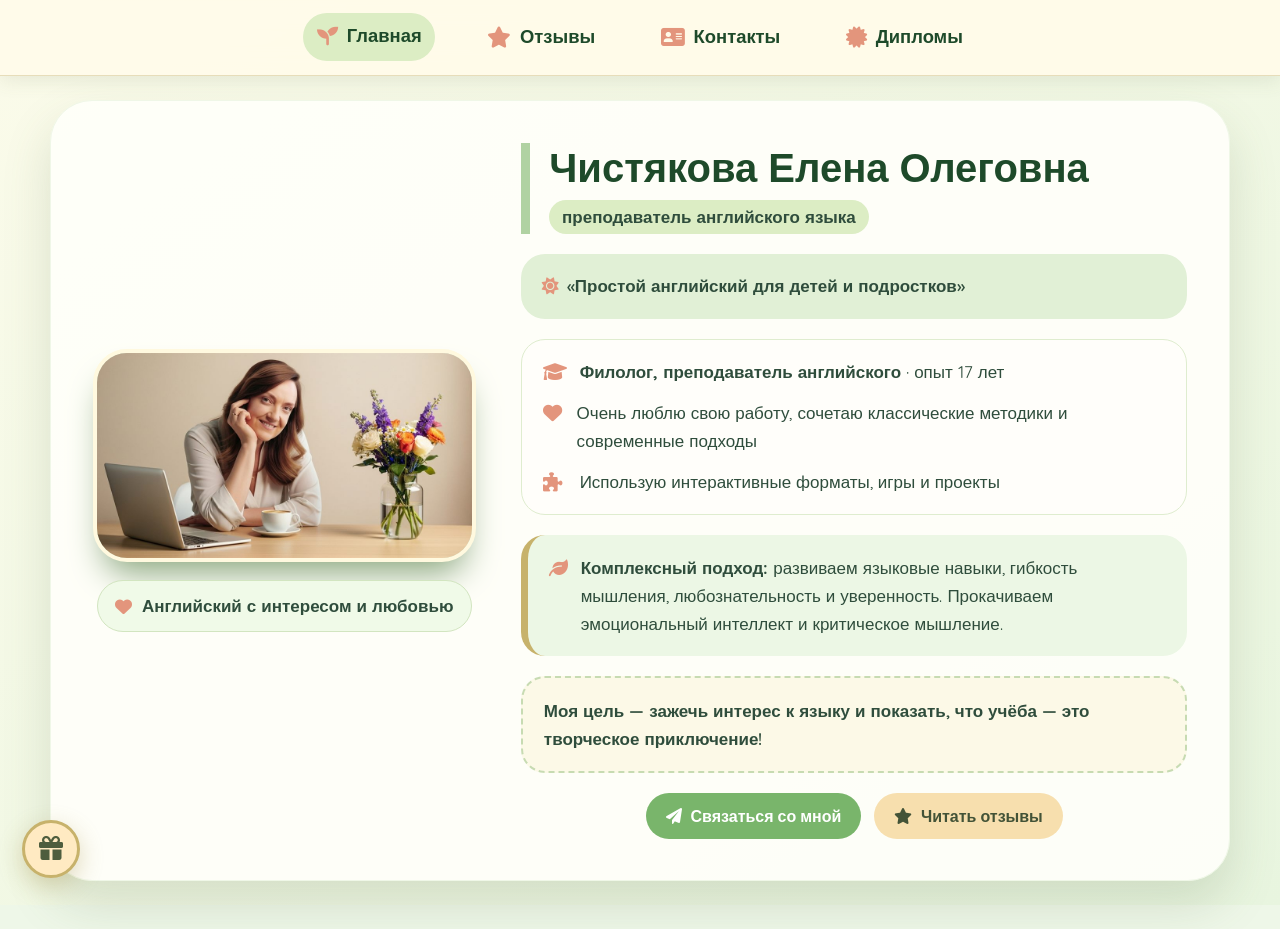
==== commit afa62b2e: "Add prize wheel and stabilize animation" ====
--- a/index.html
+++ b/index.html
@@ -28,7 +28,20 @@
     </section>
   </article></main>
   <button class="gift-button" type="button" data-open-gift aria-label="Испытать удачу"><i class="fas fa-gift"></i></button>
-  <div class="modal" id="giftModal" aria-hidden="true"><div class="modal-card" role="dialog" aria-modal="true" aria-labelledby="giftTitle"><button class="modal-close" type="button" data-close-modal aria-label="Закрыть">&times;</button><h2 id="giftTitle"><i class="fas fa-gift"></i> Испытай удачу!</h2><div class="gift-content"><div class="gift-icon">🎰</div><p>Крути барабан и получи приятный подарок!</p><button class="btn btn-primary" type="button" data-spin>Крутить</button><div class="gift-result" data-gift-result hidden><div class="gift-icon">🎉</div><strong data-prize></strong><a class="btn btn-telegram" href="https://t.me/Elena_Simple_english" target="_blank" rel="noopener">Получить в Telegram</a></div></div></div></div>
+  <div class="modal" id="giftModal" aria-hidden="true">
+    <div class="modal-card wheel-modal-card" role="dialog" aria-modal="true" aria-labelledby="giftTitle">
+      <button class="modal-close" type="button" data-close-modal aria-label="Закрыть">&times;</button>
+      <header class="wheel-heading"><span>Подарок для новых учеников</span><h2 id="giftTitle"><i class="fas fa-gift"></i> Колесо удачи</h2><p>Одно вращение — один гарантированный приз</p></header>
+      <div class="wheel-layout">
+        <div class="wheel-stage"><div class="wheel-pointer" aria-hidden="true"></div><div class="wheel-clip"><canvas id="prizeWheel" width="720" height="720" aria-label="Колесо с вариантами призов"></canvas></div><div class="wheel-hub" aria-hidden="true"><i class="fas fa-star"></i></div></div>
+        <div class="wheel-panel">
+          <p class="wheel-status" data-wheel-status>Нажмите кнопку — колесо выберет ваш подарок.</p>
+          <button class="btn btn-primary spin-button" type="button" data-spin><i class="fas fa-play"></i> Крутить колесо</button>
+          <div class="gift-result" data-gift-result hidden><span class="result-kicker">Ваш приз</span><strong data-prize></strong><div class="result-actions"><button class="btn btn-warm" type="button" data-save-prize><i class="fas fa-download"></i> Сохранить PNG</button><button class="btn btn-telegram" type="button" data-share-prize><i class="fas fa-share-alt"></i> Поделиться</button></div><small>Сохраните картинку и отправьте её мне в Telegram, чтобы получить подарок.</small></div>
+        </div>
+      </div>
+    </div>
+  </div>
   <script src="./script.js" defer></script>
 </body>
 </html>
--- a/styles.css
+++ b/styles.css
@@ -2,14 +2,20 @@
 *{box-sizing:border-box;margin:0;padding:0}html{background:#eef7e8}body{min-height:100vh;color:#2f4d3c;font:17px/1.65 "Quicksand",sans-serif;background:linear-gradient(145deg,#fbfbea,#e8f5df)}a{color:inherit}
 .site-nav{position:sticky;top:0;z-index:100;display:flex;justify-content:center;gap:clamp(.4rem,3vw,3rem);padding:.85rem 1rem;background:rgba(255,251,234,.96);border-bottom:1px solid #e7ddba;box-shadow:0 5px 18px rgba(95,110,70,.12);backdrop-filter:blur(12px)}
 .nav-link{display:inline-flex;align-items:center;gap:.55rem;padding:.55rem .85rem;border-radius:999px;color:var(--green);font-size:clamp(.9rem,2vw,1.15rem);font-weight:700;text-decoration:none;white-space:nowrap;transition:.2s}.nav-link i{color:var(--coral);font-size:1.15em}.nav-link:hover,.nav-link.active{background:var(--sage);transform:translateY(-1px)}
-.page-shell{width:min(1280px,96%);min-height:calc(100vh - 86px);margin:1.5rem auto;padding-bottom:1.5rem}.main-card{min-height:calc(100vh - 116px);padding:clamp(1.4rem,4vw,3rem);background:rgba(255,255,250,.92);border:1px solid #eff7e7;border-radius:clamp(24px,4vw,46px);box-shadow:var(--shadow)}
-.hero-grid{display:grid;grid-template-columns:minmax(260px,1fr) minmax(0,2fr);gap:clamp(1.5rem,4vw,2.7rem);align-items:start}.photo-section{text-align:center}.photo-frame{overflow:hidden;border:4px solid #fff9df;border-radius:38px;background:#d9e8cf;box-shadow:0 22px 34px -12px #87a47b}.photo-frame img{display:block;width:100%;height:auto}.photo-caption{display:inline-flex;align-items:center;gap:.6rem;margin-top:1.2rem;padding:.7rem 1.1rem;border:1px solid #d2e5c0;border-radius:999px;background:#f0fae8;font-weight:600}.photo-caption i,.details i,.approach i{color:var(--coral)}
+.page-shell{width:min(1180px,94%);margin:1.5rem auto;padding-bottom:1.5rem}.main-card{padding:clamp(1.4rem,3.5vw,2.6rem);background:rgba(255,255,250,.92);border:1px solid #eff7e7;border-radius:clamp(24px,4vw,42px);box-shadow:var(--shadow)}
+.hero-grid{display:grid;grid-template-columns:minmax(300px,.95fr) minmax(0,1.65fr);gap:clamp(1.6rem,4vw,2.8rem);align-items:center}.photo-section{text-align:center}.photo-frame{overflow:hidden;border:4px solid #fff9df;border-radius:34px;background:#d9e8cf;box-shadow:0 22px 34px -12px #87a47b}.photo-frame img{display:block;width:100%;height:auto}.photo-caption{display:inline-flex;align-items:center;gap:.6rem;margin-top:1.1rem;padding:.7rem 1.1rem;border:1px solid #d2e5c0;border-radius:999px;background:#f0fae8;font-weight:600}.photo-caption i,.details i,.approach i{color:var(--coral)}
 .info-section{display:grid;gap:1.25rem}.name-title{padding-left:1.2rem;border-left:9px solid #b0d2a2}.name-title h1{color:var(--green);font-size:clamp(1.8rem,4vw,2.5rem);line-height:1.2}.name-title p{display:inline-block;margin-top:.55rem;padding:.2rem .8rem;border-radius:999px;background:var(--sage);font-weight:600}.highlight,.approach,blockquote,.details{padding:1.15rem 1.3rem;border-radius:24px}.highlight{background:#e1f0d6;font-weight:600}.highlight i{margin-right:.5rem;color:var(--coral)}.details{display:grid;gap:.8rem;background:#fffefa;border:1px solid #dfedcf}.details p,.approach{display:flex;gap:.8rem;align-items:flex-start}.details i,.approach i{width:1.5rem;margin-top:.25rem;font-size:1.2rem}.approach{border-left:7px solid var(--gold);background:#ecf7e5}blockquote{border:2px dashed #c7dbb2;background:#fcf9e7;font-weight:600}
 .button-group,.center-action{display:flex;flex-wrap:wrap;justify-content:center;gap:.8rem}.btn{display:inline-flex;align-items:center;justify-content:center;gap:.55rem;padding:.8rem 1.25rem;border:0;border-radius:999px;font:700 1rem "Quicksand",sans-serif;text-decoration:none;cursor:pointer;transition:.2s}.btn:hover{transform:translateY(-2px);filter:brightness(1.04)}.btn-primary{background:#79b56b;color:#fff}.btn-warm{background:#f7dfae;color:#435337}.btn-telegram{background:#188dcc;color:#fff}.btn-max{background:#8d72cc;color:#fff}
 .page-heading{max-width:760px;margin:0 auto 2rem;text-align:center}.page-heading h1{margin:.35rem 0;color:var(--green);font-size:clamp(1.8rem,5vw,2.7rem);line-height:1.2}.page-heading h1 i{color:var(--coral)}.page-heading p{color:#61765a;font-size:1.08rem}.eyebrow{color:#b06f5d;font-size:.82rem;font-weight:700;letter-spacing:.12em;text-transform:uppercase}
 .reviews-grid{display:grid;grid-template-columns:repeat(2,minmax(0,1fr));gap:1.2rem}.review-card{display:flex;flex-direction:column;justify-content:space-between;padding:1.4rem;border:1px solid #dce9d2;border-radius:26px;background:#fff;box-shadow:0 13px 22px -18px #63805d}.review-card p{font-style:italic}.review-card footer{display:grid;margin-top:1rem;padding-top:.8rem;border-top:2px dashed #d3e2bd}.review-card footer strong{color:var(--green)}.review-card footer span{color:#6b865e;font-size:.88rem}.center-action{margin-top:1.7rem}
 .compact-card{max-width:900px;margin-inline:auto}.contact-grid{display:grid;grid-template-columns:repeat(2,minmax(0,1fr));gap:1.5rem}.contact-card{display:flex;flex-direction:column;align-items:center;gap:.8rem;padding:1.6rem;text-align:center;border-radius:28px}.telegram-card{background:#edf8fc;border:1px solid #cbe6f2}.max-card{background:#f4effc;border:1px solid #ded2f1}.contact-icon{display:grid;width:58px;height:58px;place-items:center;border-radius:50%;background:#fff;color:var(--coral);font-size:1.7rem}.contact-card h2{color:var(--green)}.contact-card img{width:180px;height:180px;padding:.35rem;border-radius:18px;background:#fff;box-shadow:0 10px 25px rgba(40,60,40,.12)}.contact-note{margin-top:1.4rem;padding:1rem;text-align:center;border-radius:18px;background:#f7faec}.contact-note i{color:var(--coral)}
 .wide-shell{width:min(1400px,96%)}.diploma-gallery{display:grid;grid-template-columns:repeat(4,minmax(0,1fr));gap:1.2rem}.diploma-card{display:flex;min-width:0;flex-direction:column;overflow:hidden;border:1px solid #dce8d1;border-radius:24px;background:#fff;box-shadow:0 14px 26px -19px #526a4c;text-align:left;cursor:pointer;transition:.22s}.diploma-card:hover{transform:translateY(-5px);box-shadow:0 18px 34px -18px #526a4c}.diploma-card img{display:block;width:100%;height:230px;object-fit:cover;object-position:top;background:#edf4e7}.diploma-card span{display:grid;gap:.15rem;padding:1rem}.diploma-card strong{color:var(--green);font:700 1rem "Quicksand",sans-serif}.diploma-card small{color:#6e8068;font:500 .8rem "Quicksand",sans-serif}.diploma-actions{margin-top:1.6rem}.certificate-modal{position:fixed;inset:0;z-index:300;display:none;place-items:center;padding:1rem;background:rgba(28,48,31,.9);backdrop-filter:blur(8px)}.certificate-modal.open{display:grid}.certificate-viewer{position:relative;display:grid;gap:.8rem;width:min(1000px,96vw);max-height:94vh;padding:1.3rem;border-radius:24px;background:#fff;text-align:center}.certificate-viewer h2{padding:0 2.5rem;color:var(--green);font-size:1.2rem}.certificate-viewer img{display:block;max-width:100%;max-height:82vh;margin:auto;object-fit:contain;border-radius:10px}
-.gift-button{position:fixed;bottom:22px;left:22px;width:58px;height:58px;border:3px solid var(--gold);border-radius:50%;color:#4e5d3e;background:#ffeac2;box-shadow:0 8px 25px rgba(160,136,59,.32);font-size:1.5rem;cursor:pointer}.modal{position:fixed;inset:0;z-index:200;display:none;place-items:center;padding:1rem;background:rgba(34,58,37,.82);backdrop-filter:blur(8px)}.modal.open{display:grid}.modal-card{position:relative;width:min(460px,100%);padding:2rem;border-radius:30px;background:#fff;text-align:center;box-shadow:0 30px 60px rgba(0,0,0,.3)}.modal-card h2{color:var(--green)}.modal-close{position:absolute;top:12px;right:14px;width:38px;height:38px;border:0;border-radius:50%;color:#fff;background:var(--coral);font-size:1.5rem;cursor:pointer}.gift-content{display:grid;justify-items:center;gap:1rem;margin-top:1rem;padding:1.3rem;border-radius:20px;background:#f0fae8}.gift-icon{font-size:3.5rem}.gift-result{display:grid;justify-items:center;gap:.8rem}
-@media(max-width:1050px){.diploma-gallery{grid-template-columns:repeat(3,minmax(0,1fr))}}@media(max-width:760px){body{font-size:16px}.site-nav{justify-content:flex-start;overflow-x:auto}.page-shell{width:95%;margin-top:1rem}.main-card{min-height:calc(100vh - 95px)}.hero-grid,.reviews-grid,.contact-grid{grid-template-columns:1fr}.diploma-gallery{grid-template-columns:repeat(2,minmax(0,1fr))}.diploma-card img{height:200px}.photo-section{max-width:580px;margin:auto}.name-title h1{font-size:1.65rem}.nav-link{font-size:.88rem;padding:.45rem .62rem}.gift-button{width:48px;height:48px;bottom:12px;left:12px}}
+.gift-button{position:fixed;bottom:22px;left:22px;z-index:90;width:58px;height:58px;border:3px solid var(--gold);border-radius:50%;color:#4e5d3e;background:#ffeac2;box-shadow:0 8px 25px rgba(160,136,59,.32);font-size:1.5rem;cursor:pointer;animation:giftPulse 2.8s ease-in-out infinite}@keyframes giftPulse{50%{transform:translateY(-5px);box-shadow:0 13px 30px rgba(160,136,59,.42)}}.modal{position:fixed;inset:0;z-index:200;display:none;place-items:center;padding:1rem;background:rgba(34,58,37,.86);backdrop-filter:blur(9px)}.modal.open{display:grid}.modal-card{position:relative;width:min(460px,100%);padding:2rem;border-radius:30px;background:#fff;text-align:center;box-shadow:0 30px 60px rgba(0,0,0,.3)}.modal-card h2{color:var(--green)}.modal-close{position:absolute;top:12px;right:14px;z-index:3;width:38px;height:38px;border:0;border-radius:50%;color:#fff;background:var(--coral);font-size:1.5rem;cursor:pointer}.wheel-modal-card{width:min(940px,96vw);padding:clamp(1.1rem,3vw,2rem);overflow:auto;max-height:96vh;background:linear-gradient(145deg,#fffffb,#f4f9ec)}.wheel-heading{margin-bottom:1rem}.wheel-heading span,.result-kicker{color:#b06f5d;font-size:.76rem;font-weight:700;letter-spacing:.12em;text-transform:uppercase}.wheel-heading h2{font-size:clamp(1.65rem,3vw,2.25rem)}.wheel-heading p{color:#6a7f63}.wheel-layout{display:grid;grid-template-columns:minmax(300px,1.1fr) minmax(250px,.9fr);gap:clamp(1rem,3vw,2rem);align-items:center}.wheel-stage{position:relative;width:min(470px,100%);aspect-ratio:1;margin:auto;padding:14px;border-radius:50%;background:linear-gradient(145deg,#fff,#e7efd9);box-shadow:0 22px 45px rgba(50,80,46,.2)}#prizeWheel{display:block;width:100%;height:100%;border-radius:50%;filter:drop-shadow(0 8px 10px rgba(32,62,33,.16));transition:transform 5.4s cubic-bezier(.12,.72,.08,1);user-select:none}.wheel-pointer{position:absolute;z-index:2;top:-4px;left:50%;width:0;height:0;transform:translateX(-50%);border-left:18px solid transparent;border-right:18px solid transparent;border-top:38px solid var(--green);filter:drop-shadow(0 4px 3px rgba(0,0,0,.2))}.wheel-hub{position:absolute;z-index:2;inset:50% auto auto 50%;display:grid;width:68px;height:68px;place-items:center;transform:translate(-50%,-50%);border:8px solid #fff;border-radius:50%;color:#fff;background:var(--green);box-shadow:0 5px 14px rgba(0,0,0,.22);font-size:1.25rem}.wheel-panel{display:grid;justify-items:center;gap:1rem;padding:clamp(1rem,3vw,1.6rem);border:1px solid #dce9d0;border-radius:26px;background:#fff}.wheel-status{color:#536c50;text-align:center}.spin-button{min-width:210px;font-size:1.05rem}.spin-button:disabled{opacity:.55;cursor:not-allowed;transform:none}.gift-result{display:grid;justify-items:center;gap:.75rem;width:100%;padding:1.1rem;border-radius:20px;background:#edf7e5;border:2px dashed #b9d6a7}.gift-result>strong{color:var(--green);font-size:clamp(1.1rem,2.5vw,1.45rem);line-height:1.25}.gift-result small{color:#667760}.result-actions{display:flex;flex-wrap:wrap;justify-content:center;gap:.55rem}.result-actions .btn{padding:.65rem .9rem;font-size:.88rem}
+@media(max-width:1050px){.diploma-gallery{grid-template-columns:repeat(3,minmax(0,1fr))}}@media(max-width:760px){body{font-size:16px}.site-nav{justify-content:flex-start;overflow-x:auto}.page-shell{width:95%;margin-top:1rem}.hero-grid,.reviews-grid,.contact-grid,.wheel-layout{grid-template-columns:1fr}.diploma-gallery{grid-template-columns:repeat(2,minmax(0,1fr))}.diploma-card img{height:200px}.photo-section{max-width:580px;margin:auto}.name-title h1{font-size:1.65rem}.nav-link{font-size:.88rem;padding:.45rem .62rem}.gift-button{width:48px;height:48px;bottom:12px;left:12px}.wheel-modal-card{max-height:98vh}.wheel-stage{width:min(360px,88vw)}.wheel-panel{padding:1rem}}
 @media(max-width:420px){.nav-link{gap:.35rem}.main-card{padding:1rem}.details,.highlight,.approach,blockquote{padding:.9rem}.contact-card{padding:1rem}.diploma-gallery{grid-template-columns:1fr}.diploma-card img{height:auto;max-height:340px;object-fit:contain}}
+
+/* Keep wheel animation inside a stable composited circle. */
+.wheel-stage{isolation:isolate;contain:layout}
+.wheel-clip{width:100%;height:100%;overflow:hidden;border-radius:50%;transform:translateZ(0)}
+#prizeWheel{filter:none;transform:translateZ(0);transform-origin:50% 50%;backface-visibility:hidden;will-change:transform}
+.wheel-panel{min-height:330px;align-content:center}
